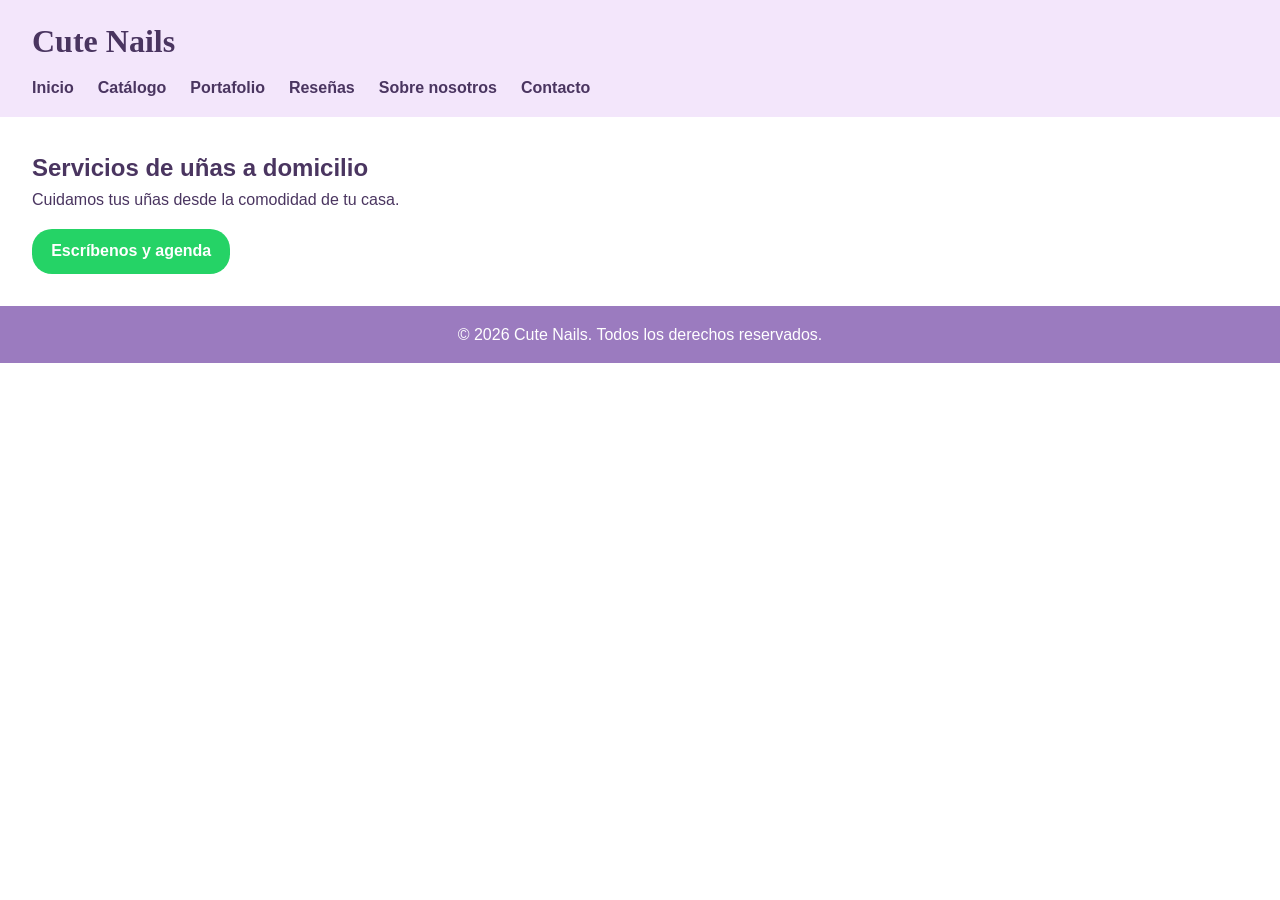
==== index.html @ 9df0f91f "Estructura inicial: index.html y estilos base" ====
<!DOCTYPE html>
<html lang="es">
<head>
  <meta charset="UTF-8">
  <meta name="viewport" content="width=device-width, initial-scale=1.0">
  <meta name="description" content="Cute Nails: servicios de uñas a domicilio en Sahagún, Córdoba.">
  <title>Cute Nails | Servicios de uñas a domicilio</title>
  <link rel="stylesheet" href="styles.css">
</head>
<body>

  <header>
    <h1>Cute Nails</h1>
    <nav>
      <ul>
        <li><a href="index.html">Inicio</a></li>
        <li><a href="catalogo.html">Catálogo</a></li>
        <li><a href="portafolio.html">Portafolio</a></li>
        <li><a href="resenas.html">Reseñas</a></li>
        <li><a href="sobre-nosotros.html">Sobre nosotros</a></li>
        <li><a href="contacto.html">Contacto</a></li>
      </ul>
    </nav>
  </header>

  <main>
    <section>
      <h2>Servicios de uñas a domicilio</h2>
      <p>Cuidamos tus uñas desde la comodidad de tu casa.</p>
      <a href="https://wa.me/573147051152">Escríbenos y agenda</a>
    </section>
  </main>

  <footer>
    <p>© 2026 Cute Nails. Todos los derechos reservados.</p>
  </footer>

</body>
</html>
---- styles.css ----
/* ===== Variables de color ===== */
:root {
  --morado-oscuro: #4a3560;
  --morado-medio: #7a5a9e;
  --morado-pie: #9b7bbf;
  --lila-claro: #f3e6fb;
  --blanco: #ffffff;
}

/* ===== Estilos generales ===== */
* {
  box-sizing: border-box;
  margin: 0;
  padding: 0;
}

body {
  font-family: Arial, sans-serif;
  background-color: var(--blanco);
  color: var(--morado-oscuro);
  line-height: 1.6;
}

/* ===== Encabezado y menú ===== */
header {
  background-color: var(--lila-claro);
  padding: 1rem 2rem;
}

header h1 {
  font-family: Georgia, serif;
  color: var(--morado-oscuro);
}

nav ul {
  list-style: none;
  display: flex;
  gap: 1.5rem;
  margin-top: 0.5rem;
}

nav a {
  text-decoration: none;
  color: var(--morado-oscuro);
  font-weight: bold;
}

nav a:hover {
  color: var(--morado-medio);
}

/* ===== Contenido principal ===== */
main {
  padding: 2rem;
}

main a {
  display: inline-block;
  margin-top: 1rem;
  padding: 0.6rem 1.2rem;
  background-color: #25d366;
  color: var(--blanco);
  text-decoration: none;
  border-radius: 20px;
  font-weight: bold;
}

/* ===== Pie de página ===== */
footer {
  background-color: var(--morado-pie);
  color: var(--blanco);
  text-align: center;
  padding: 1rem;
}
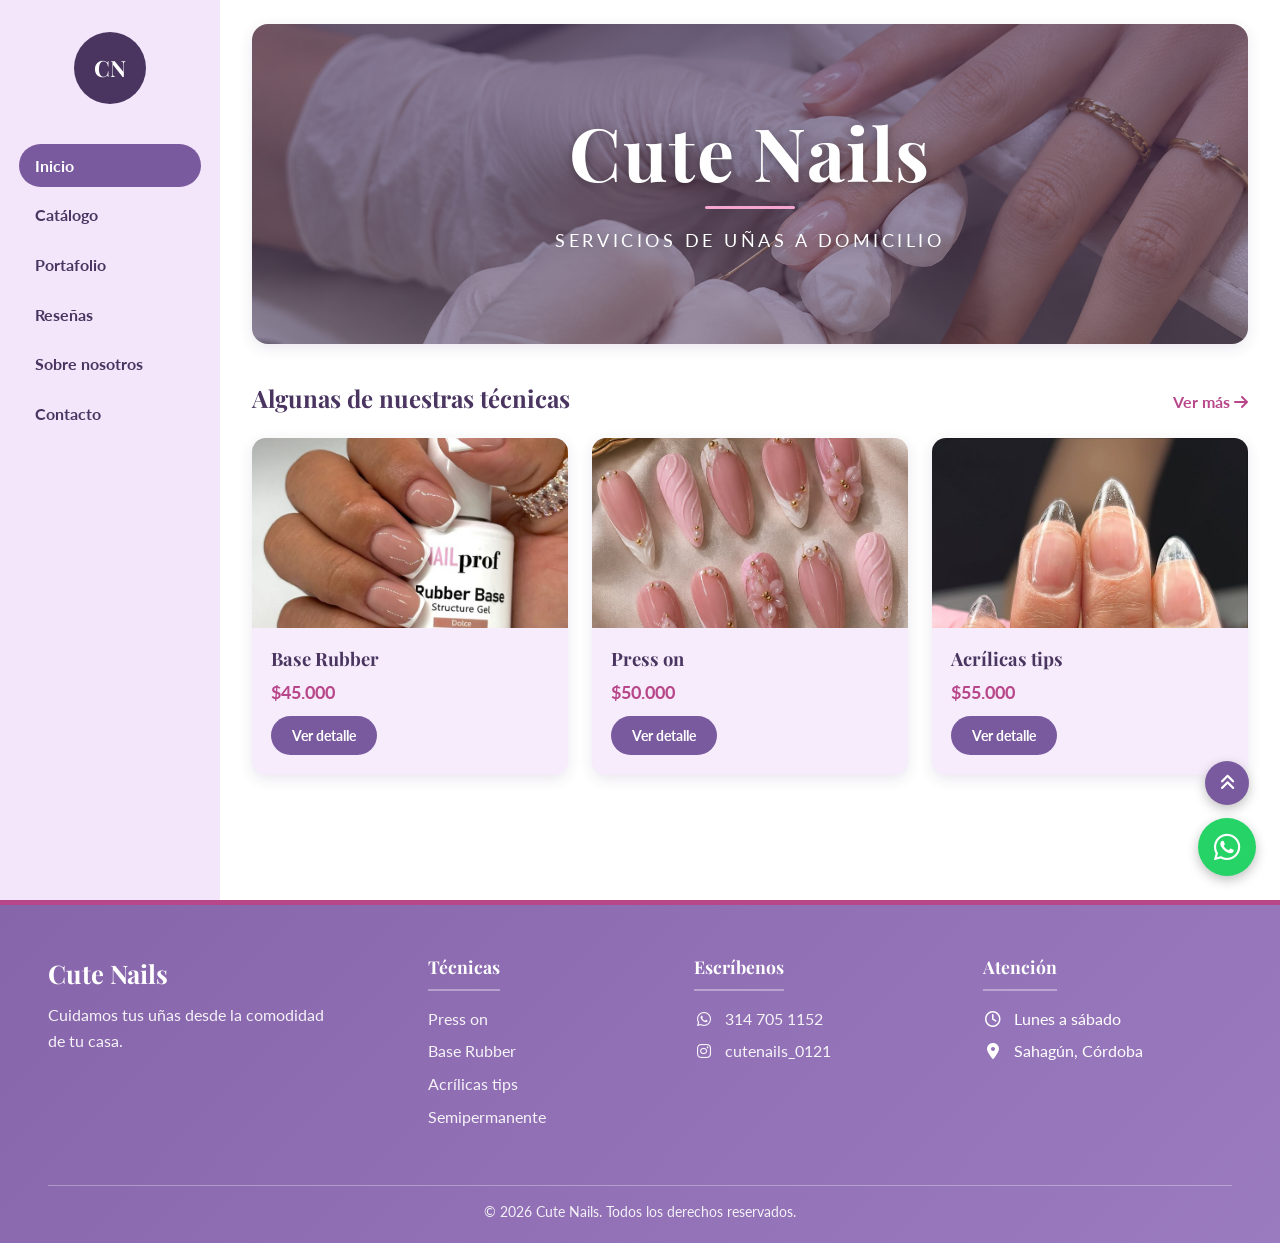
==== commit 1b9773ab: "Pagina de inicio con banner, tarjetas, pie de pagina y botones flotantes" ====
--- a/index.html
+++ b/index.html
@@ -5,15 +5,20 @@
   <meta name="viewport" content="width=device-width, initial-scale=1.0">
   <meta name="description" content="Cute Nails: servicios de uñas a domicilio en Sahagún, Córdoba.">
   <title>Cute Nails | Servicios de uñas a domicilio</title>
+
+  <link rel="preconnect" href="https://fonts.googleapis.com">
+  <link rel="preconnect" href="https://fonts.gstatic.com" crossorigin>
+  <link href="https://fonts.googleapis.com/css2?family=Lato:wght@400;700&family=Playfair+Display:wght@600;700&display=swap" rel="stylesheet">
+  <link rel="stylesheet" href="https://cdnjs.cloudflare.com/ajax/libs/font-awesome/6.5.2/css/all.min.css">
   <link rel="stylesheet" href="styles.css">
 </head>
-<body>
+<body id="top">
 
-  <header>
-    <h1>Cute Nails</h1>
-    <nav>
+  <aside class="barra-lateral">
+    <a href="index.html" class="logo" aria-label="Cute Nails, ir al inicio">CN</a>
+    <nav aria-label="Menú principal">
       <ul>
-        <li><a href="index.html">Inicio</a></li>
+        <li><a href="index.html" aria-current="page">Inicio</a></li>
         <li><a href="catalogo.html">Catálogo</a></li>
         <li><a href="portafolio.html">Portafolio</a></li>
         <li><a href="resenas.html">Reseñas</a></li>
@@ -21,19 +26,96 @@
         <li><a href="contacto.html">Contacto</a></li>
       </ul>
     </nav>
-  </header>
+  </aside>
 
   <main>
-    <section>
-      <h2>Servicios de uñas a domicilio</h2>
-      <p>Cuidamos tus uñas desde la comodidad de tu casa.</p>
-      <a href="https://wa.me/573147051152">Escríbenos y agenda</a>
+    <header class="banner banner-inicio">
+      <div class="banner-texto">
+        <h1>Cute Nails</h1>
+        <p>Servicios de uñas a domicilio</p>
+      </div>
+    </header>
+
+    <section class="tecnicas" aria-labelledby="titulo-tecnicas">
+      <div class="tecnicas-encabezado">
+        <h2 id="titulo-tecnicas">Algunas de nuestras técnicas</h2>
+        <a class="ver-mas" href="catalogo.html">Ver más <i class="fa-solid fa-arrow-right" aria-hidden="true"></i></a>
+      </div>
+
+      <div class="tarjetas">
+        <article class="tarjeta">
+          <img src="img/base_rubber.jpg" alt="Uñas con técnica base rubber" loading="lazy">
+          <div class="tarjeta-info">
+            <h3>Base Rubber</h3>
+            <p class="precio">$45.000</p>
+            <a class="boton" href="detalle.html?servicio=base-rubber">Ver detalle</a>
+          </div>
+        </article>
+
+        <article class="tarjeta">
+          <img src="img/press_on.jpg" alt="Uñas press on decoradas" loading="lazy">
+          <div class="tarjeta-info">
+            <h3>Press on</h3>
+            <p class="precio">$50.000</p>
+            <a class="boton" href="detalle.html?servicio=press-on">Ver detalle</a>
+          </div>
+        </article>
+
+        <article class="tarjeta">
+          <img src="img/acrilicas_tips.jpg" alt="Uñas acrílicas con tips" loading="lazy">
+          <div class="tarjeta-info">
+            <h3>Acrílicas tips</h3>
+            <p class="precio">$55.000</p>
+            <a class="boton" href="detalle.html?servicio=acrilicas-tips">Ver detalle</a>
+          </div>
+        </article>
+      </div>
     </section>
   </main>
 
-  <footer>
-    <p>© 2026 Cute Nails. Todos los derechos reservados.</p>
+  <footer class="pie">
+    <section class="pie-marca">
+      <h2>Cute Nails</h2>
+      <p>Cuidamos tus uñas desde la comodidad de tu casa.</p>
+    </section>
+
+    <nav aria-label="Técnicas destacadas">
+      <h2>Técnicas</h2>
+      <ul>
+        <li><a href="detalle.html?servicio=press-on">Press on</a></li>
+        <li><a href="detalle.html?servicio=base-rubber">Base Rubber</a></li>
+        <li><a href="detalle.html?servicio=acrilicas-tips">Acrílicas tips</a></li>
+        <li><a href="detalle.html?servicio=semipermanente">Semipermanente</a></li>
+      </ul>
+    </nav>
+
+    <section>
+      <h2>Escríbenos</h2>
+      <ul>
+        <li><a href="https://wa.me/573147051152"><i class="fa-brands fa-whatsapp" aria-hidden="true"></i> 314 705 1152</a></li>
+        <li><a href="https://instagram.com/cutenails_0121"><i class="fa-brands fa-instagram" aria-hidden="true"></i> cutenails_0121</a></li>
+      </ul>
+    </section>
+
+    <section>
+      <h2>Atención</h2>
+      <ul>
+        <li><i class="fa-regular fa-clock" aria-hidden="true"></i> Lunes a sábado</li>
+        <li><i class="fa-solid fa-location-dot" aria-hidden="true"></i> Sahagún, Córdoba</li>
+      </ul>
+    </section>
+
+    <p class="derechos">© 2026 Cute Nails. Todos los derechos reservados.</p>
   </footer>
+
+  <div class="flotantes">
+    <a class="flotante flotante-subir" href="#top" aria-label="Volver arriba">
+      <i class="fa-solid fa-angles-up" aria-hidden="true"></i>
+    </a>
+    <a class="flotante flotante-whatsapp" href="https://wa.me/573147051152" aria-label="Escríbenos por WhatsApp">
+      <i class="fa-brands fa-whatsapp" aria-hidden="true"></i>
+    </a>
+  </div>
 
 </body>
 </html>
--- a/styles.css
+++ b/styles.css
@@ -1,74 +1,332 @@
-/* ===== Variables de color ===== */
+/* ===== Variables ===== */
 :root {
   --morado-oscuro: #4a3560;
   --morado-medio: #7a5a9e;
   --morado-pie: #9b7bbf;
   --lila-claro: #f3e6fb;
+  --lila-tarjeta: #f6ecfc;
+  --rosa: #b8478a;
   --blanco: #ffffff;
-}
-
-/* ===== Estilos generales ===== */
-* {
-  box-sizing: border-box;
-  margin: 0;
-  padding: 0;
-}
+  --whatsapp: #25d366;
+  --sombra: 0 4px 14px rgba(74, 53, 96, 0.12);
+  --fuente-titulo: 'Playfair Display', Georgia, serif;
+  --fuente-texto: 'Lato', Arial, sans-serif;
+}
+
+/* ===== Base ===== */
+* { box-sizing: border-box; margin: 0; padding: 0; }
+
+html { scroll-behavior: smooth; }
 
 body {
-  font-family: Arial, sans-serif;
-  background-color: var(--blanco);
+  font-family: var(--fuente-texto);
   color: var(--morado-oscuro);
   line-height: 1.6;
-}
-
-/* ===== Encabezado y menú ===== */
-header {
+  display: grid;
+  grid-template-columns: 220px 1fr;
+  grid-template-areas:
+    "lateral principal"
+    "pie     pie";
+  min-height: 100vh;
+}
+
+img { max-width: 100%; display: block; }
+ul { list-style: none; }
+a { color: inherit; }
+h1, h2, h3 { font-family: var(--fuente-titulo); }
+
+/* ===== Barra lateral (fija al hacer scroll) ===== */
+.barra-lateral {
+  grid-area: lateral;
+  position: sticky;
+  top: 0;
+  align-self: start;
+  height: 100vh;
   background-color: var(--lila-claro);
-  padding: 1rem 2rem;
-}
-
-header h1 {
-  font-family: Georgia, serif;
-  color: var(--morado-oscuro);
-}
-
-nav ul {
-  list-style: none;
-  display: flex;
-  gap: 1.5rem;
-  margin-top: 0.5rem;
-}
-
-nav a {
-  text-decoration: none;
-  color: var(--morado-oscuro);
-  font-weight: bold;
-}
-
-nav a:hover {
-  color: var(--morado-medio);
+  padding: 2rem 1.2rem;
+}
+
+.barra-lateral .logo {
+  display: grid;
+  place-items: center;
+  width: 72px;
+  height: 72px;
+  margin: 0 auto 2.5rem;
+  padding: 0;
+  border-radius: 50%;
+  background-color: var(--morado-oscuro);
+  color: var(--blanco);
+  font-family: var(--fuente-titulo);
+  font-size: 1.4rem;
+  font-weight: 700;
+  line-height: 1;
+  text-decoration: none;
+}
+
+.barra-lateral ul {
+  display: flex;
+  flex-direction: column;
+  gap: 0.4rem;
+}
+
+.barra-lateral nav a {
+  display: block;
+  padding: 0.55rem 1rem;
+  border-radius: 24px;
+  text-decoration: none;
+  font-weight: 700;
+  transition: background-color 0.25s, color 0.25s;
+}
+
+.barra-lateral nav a:hover {
+  background-color: rgba(122, 90, 158, 0.15);
+}
+
+.barra-lateral nav a[aria-current="page"] {
+  background-color: var(--morado-medio);
+  color: var(--blanco);
 }
 
 /* ===== Contenido principal ===== */
 main {
-  padding: 2rem;
-}
-
-main a {
+  grid-area: principal;
+  width: 100%;
+  max-width: 1100px;
+  margin: 0 auto;
+  padding: 1.5rem 2rem 2.5rem;
+}
+
+/* ===== Banner ===== */
+.banner {
+  display: flex;
+  flex-direction: column;
+  justify-content: center;
+  align-items: center;
+  min-height: 320px;
+  padding: 2.5rem 2rem;
+  border-radius: 16px;
+  background-size: cover;
+  background-position: center;
+  box-shadow: var(--sombra);
+  text-align: center;
+}
+
+.banner-inicio {
+  background-image:
+    linear-gradient(rgba(74, 53, 96, 0.62), rgba(74, 53, 96, 0.45)),
+    url("img/banner_inicio.png");
+}
+
+.banner-texto {
+  color: var(--blanco);
+  text-shadow: 0 2px 12px rgba(0, 0, 0, 0.35);
+}
+
+.banner-texto h1 {
+  font-size: clamp(2.8rem, 7vw, 4.6rem);
+  line-height: 1.05;
+  letter-spacing: 0.02em;
+}
+
+.banner-texto h1::after {
+  content: "";
+  display: block;
+  width: 90px;
+  height: 3px;
+  margin: 1rem auto 1.1rem;
+  border-radius: 2px;
+  background-color: #f4a6d0;
+}
+
+.banner-texto p {
+  font-size: 1.1rem;
+  text-transform: uppercase;
+  letter-spacing: 0.2em;
+}
+
+/* ===== Botones ===== */
+.boton {
   display: inline-block;
-  margin-top: 1rem;
-  padding: 0.6rem 1.2rem;
-  background-color: #25d366;
-  color: var(--blanco);
-  text-decoration: none;
-  border-radius: 20px;
-  font-weight: bold;
+  padding: 0.5rem 1.3rem;
+  border-radius: 24px;
+  background-color: var(--morado-medio);
+  color: var(--blanco);
+  text-decoration: none;
+  font-weight: 700;
+  font-size: 0.9rem;
+  transition: background-color 0.25s, transform 0.25s;
+}
+
+.boton:hover { background-color: var(--morado-oscuro); transform: translateY(-2px); }
+
+/* ===== Técnicas ===== */
+.tecnicas { margin-top: 2.2rem; }
+
+.tecnicas-encabezado {
+  display: flex;
+  justify-content: space-between;
+  align-items: baseline;
+  margin-bottom: 1.3rem;
+}
+
+.tecnicas-encabezado h2 { font-size: 1.5rem; }
+
+.ver-mas {
+  font-weight: 700;
+  color: var(--rosa);
+  text-decoration: none;
+}
+
+.ver-mas:hover { text-decoration: underline; }
+
+.tarjetas {
+  display: grid;
+  grid-template-columns: repeat(auto-fit, minmax(220px, 1fr));
+  gap: 1.5rem;
+}
+
+.tarjeta {
+  display: flex;
+  flex-direction: column;
+  overflow: hidden;
+  border-radius: 14px;
+  background-color: var(--lila-tarjeta);
+  box-shadow: var(--sombra);
+  transition: transform 0.3s, box-shadow 0.3s;
+}
+
+.tarjeta:hover {
+  transform: translateY(-5px);
+  box-shadow: 0 10px 24px rgba(74, 53, 96, 0.2);
+}
+
+.tarjeta img {
+  width: 100%;
+  aspect-ratio: 16 / 10;
+  max-height: 190px;
+  object-fit: cover;
+}
+
+/* Muestra completas las puntas de la foto de acrílicas tips */
+.tarjeta img[src*="acrilicas_tips"] {
+  object-position: center top;
+}
+
+.tarjeta-info {
+  display: flex;
+  flex-direction: column;
+  align-items: flex-start;
+  gap: 0.3rem;
+  padding: 1rem 1.2rem 1.2rem;
+}
+
+.tarjeta h3 { font-size: 1.15rem; }
+
+.precio {
+  font-size: 1.1rem;
+  font-weight: 700;
+  color: var(--rosa);
+  margin-bottom: 0.3rem;
 }
 
 /* ===== Pie de página ===== */
-footer {
-  background-color: var(--morado-pie);
-  color: var(--blanco);
+.pie {
+  grid-area: pie;
+  position: relative;
+  z-index: 2;
+  display: grid;
+  grid-template-columns: 1.5fr 1fr 1.1fr 1.1fr;
+  gap: 2.5rem;
+  padding: 3rem 3rem 1.2rem;
+  background: linear-gradient(135deg, #8765ab 0%, #9b7bbf 100%);
+  border-top: 5px solid var(--rosa);
+  color: var(--blanco);
+}
+
+.pie h2 {
+  font-size: 1.1rem;
+  margin-bottom: 0.9rem;
+  padding-bottom: 0.5rem;
+  border-bottom: 2px solid rgba(255, 255, 255, 0.35);
+  display: inline-block;
+}
+
+.pie li { margin-bottom: 0.45rem; }
+
+.pie a {
+  text-decoration: none;
+  opacity: 0.92;
+  transition: opacity 0.2s;
+}
+
+.pie a:hover {
+  opacity: 1;
+  text-decoration: underline;
+}
+
+.pie i {
+  width: 1.2rem;
+  margin-right: 0.5rem;
   text-align: center;
-  padding: 1rem;
-}+}
+
+.pie-marca p { max-width: 280px; opacity: 0.92; }
+
+.pie-marca h2 {
+  border-bottom: none;
+  font-size: 1.6rem;
+  padding-bottom: 0;
+  margin-bottom: 0.5rem;
+}
+
+.derechos {
+  grid-column: 1 / -1;
+  text-align: center;
+  font-size: 0.85rem;
+  opacity: 0.9;
+  border-top: 1px solid rgba(255, 255, 255, 0.35);
+  padding-top: 1rem;
+  margin-top: 0.5rem;
+}
+
+/* ===== Botones flotantes (WhatsApp y volver arriba) ===== */
+.flotantes {
+  position: fixed;
+  right: 1.5rem;
+  bottom: 1.5rem;
+  z-index: 10;
+  display: flex;
+  flex-direction: column;
+  align-items: center;
+  gap: 0.8rem;
+}
+
+.flotante {
+  display: grid;
+  place-items: center;
+  border-radius: 50%;
+  color: var(--blanco);
+  text-decoration: none;
+  box-shadow: 0 4px 12px rgba(0, 0, 0, 0.25);
+  transition: transform 0.25s, background-color 0.25s;
+}
+
+.flotante:hover { transform: translateY(-3px) scale(1.05); }
+
+.flotante-whatsapp {
+  width: 58px;
+  height: 58px;
+  background-color: var(--whatsapp);
+  font-size: 1.9rem;
+}
+
+.flotante-whatsapp:hover { background-color: #1ea952; }
+
+.flotante-subir {
+  width: 44px;
+  height: 44px;
+  background-color: var(--morado-medio);
+  font-size: 1.1rem;
+}
+
+.flotante-subir:hover { background-color: var(--morado-oscuro); }
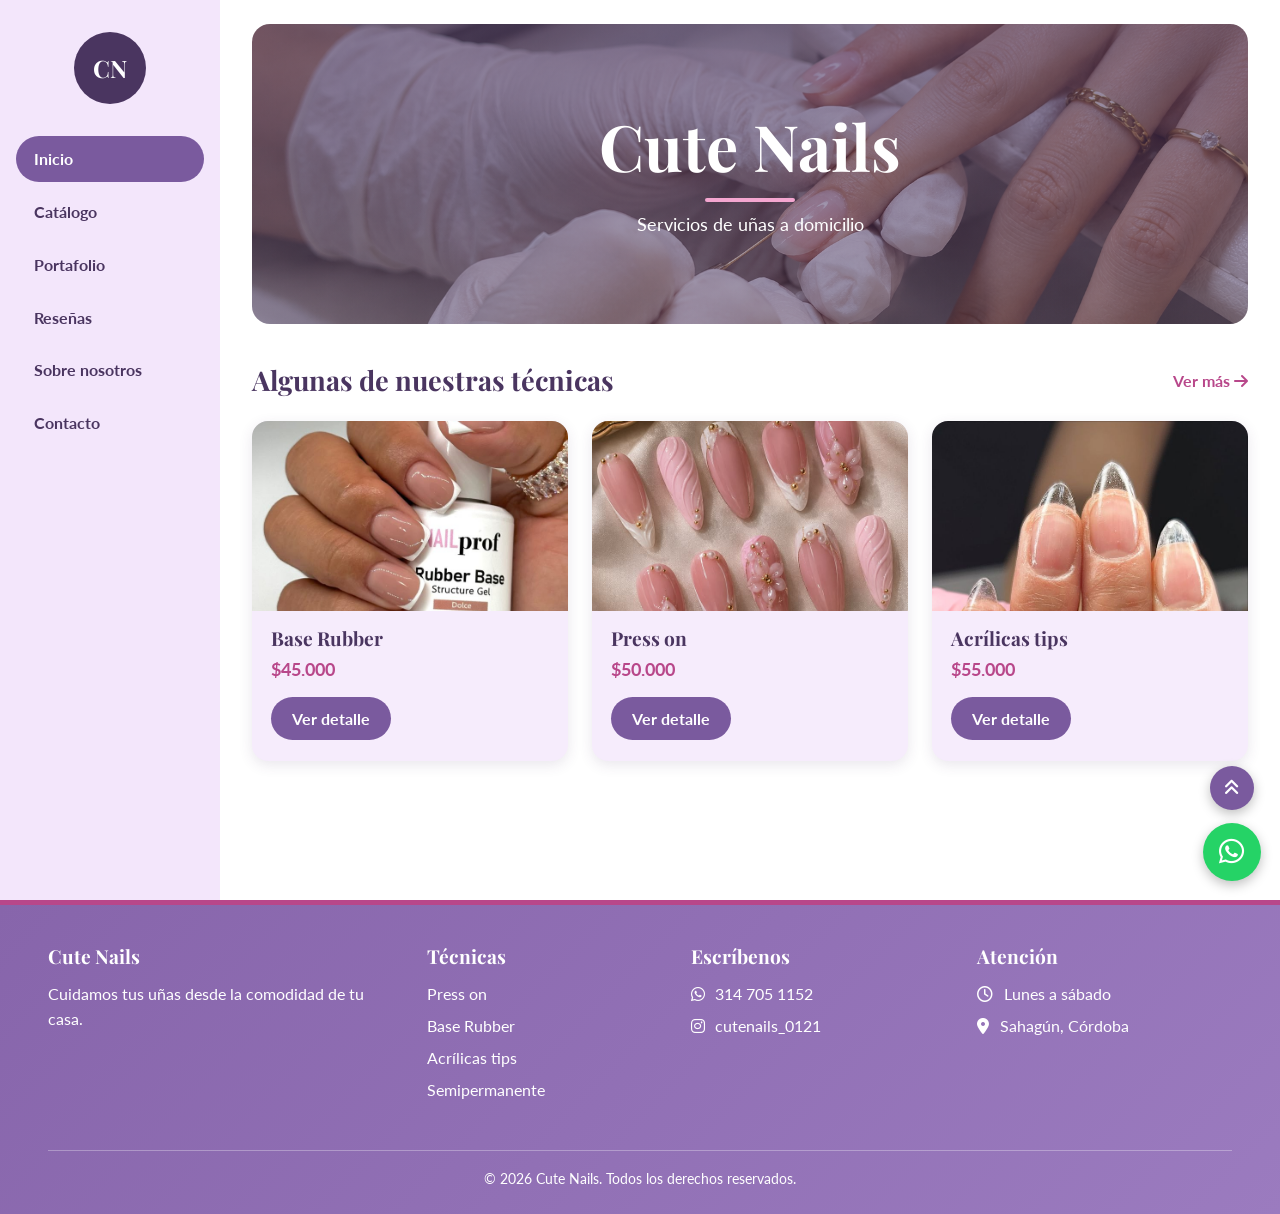
==== commit 55cec18c: "Agrega pagina de portafolio con trabajos de manicure y pedicure" ====
--- a/index.html
+++ b/index.html
@@ -48,25 +48,23 @@
           <div class="tarjeta-info">
             <h3>Base Rubber</h3>
             <p class="precio">$45.000</p>
-            <a class="boton" href="detalle.html?servicio=base-rubber">Ver detalle</a>
+            <a class="boton" href="detalle-base-rubber.html">Ver detalle</a>
           </div>
         </article>
-
         <article class="tarjeta">
           <img src="img/press_on.jpg" alt="Uñas press on decoradas" loading="lazy">
           <div class="tarjeta-info">
             <h3>Press on</h3>
             <p class="precio">$50.000</p>
-            <a class="boton" href="detalle.html?servicio=press-on">Ver detalle</a>
+            <a class="boton" href="detalle-press-on.html">Ver detalle</a>
           </div>
         </article>
-
         <article class="tarjeta">
-          <img src="img/acrilicas_tips.jpg" alt="Uñas acrílicas con tips" loading="lazy">
+          <img src="img/acrilicas_tips.jpg" alt="Uñas acrílicas con tips de acabado natural" loading="lazy">
           <div class="tarjeta-info">
             <h3>Acrílicas tips</h3>
             <p class="precio">$55.000</p>
-            <a class="boton" href="detalle.html?servicio=acrilicas-tips">Ver detalle</a>
+            <a class="boton" href="detalle-acrilicas-tips.html">Ver detalle</a>
           </div>
         </article>
       </div>
@@ -82,10 +80,10 @@
     <nav aria-label="Técnicas destacadas">
       <h2>Técnicas</h2>
       <ul>
-        <li><a href="detalle.html?servicio=press-on">Press on</a></li>
-        <li><a href="detalle.html?servicio=base-rubber">Base Rubber</a></li>
-        <li><a href="detalle.html?servicio=acrilicas-tips">Acrílicas tips</a></li>
-        <li><a href="detalle.html?servicio=semipermanente">Semipermanente</a></li>
+        <li><a href="detalle-press-on.html">Press on</a></li>
+        <li><a href="detalle-base-rubber.html">Base Rubber</a></li>
+        <li><a href="detalle-acrilicas-tips.html">Acrílicas tips</a></li>
+        <li><a href="detalle-semipermanente.html">Semipermanente</a></li>
       </ul>
     </nav>
 
@@ -112,7 +110,7 @@
     <a class="flotante flotante-subir" href="#top" aria-label="Volver arriba">
       <i class="fa-solid fa-angles-up" aria-hidden="true"></i>
     </a>
-    <a class="flotante flotante-whatsapp" href="https://wa.me/573147051152" aria-label="Escríbenos por WhatsApp">
+    <a class="flotante flotante-whatsapp" href="https://wa.me/573147051152" target="_blank" rel="noopener" aria-label="Escríbenos por WhatsApp">
       <i class="fa-brands fa-whatsapp" aria-hidden="true"></i>
     </a>
   </div>
--- a/styles.css
+++ b/styles.css
@@ -6,327 +6,197 @@
   --lila-claro: #f3e6fb;
   --lila-tarjeta: #f6ecfc;
   --rosa: #b8478a;
-  --blanco: #ffffff;
   --whatsapp: #25d366;
-  --sombra: 0 4px 14px rgba(74, 53, 96, 0.12);
-  --fuente-titulo: 'Playfair Display', Georgia, serif;
-  --fuente-texto: 'Lato', Arial, sans-serif;
+  --sombra: 0 4px 14px rgba(74, 53, 96, .12);
+  --fuente-titulos: "Playfair Display", Georgia, serif;
+  --fuente-texto: "Lato", Arial, sans-serif;
 }
 
 /* ===== Base ===== */
-* { box-sizing: border-box; margin: 0; padding: 0; }
-
+*, *::before, *::after { box-sizing: border-box; }
 html { scroll-behavior: smooth; }
-
 body {
+  margin: 0;
   font-family: var(--fuente-texto);
   color: var(--morado-oscuro);
+  background: #fff;
   line-height: 1.6;
   display: grid;
   grid-template-columns: 220px 1fr;
-  grid-template-areas:
-    "lateral principal"
-    "pie     pie";
-  min-height: 100vh;
-}
-
+  grid-template-areas: "lateral principal" "pie pie";
+}
 img { max-width: 100%; display: block; }
-ul { list-style: none; }
 a { color: inherit; }
-h1, h2, h3 { font-family: var(--fuente-titulo); }
-
-/* ===== Barra lateral (fija al hacer scroll) ===== */
+ul { list-style: none; margin: 0; padding: 0; }
+h1, h2, h3 { font-family: var(--fuente-titulos); margin: 0; line-height: 1.2; }
+
+.solo-lectores {
+  position: absolute; width: 1px; height: 1px; padding: 0; margin: -1px;
+  overflow: hidden; clip: rect(0, 0, 0, 0); white-space: nowrap; border: 0;
+}
+
+/* ===== Barra lateral ===== */
 .barra-lateral {
   grid-area: lateral;
-  position: sticky;
-  top: 0;
-  align-self: start;
-  height: 100vh;
-  background-color: var(--lila-claro);
-  padding: 2rem 1.2rem;
-}
-
+  position: sticky; top: 0; height: 100vh;
+  background: var(--lila-claro);
+  padding: 2rem 1rem;
+  display: flex; flex-direction: column; align-items: center; gap: 2rem;
+}
 .barra-lateral .logo {
-  display: grid;
-  place-items: center;
-  width: 72px;
-  height: 72px;
-  margin: 0 auto 2.5rem;
-  padding: 0;
-  border-radius: 50%;
-  background-color: var(--morado-oscuro);
-  color: var(--blanco);
-  font-family: var(--fuente-titulo);
-  font-size: 1.4rem;
-  font-weight: 700;
-  line-height: 1;
-  text-decoration: none;
-}
-
-.barra-lateral ul {
-  display: flex;
-  flex-direction: column;
-  gap: 0.4rem;
-}
-
+  width: 72px; height: 72px; border-radius: 50%;
+  background: var(--morado-oscuro); color: #fff;
+  display: flex; align-items: center; justify-content: center;
+  font-family: var(--fuente-titulos); font-weight: 700; font-size: 1.5rem;
+  text-decoration: none; padding: 0;
+}
+.barra-lateral nav { width: 100%; }
+.barra-lateral nav ul { display: flex; flex-direction: column; gap: .4rem; }
 .barra-lateral nav a {
-  display: block;
-  padding: 0.55rem 1rem;
-  border-radius: 24px;
-  text-decoration: none;
-  font-weight: 700;
-  transition: background-color 0.25s, color 0.25s;
-}
-
-.barra-lateral nav a:hover {
-  background-color: rgba(122, 90, 158, 0.15);
-}
-
-.barra-lateral nav a[aria-current="page"] {
-  background-color: var(--morado-medio);
-  color: var(--blanco);
-}
+  display: block; padding: .65rem 1.1rem; border-radius: 999px;
+  text-decoration: none; font-weight: 700; transition: background .2s, color .2s;
+}
+.barra-lateral nav a:hover { background: rgba(122, 90, 158, .18); }
+.barra-lateral nav a[aria-current="page"] { background: var(--morado-medio); color: #fff; }
 
 /* ===== Contenido principal ===== */
 main {
   grid-area: principal;
-  width: 100%;
-  max-width: 1100px;
-  margin: 0 auto;
+  width: 100%; max-width: 1100px; margin: 0 auto;
   padding: 1.5rem 2rem 2.5rem;
 }
 
-/* ===== Banner ===== */
+/* ===== Banners ===== */
 .banner {
-  display: flex;
-  flex-direction: column;
-  justify-content: center;
-  align-items: center;
-  min-height: 320px;
-  padding: 2.5rem 2rem;
-  border-radius: 16px;
-  background-size: cover;
-  background-position: center;
-  box-shadow: var(--sombra);
-  text-align: center;
-}
+  position: relative; border-radius: 18px; overflow: hidden;
+  min-height: 300px; display: flex; align-items: center; justify-content: center;
+  background-size: cover; background-position: center; color: #fff; text-align: center;
+  margin-bottom: 2.5rem;
+}
+.banner-pagina { min-height: 240px; }
+.banner-texto { padding: 1.5rem; }
+.banner-texto h1 { font-size: clamp(2.4rem, 6vw, 4rem); }
+.banner-texto p { margin: .5rem 0 0; font-size: 1.15rem; }
 
 .banner-inicio {
-  background-image:
-    linear-gradient(rgba(74, 53, 96, 0.62), rgba(74, 53, 96, 0.45)),
-    url("img/banner_inicio.png");
-}
-
-.banner-texto {
-  color: var(--blanco);
-  text-shadow: 0 2px 12px rgba(0, 0, 0, 0.35);
-}
-
-.banner-texto h1 {
-  font-size: clamp(2.8rem, 7vw, 4.6rem);
-  line-height: 1.05;
-  letter-spacing: 0.02em;
-}
-
-.banner-texto h1::after {
-  content: "";
-  display: block;
-  width: 90px;
-  height: 3px;
-  margin: 1rem auto 1.1rem;
-  border-radius: 2px;
-  background-color: #f4a6d0;
-}
-
-.banner-texto p {
-  font-size: 1.1rem;
-  text-transform: uppercase;
-  letter-spacing: 0.2em;
-}
-
-/* ===== Botones ===== */
+  background-image: linear-gradient(rgba(74, 53, 96, .62), rgba(74, 53, 96, .45)), url("img/banner_inicio.png");
+}
+.banner-inicio h1::after {
+  content: ""; display: block; width: 90px; height: 4px; border-radius: 4px;
+  background: #f4a6d0; margin: .8rem auto 0;
+}
+
+.banner-catalogo {
+  background-image: linear-gradient(rgba(255, 255, 255, .25), rgba(255, 255, 255, .25)), url("img/banner_catalogo.png");
+}
+.banner-catalogo .banner-texto {
+  background: rgba(255, 255, 255, .78); color: var(--morado-oscuro);
+  border-radius: 14px; padding: 1.2rem 2.5rem;
+}
+.banner-catalogo h1 { text-transform: uppercase; letter-spacing: .08em; }
+
+.banner-portafolio {
+  align-items: flex-end; justify-content: flex-end; text-align: right;
+  background-image: linear-gradient(rgba(255, 255, 255, .15), rgba(255, 255, 255, .35)), url("img/banner_portafolio.png");
+  color: var(--morado-oscuro);
+}
+.banner-portafolio h1 { font-size: clamp(3rem, 7vw, 5rem); }
+.banner-portafolio p { color: var(--rosa); font-weight: 700; font-size: 1.3rem; }
+
+/* ===== Botón ===== */
 .boton {
-  display: inline-block;
-  padding: 0.5rem 1.3rem;
-  border-radius: 24px;
-  background-color: var(--morado-medio);
-  color: var(--blanco);
-  text-decoration: none;
-  font-weight: 700;
-  font-size: 0.9rem;
-  transition: background-color 0.25s, transform 0.25s;
-}
-
-.boton:hover { background-color: var(--morado-oscuro); transform: translateY(-2px); }
-
-/* ===== Técnicas ===== */
-.tecnicas { margin-top: 2.2rem; }
-
+  display: inline-block; padding: .55rem 1.3rem; border-radius: 999px;
+  background: var(--morado-medio); color: #fff; text-decoration: none; font-weight: 700;
+  transition: background .2s, transform .2s;
+}
+.boton:hover { background: var(--morado-oscuro); transform: translateY(-2px); }
+
+/* ===== Técnicas y tarjetas ===== */
 .tecnicas-encabezado {
-  display: flex;
-  justify-content: space-between;
-  align-items: baseline;
-  margin-bottom: 1.3rem;
-}
-
-.tecnicas-encabezado h2 { font-size: 1.5rem; }
-
-.ver-mas {
-  font-weight: 700;
-  color: var(--rosa);
-  text-decoration: none;
-}
-
+  display: flex; justify-content: space-between; align-items: center;
+  gap: 1rem; flex-wrap: wrap; margin-bottom: 1.5rem;
+}
+.tecnicas h2 { font-size: 1.7rem; }
+.ver-mas { color: var(--rosa); font-weight: 700; text-decoration: none; }
 .ver-mas:hover { text-decoration: underline; }
 
-.tarjetas {
-  display: grid;
-  grid-template-columns: repeat(auto-fit, minmax(220px, 1fr));
-  gap: 1.5rem;
-}
-
+.tarjetas { display: grid; grid-template-columns: repeat(auto-fit, minmax(220px, 1fr)); gap: 1.5rem; }
 .tarjeta {
-  display: flex;
-  flex-direction: column;
-  overflow: hidden;
-  border-radius: 14px;
-  background-color: var(--lila-tarjeta);
-  box-shadow: var(--sombra);
-  transition: transform 0.3s, box-shadow 0.3s;
-}
-
-.tarjeta:hover {
-  transform: translateY(-5px);
-  box-shadow: 0 10px 24px rgba(74, 53, 96, 0.2);
-}
-
-.tarjeta img {
-  width: 100%;
-  aspect-ratio: 16 / 10;
-  max-height: 190px;
-  object-fit: cover;
-}
-
-/* Muestra completas las puntas de la foto de acrílicas tips */
-.tarjeta img[src*="acrilicas_tips"] {
-  object-position: center top;
-}
-
-.tarjeta-info {
-  display: flex;
-  flex-direction: column;
-  align-items: flex-start;
-  gap: 0.3rem;
-  padding: 1rem 1.2rem 1.2rem;
-}
-
-.tarjeta h3 { font-size: 1.15rem; }
-
-.precio {
-  font-size: 1.1rem;
-  font-weight: 700;
-  color: var(--rosa);
-  margin-bottom: 0.3rem;
-}
+  background: var(--lila-tarjeta); border-radius: 16px; overflow: hidden;
+  box-shadow: var(--sombra); display: flex; flex-direction: column;
+}
+.tarjeta img { width: 100%; aspect-ratio: 16 / 10; max-height: 190px; object-fit: cover; }
+.tarjeta img[src*="acrilicas_tips"] { object-position: center top; }
+.tarjeta-info { padding: 1rem 1.2rem 1.3rem; display: flex; flex-direction: column; align-items: flex-start; gap: .4rem; }
+.tarjeta-info h3 { font-size: 1.2rem; }
+.precio { margin: 0 0 .4rem; font-weight: 700; color: var(--rosa); font-size: 1.1rem; }
+
+/* ===== Detalle ===== */
+.migas { display: flex; flex-wrap: wrap; align-items: center; gap: .5rem; font-size: .9rem; margin-bottom: 1.2rem; }
+.migas a { color: var(--morado-medio); font-weight: 700; text-decoration: none; }
+.migas a:hover { text-decoration: underline; }
+.migas i { font-size: .7rem; }
+
+.detalle { display: grid; grid-template-columns: .9fr 1.1fr; gap: 2.5rem; align-items: center; }
+.detalle-foto { width: 100%; aspect-ratio: 1; max-height: 440px; object-fit: cover; border-radius: 18px; box-shadow: var(--sombra); }
+.detalle-info h1 { font-size: clamp(2rem, 4vw, 2.8rem); margin-bottom: .4rem; }
+.detalle-descripcion { margin: 0 0 .5rem; font-size: 1.05rem; }
+.detalle-precio { font-size: 1.6rem; font-weight: 700; color: var(--rosa); margin: 0 0 1rem; }
+.etiquetas { display: flex; flex-wrap: wrap; gap: .6rem; margin: 1rem 0; }
+.etiquetas li { background: var(--lila-claro); padding: .3rem .9rem; border-radius: 999px; font-size: .9rem; font-weight: 700; }
+.recomendaciones { margin: 1rem 0; padding-left: 1.2rem; list-style: disc; }
+.recomendaciones li { margin-bottom: .3rem; }
+.nota-agendar { background: var(--lila-claro); border-left: 4px solid var(--rosa); padding: .8rem 1rem; border-radius: 8px; margin-top: 1rem; }
+.detalle + .tecnicas { margin-top: 3.5rem; }
+
+/* ===== Portafolio ===== */
+.seccion-trabajos { margin-bottom: 3rem; }
+.seccion-trabajos h2 { font-size: 1.9rem; margin-bottom: 1.5rem; }
+.seccion-trabajos h2::after {
+  content: ""; display: block; width: 70px; height: 4px; border-radius: 4px;
+  background: var(--rosa); margin-top: .5rem;
+}
+.trabajos { display: grid; grid-template-columns: repeat(auto-fill, minmax(360px, 1fr)); gap: 1.5rem; }
+.trabajo {
+  display: grid; grid-template-columns: 1fr 1fr; gap: .8rem;
+  background: var(--lila-tarjeta); border-radius: 16px; padding: .9rem; box-shadow: var(--sombra);
+  margin: 0;
+}
+.trabajo figure { position: relative; margin: 0; }
+.trabajo img { width: 100%; aspect-ratio: 1; object-fit: cover; border-radius: 12px; }
+.trabajo figcaption {
+  position: absolute; top: .5rem; left: .5rem;
+  background: rgba(255, 255, 255, .9); color: var(--morado-oscuro);
+  font-size: .7rem; font-weight: 700; text-transform: uppercase; letter-spacing: .06em;
+  padding: .15rem .6rem; border-radius: 999px;
+}
+.trabajo figure:last-child figcaption { background: var(--rosa); color: #fff; }
 
 /* ===== Pie de página ===== */
 .pie {
-  grid-area: pie;
-  position: relative;
-  z-index: 2;
-  display: grid;
-  grid-template-columns: 1.5fr 1fr 1.1fr 1.1fr;
-  gap: 2.5rem;
-  padding: 3rem 3rem 1.2rem;
-  background: linear-gradient(135deg, #8765ab 0%, #9b7bbf 100%);
-  border-top: 5px solid var(--rosa);
-  color: var(--blanco);
-}
-
-.pie h2 {
-  font-size: 1.1rem;
-  margin-bottom: 0.9rem;
-  padding-bottom: 0.5rem;
-  border-bottom: 2px solid rgba(255, 255, 255, 0.35);
-  display: inline-block;
-}
-
-.pie li { margin-bottom: 0.45rem; }
-
-.pie a {
-  text-decoration: none;
-  opacity: 0.92;
-  transition: opacity 0.2s;
-}
-
-.pie a:hover {
-  opacity: 1;
-  text-decoration: underline;
-}
-
-.pie i {
-  width: 1.2rem;
-  margin-right: 0.5rem;
-  text-align: center;
-}
-
-.pie-marca p { max-width: 280px; opacity: 0.92; }
-
-.pie-marca h2 {
-  border-bottom: none;
-  font-size: 1.6rem;
-  padding-bottom: 0;
-  margin-bottom: 0.5rem;
-}
-
-.derechos {
-  grid-column: 1 / -1;
-  text-align: center;
-  font-size: 0.85rem;
-  opacity: 0.9;
-  border-top: 1px solid rgba(255, 255, 255, 0.35);
-  padding-top: 1rem;
-  margin-top: 0.5rem;
-}
-
-/* ===== Botones flotantes (WhatsApp y volver arriba) ===== */
-.flotantes {
-  position: fixed;
-  right: 1.5rem;
-  bottom: 1.5rem;
-  z-index: 10;
-  display: flex;
-  flex-direction: column;
-  align-items: center;
-  gap: 0.8rem;
-}
-
-.flotante {
-  display: grid;
-  place-items: center;
-  border-radius: 50%;
-  color: var(--blanco);
-  text-decoration: none;
-  box-shadow: 0 4px 12px rgba(0, 0, 0, 0.25);
-  transition: transform 0.25s, background-color 0.25s;
-}
-
-.flotante:hover { transform: translateY(-3px) scale(1.05); }
-
-.flotante-whatsapp {
-  width: 58px;
-  height: 58px;
-  background-color: var(--whatsapp);
-  font-size: 1.9rem;
-}
-
-.flotante-whatsapp:hover { background-color: #1ea952; }
-
-.flotante-subir {
-  width: 44px;
-  height: 44px;
-  background-color: var(--morado-medio);
-  font-size: 1.1rem;
-}
-
-.flotante-subir:hover { background-color: var(--morado-oscuro); }+  grid-area: pie; position: relative; z-index: 2;
+  background: linear-gradient(135deg, #8765ab, var(--morado-pie));
+  border-top: 5px solid var(--rosa); color: #fff;
+  padding: 2.5rem 3rem 1.5rem;
+  display: grid; grid-template-columns: 1.5fr 1fr 1.1fr 1.1fr; gap: 2rem;
+}
+.pie-marca p { margin: 0; }
+.pie h2 { font-size: 1.2rem; margin-bottom: .8rem; }
+.pie ul { display: flex; flex-direction: column; gap: .4rem; }
+.pie a { text-decoration: none; }
+.pie a:hover { text-decoration: underline; }
+.pie i { margin-right: .4rem; }
+.derechos { grid-column: 1 / -1; margin: 1rem 0 0; padding-top: 1rem; border-top: 1px solid rgba(255, 255, 255, .3); text-align: center; font-size: .9rem; }
+
+/* ===== Botones flotantes ===== */
+.flotantes { position: fixed; right: 1.2rem; bottom: 1.2rem; z-index: 5; display: flex; flex-direction: column; align-items: center; gap: .8rem; }
+.flotante { display: flex; align-items: center; justify-content: center; border-radius: 50%; color: #fff; text-decoration: none; box-shadow: 0 4px 12px rgba(0, 0, 0, .25); transition: transform .2s; }
+.flotante:hover { transform: scale(1.08); }
+.flotante-subir { width: 44px; height: 44px; background: var(--morado-medio); font-size: 1.1rem; }
+.flotante-whatsapp { width: 58px; height: 58px; background: var(--whatsapp); font-size: 1.8rem; }
+
+/* ===== Ajuste: lista de recomendaciones ===== */
+.recomendaciones { padding: 0; margin: 1.2rem 0; }
+.recomendaciones h2 { font-size: 1.3rem; margin-bottom: .5rem; }
+.recomendaciones ul { list-style: disc; padding-left: 1.3rem; }
+.recomendaciones li { margin-bottom: .3rem; }
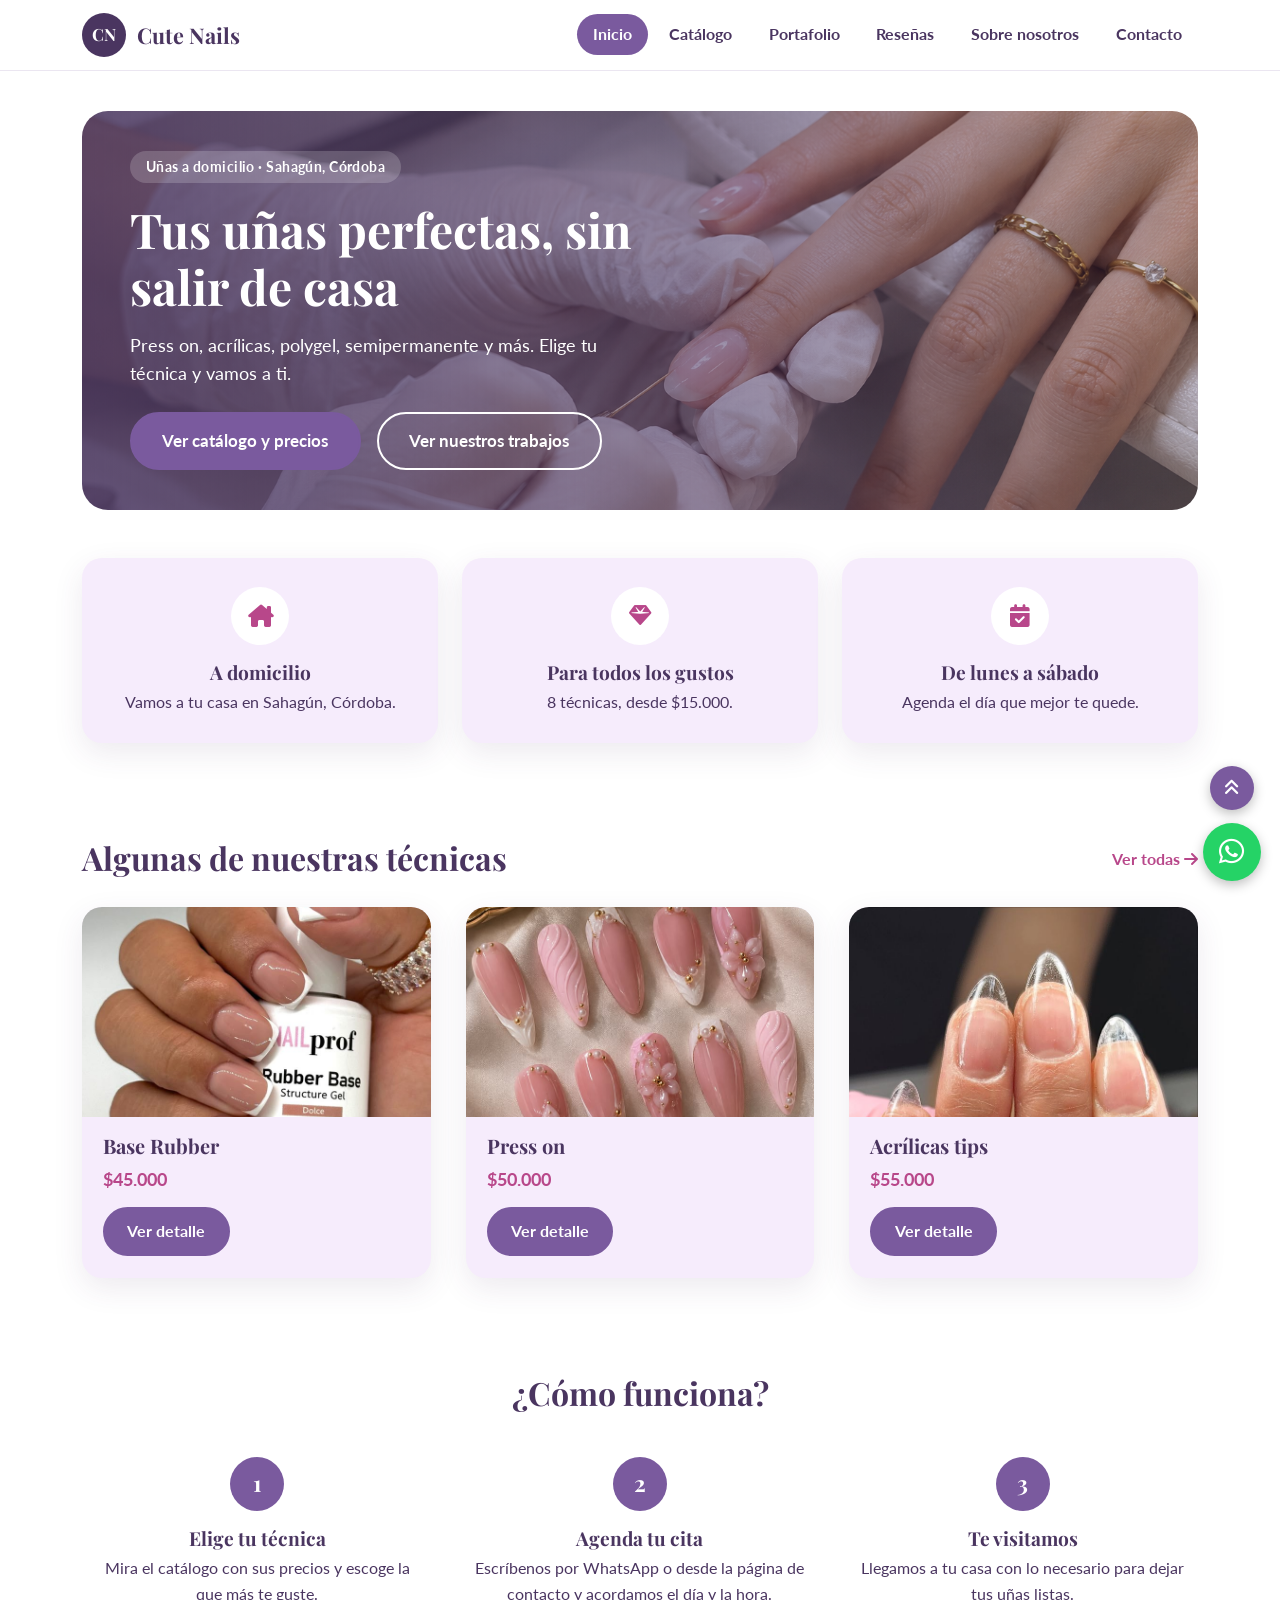
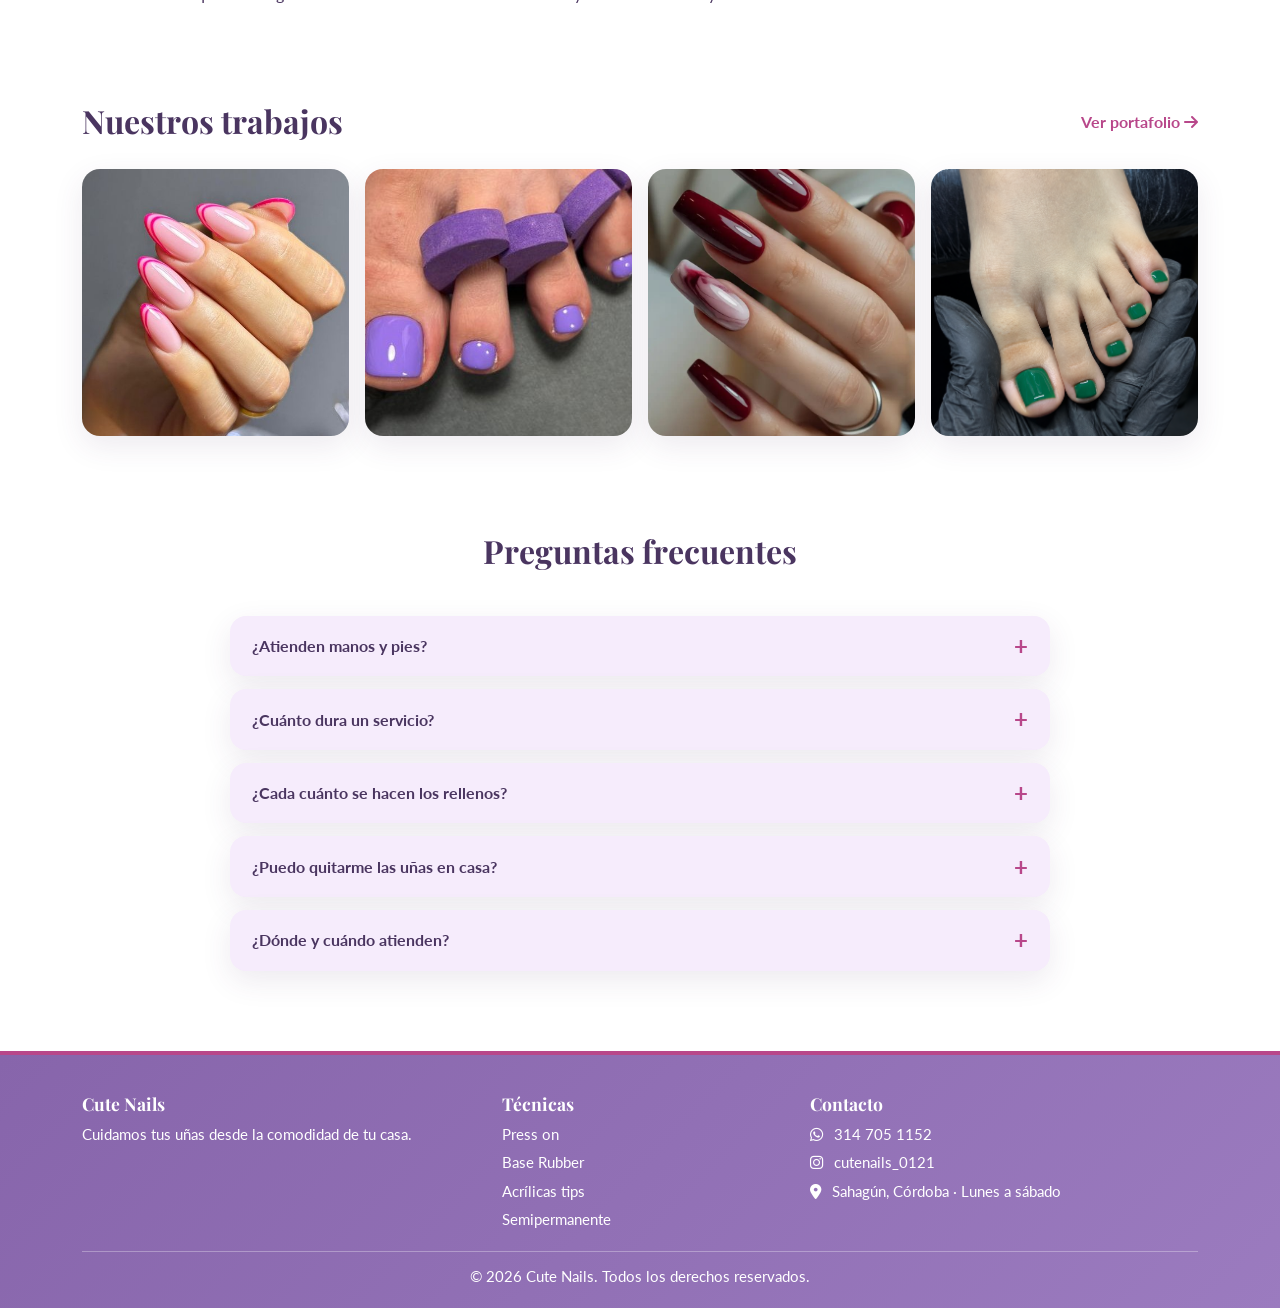
==== commit 45778884: "Agrega paginas de detalle para cada tecnica del catalogo" ====
--- a/index.html
+++ b/index.html
@@ -3,7 +3,7 @@
 <head>
   <meta charset="UTF-8">
   <meta name="viewport" content="width=device-width, initial-scale=1.0">
-  <meta name="description" content="Cute Nails: servicios de uñas a domicilio en Sahagún, Córdoba.">
+  <meta name="description" content="Cute Nails: servicios de uñas a domicilio en Sahagún, Córdoba. Press on, acrílicas, polygel, semipermanente y más.">
   <title>Cute Nails | Servicios de uñas a domicilio</title>
 
   <link rel="preconnect" href="https://fonts.googleapis.com">
@@ -14,32 +14,69 @@
 </head>
 <body id="top">
 
-  <aside class="barra-lateral">
-    <a href="index.html" class="logo" aria-label="Cute Nails, ir al inicio">CN</a>
-    <nav aria-label="Menú principal">
-      <ul>
-        <li><a href="index.html" aria-current="page">Inicio</a></li>
-        <li><a href="catalogo.html">Catálogo</a></li>
-        <li><a href="portafolio.html">Portafolio</a></li>
-        <li><a href="resenas.html">Reseñas</a></li>
-        <li><a href="sobre-nosotros.html">Sobre nosotros</a></li>
-        <li><a href="contacto.html">Contacto</a></li>
+  <header class="cabecera">
+    <div class="cabecera-interior">
+      <a href="index.html" class="marca" aria-label="Cute Nails, ir al inicio">
+        <span class="marca-logo">CN</span>
+        <span class="marca-nombre">Cute Nails</span>
+      </a>
+
+      <input type="checkbox" id="menu-toggle" class="menu-check" aria-label="Abrir o cerrar el menú">
+      <label for="menu-toggle" class="hamburguesa" aria-hidden="true">
+        <span></span><span></span><span></span>
+      </label>
+
+      <nav class="menu" aria-label="Menú principal">
+        <ul>
+          <li><a href="index.html" aria-current="page">Inicio</a></li>
+          <li><a href="catalogo.html">Catálogo</a></li>
+          <li><a href="portafolio.html">Portafolio</a></li>
+          <li><a href="resenas.html">Reseñas</a></li>
+          <li><a href="sobre-nosotros.html">Sobre nosotros</a></li>
+          <li><a href="contacto.html">Contacto</a></li>
+        </ul>
+      </nav>
+    </div>
+  </header>
+
+  <main>
+    <section class="hero" aria-labelledby="titulo-hero">
+      <div class="hero-contenido">
+        <p class="hero-etiqueta">Uñas a domicilio · Sahagún, Córdoba</p>
+        <h1 id="titulo-hero">Tus uñas perfectas, sin salir de casa</h1>
+        <p class="hero-texto">Press on, acrílicas, polygel, semipermanente y más. Elige tu técnica y vamos a ti.</p>
+        <div class="hero-botones">
+          <a class="boton boton-grande" href="catalogo.html">Ver catálogo y precios</a>
+          <a class="boton boton-grande boton-borde" href="portafolio.html">Ver nuestros trabajos</a>
+        </div>
+      </div>
+    </section>
+
+    <section class="beneficios" aria-labelledby="titulo-beneficios">
+      <h2 id="titulo-beneficios" class="solo-lectores">Por qué elegirnos</h2>
+      <ul class="beneficios-lista">
+        <li class="beneficio">
+          <i class="fa-solid fa-house-chimney" aria-hidden="true"></i>
+          <h3>A domicilio</h3>
+          <p>Vamos a tu casa en Sahagún, Córdoba.</p>
+        </li>
+        <li class="beneficio">
+          <i class="fa-solid fa-gem" aria-hidden="true"></i>
+          <h3>Para todos los gustos</h3>
+          <p>8 técnicas, desde $15.000.</p>
+        </li>
+        <li class="beneficio">
+          <i class="fa-solid fa-calendar-check" aria-hidden="true"></i>
+          <h3>De lunes a sábado</h3>
+          <p>Agenda el día que mejor te quede.</p>
+        </li>
       </ul>
-    </nav>
-  </aside>
-
-  <main>
-    <header class="banner banner-inicio">
-      <div class="banner-texto">
-        <h1>Cute Nails</h1>
-        <p>Servicios de uñas a domicilio</p>
-      </div>
-    </header>
-
-    <section class="tecnicas" aria-labelledby="titulo-tecnicas">
+    </section>
+
+    <section class="tecnicas seccion" aria-labelledby="titulo-tecnicas">
       <div class="tecnicas-encabezado">
         <h2 id="titulo-tecnicas">Algunas de nuestras técnicas</h2>
-        <a class="ver-mas" href="catalogo.html">Ver más <i class="fa-solid fa-arrow-right" aria-hidden="true"></i></a>
+        <a class="ver-mas" href="catalogo.html">Ver todas <i class="fa-solid fa-arrow-right" aria-hidden="true"></i></a>
       </div>
 
       <div class="tarjetas">
@@ -69,39 +106,94 @@
         </article>
       </div>
     </section>
+
+    <section class="pasos seccion" aria-labelledby="titulo-pasos">
+      <h2 id="titulo-pasos" class="titulo-centrado">¿Cómo funciona?</h2>
+      <ol class="pasos-lista">
+        <li class="paso">
+          <span class="paso-numero" aria-hidden="true">1</span>
+          <h3>Elige tu técnica</h3>
+          <p>Mira el catálogo con sus precios y escoge la que más te guste.</p>
+        </li>
+        <li class="paso">
+          <span class="paso-numero" aria-hidden="true">2</span>
+          <h3>Agenda tu cita</h3>
+          <p>Escríbenos por WhatsApp o desde la página de contacto y acordamos el día y la hora.</p>
+        </li>
+        <li class="paso">
+          <span class="paso-numero" aria-hidden="true">3</span>
+          <h3>Te visitamos</h3>
+          <p>Llegamos a tu casa con lo necesario para dejar tus uñas listas.</p>
+        </li>
+      </ol>
+    </section>
+
+    <section class="muestra seccion" aria-labelledby="titulo-muestra">
+      <div class="tecnicas-encabezado">
+        <h2 id="titulo-muestra">Nuestros trabajos</h2>
+        <a class="ver-mas" href="portafolio.html">Ver portafolio <i class="fa-solid fa-arrow-right" aria-hidden="true"></i></a>
+      </div>
+      <div class="muestra-galeria">
+        <img src="img/despues1.jpg" alt="Manos con uñas rosadas y borde fucsia" loading="lazy">
+        <img src="img/despues2.jpg" alt="Pies con esmalte morado" loading="lazy">
+        <img src="img/despues3.jpg" alt="Manos con uñas largas color vino" loading="lazy">
+        <img src="img/despues8.png" alt="Pies con esmalte verde" loading="lazy">
+      </div>
+    </section>
+
+    <section class="faq seccion" aria-labelledby="titulo-faq">
+      <h2 id="titulo-faq" class="titulo-centrado">Preguntas frecuentes</h2>
+      <div class="faq-lista">
+        <details class="faq-item">
+          <summary>¿Atienden manos y pies?</summary>
+          <p>Sí, hacemos manicure y pedicure, para mujeres y para hombres.</p>
+        </details>
+        <details class="faq-item">
+          <summary>¿Cuánto dura un servicio?</summary>
+          <p>Entre 40 minutos y 2 horas, según la técnica. En cada técnica del catálogo verás su duración.</p>
+        </details>
+        <details class="faq-item">
+          <summary>¿Cada cuánto se hacen los rellenos?</summary>
+          <p>En acrílicas, cada 2 o 3 semanas. En polygel, puede durar hasta 4 semanas según el largo y el cuidado.</p>
+        </details>
+        <details class="faq-item">
+          <summary>¿Puedo quitarme las uñas en casa?</summary>
+          <p>Recomendamos el retiro profesional en gel, dipping y polygel, porque hacerlo en casa puede dañar tu uña natural.</p>
+        </details>
+        <details class="faq-item">
+          <summary>¿Dónde y cuándo atienden?</summary>
+          <p>Vamos a tu casa en Sahagún, Córdoba, de lunes a sábado.</p>
+        </details>
+      </div>
+    </section>
   </main>
 
   <footer class="pie">
-    <section class="pie-marca">
-      <h2>Cute Nails</h2>
-      <p>Cuidamos tus uñas desde la comodidad de tu casa.</p>
-    </section>
-
-    <nav aria-label="Técnicas destacadas">
-      <h2>Técnicas</h2>
-      <ul>
-        <li><a href="detalle-press-on.html">Press on</a></li>
-        <li><a href="detalle-base-rubber.html">Base Rubber</a></li>
-        <li><a href="detalle-acrilicas-tips.html">Acrílicas tips</a></li>
-        <li><a href="detalle-semipermanente.html">Semipermanente</a></li>
-      </ul>
-    </nav>
-
-    <section>
-      <h2>Escríbenos</h2>
-      <ul>
-        <li><a href="https://wa.me/573147051152"><i class="fa-brands fa-whatsapp" aria-hidden="true"></i> 314 705 1152</a></li>
-        <li><a href="https://instagram.com/cutenails_0121"><i class="fa-brands fa-instagram" aria-hidden="true"></i> cutenails_0121</a></li>
-      </ul>
-    </section>
-
-    <section>
-      <h2>Atención</h2>
-      <ul>
-        <li><i class="fa-regular fa-clock" aria-hidden="true"></i> Lunes a sábado</li>
-        <li><i class="fa-solid fa-location-dot" aria-hidden="true"></i> Sahagún, Córdoba</li>
-      </ul>
-    </section>
+    <div class="pie-contenido">
+      <section class="pie-marca">
+        <h2>Cute Nails</h2>
+        <p>Cuidamos tus uñas desde la comodidad de tu casa.</p>
+      </section>
+
+      <nav aria-label="Técnicas destacadas">
+        <h2>Técnicas</h2>
+        <ul>
+          <li><a href="detalle-press-on.html">Press on</a></li>
+          <li><a href="detalle-base-rubber.html">Base Rubber</a></li>
+          <li><a href="detalle-acrilicas-tips.html">Acrílicas tips</a></li>
+          <li><a href="detalle-semipermanente.html">Semipermanente</a></li>
+        </ul>
+      </nav>
+
+      <section>
+        <h2>Contacto</h2>
+        <ul>
+          <li><a href="https://wa.me/573147051152"><i class="fa-brands fa-whatsapp" aria-hidden="true"></i> 314 705 1152</a></li>
+          <li><a href="https://instagram.com/cutenails_0121"><i class="fa-brands fa-instagram" aria-hidden="true"></i> cutenails_0121</a></li>
+          <li><i class="fa-solid fa-location-dot" aria-hidden="true"></i> Sahagún, Córdoba · Lunes a sábado</li>
+        </ul>
+      </section>
+    </div>
 
     <p class="derechos">© 2026 Cute Nails. Todos los derechos reservados.</p>
   </footer>
--- a/styles.css
+++ b/styles.css
@@ -1,3 +1,7 @@
+/* =========================================================
+   CUTE NAILS - Hoja de estilos
+   ========================================================= */
+
 /* ===== Variables ===== */
 :root {
   --morado-oscuro: #4a3560;
@@ -7,7 +11,8 @@
   --lila-tarjeta: #f6ecfc;
   --rosa: #b8478a;
   --whatsapp: #25d366;
-  --sombra: 0 4px 14px rgba(74, 53, 96, .12);
+  --sombra: 0 10px 30px rgba(74, 53, 96, .10);
+  --sombra-fuerte: 0 14px 34px rgba(74, 53, 96, .18);
   --fuente-titulos: "Playfair Display", Georgia, serif;
   --fuente-texto: "Lato", Arial, sans-serif;
 }
@@ -15,76 +20,98 @@
 /* ===== Base ===== */
 *, *::before, *::after { box-sizing: border-box; }
 html { scroll-behavior: smooth; }
+
+/* Macro-layout con CSS Grid: cabecera / contenido / pie */
 body {
   margin: 0;
+  min-height: 100vh;
   font-family: var(--fuente-texto);
   color: var(--morado-oscuro);
   background: #fff;
   line-height: 1.6;
   display: grid;
-  grid-template-columns: 220px 1fr;
-  grid-template-areas: "lateral principal" "pie pie";
+  grid-template-rows: auto 1fr auto;
+  grid-template-areas: "cabecera" "principal" "pie";
 }
 img { max-width: 100%; display: block; }
 a { color: inherit; }
-ul { list-style: none; margin: 0; padding: 0; }
+ul, ol { list-style: none; margin: 0; padding: 0; }
 h1, h2, h3 { font-family: var(--fuente-titulos); margin: 0; line-height: 1.2; }
+p { margin: 0; }
 
 .solo-lectores {
   position: absolute; width: 1px; height: 1px; padding: 0; margin: -1px;
   overflow: hidden; clip: rect(0, 0, 0, 0); white-space: nowrap; border: 0;
 }
 
-/* ===== Barra lateral ===== */
-.barra-lateral {
-  grid-area: lateral;
-  position: sticky; top: 0; height: 100vh;
-  background: var(--lila-claro);
-  padding: 2rem 1rem;
-  display: flex; flex-direction: column; align-items: center; gap: 2rem;
-}
-.barra-lateral .logo {
-  width: 72px; height: 72px; border-radius: 50%;
+/* ===== Cabecera con menú horizontal ===== */
+.cabecera {
+  grid-area: cabecera;
+  position: sticky; top: 0; z-index: 10;
+  background: rgba(255, 255, 255, .94);
+  backdrop-filter: blur(8px);
+  border-bottom: 1px solid rgba(122, 90, 158, .15);
+}
+.cabecera-interior {
+  max-width: 1180px; margin: 0 auto; padding: .8rem 2rem;
+  display: flex; align-items: center; gap: 1.5rem;
+}
+.marca { display: flex; align-items: center; gap: .7rem; text-decoration: none; }
+.marca-logo {
+  width: 44px; height: 44px; border-radius: 50%;
   background: var(--morado-oscuro); color: #fff;
   display: flex; align-items: center; justify-content: center;
-  font-family: var(--fuente-titulos); font-weight: 700; font-size: 1.5rem;
-  text-decoration: none; padding: 0;
-}
-.barra-lateral nav { width: 100%; }
-.barra-lateral nav ul { display: flex; flex-direction: column; gap: .4rem; }
-.barra-lateral nav a {
-  display: block; padding: .65rem 1.1rem; border-radius: 999px;
-  text-decoration: none; font-weight: 700; transition: background .2s, color .2s;
-}
-.barra-lateral nav a:hover { background: rgba(122, 90, 158, .18); }
-.barra-lateral nav a[aria-current="page"] { background: var(--morado-medio); color: #fff; }
+  font-family: var(--fuente-titulos); font-weight: 700; font-size: 1.05rem;
+}
+.marca-nombre { font-family: var(--fuente-titulos); font-weight: 700; font-size: 1.35rem; }
+
+.menu { margin: 0 auto; }
+.menu ul { display: flex; gap: .3rem; }
+.menu a {
+  display: block; padding: .5rem 1rem; border-radius: 999px;
+  text-decoration: none; font-weight: 700; font-size: .98rem;
+  transition: background .2s, color .2s;
+}
+.menu a:hover { background: var(--lila-claro); }
+.menu a[aria-current="page"] { background: var(--morado-medio); color: #fff; }
+
+.menu-check, .hamburguesa { display: none; }
 
 /* ===== Contenido principal ===== */
 main {
   grid-area: principal;
-  width: 100%; max-width: 1100px; margin: 0 auto;
-  padding: 1.5rem 2rem 2.5rem;
-}
-
-/* ===== Banners ===== */
+  width: 100%; max-width: 1180px; margin: 0 auto;
+  padding: 2rem 2rem 3.5rem;
+}
+.seccion { margin-top: 5rem; }
+
+/* ===== Botones ===== */
+.boton {
+  display: inline-block; padding: .6rem 1.4rem; border-radius: 999px;
+  background: var(--morado-medio); color: #fff; text-decoration: none; font-weight: 700;
+  border: 2px solid var(--morado-medio);
+  transition: background .2s, transform .2s, color .2s;
+}
+.boton:hover { background: var(--morado-oscuro); border-color: var(--morado-oscuro); transform: translateY(-2px); }
+.boton-grande { padding: .85rem 1.9rem; font-size: 1.05rem; }
+.boton-cabecera { background: var(--rosa); border-color: var(--rosa); padding: .55rem 1.3rem; }
+.boton-cabecera:hover { background: var(--morado-oscuro); border-color: var(--morado-oscuro); }
+.boton-borde { background: transparent; border-color: #fff; color: #fff; }
+.boton-borde:hover { background: #fff; border-color: #fff; color: var(--morado-oscuro); }
+.boton-claro { background: #fff; border-color: #fff; color: var(--morado-oscuro); }
+.boton-claro:hover { background: var(--lila-claro); border-color: var(--lila-claro); color: var(--morado-oscuro); }
+
+/* ===== Banners de página ===== */
 .banner {
-  position: relative; border-radius: 18px; overflow: hidden;
+  position: relative; border-radius: 22px; overflow: hidden;
   min-height: 300px; display: flex; align-items: center; justify-content: center;
   background-size: cover; background-position: center; color: #fff; text-align: center;
-  margin-bottom: 2.5rem;
+  margin-bottom: 3rem;
 }
 .banner-pagina { min-height: 240px; }
 .banner-texto { padding: 1.5rem; }
 .banner-texto h1 { font-size: clamp(2.4rem, 6vw, 4rem); }
-.banner-texto p { margin: .5rem 0 0; font-size: 1.15rem; }
-
-.banner-inicio {
-  background-image: linear-gradient(rgba(74, 53, 96, .62), rgba(74, 53, 96, .45)), url("img/banner_inicio.png");
-}
-.banner-inicio h1::after {
-  content: ""; display: block; width: 90px; height: 4px; border-radius: 4px;
-  background: #f4a6d0; margin: .8rem auto 0;
-}
+.banner-texto p { margin-top: .5rem; font-size: 1.15rem; }
 
 .banner-catalogo {
   background-image: linear-gradient(rgba(255, 255, 255, .25), rgba(255, 255, 255, .25)), url("img/banner_catalogo.png");
@@ -103,100 +130,271 @@
 .banner-portafolio h1 { font-size: clamp(3rem, 7vw, 5rem); }
 .banner-portafolio p { color: var(--rosa); font-weight: 700; font-size: 1.3rem; }
 
-/* ===== Botón ===== */
-.boton {
-  display: inline-block; padding: .55rem 1.3rem; border-radius: 999px;
-  background: var(--morado-medio); color: #fff; text-decoration: none; font-weight: 700;
-  transition: background .2s, transform .2s;
-}
-.boton:hover { background: var(--morado-oscuro); transform: translateY(-2px); }
+/* ===== Inicio: hero ===== */
+.hero {
+  position: relative; border-radius: 26px; overflow: hidden;
+  min-height: 520px; display: flex; align-items: center;
+  background-image: linear-gradient(90deg, rgba(74, 53, 96, .82) 0%, rgba(74, 53, 96, .55) 55%, rgba(74, 53, 96, .25) 100%), url("img/banner_inicio.png");
+  background-size: cover; background-position: center;
+  color: #fff;
+}
+.hero-contenido { padding: 3rem 3.5rem; max-width: 640px; }
+.hero-etiqueta {
+  display: inline-block; padding: .3rem 1rem; border-radius: 999px;
+  background: rgba(255, 255, 255, .18); font-weight: 700; font-size: .9rem; letter-spacing: .03em;
+}
+.hero h1 { font-size: clamp(2.4rem, 5.5vw, 4rem); margin: 1.1rem 0 1rem; }
+.hero-texto { font-size: 1.2rem; max-width: 520px; }
+.hero-botones { display: flex; flex-wrap: wrap; gap: 1rem; margin-top: 2rem; }
+
+/* ===== Inicio: beneficios ===== */
+.beneficios { margin-top: 3rem; }
+.beneficios-lista { display: grid; grid-template-columns: repeat(auto-fit, minmax(240px, 1fr)); gap: 1.5rem; }
+.beneficio {
+  background: var(--lila-tarjeta); border-radius: 20px; padding: 1.8rem 1.5rem; text-align: center;
+  box-shadow: var(--sombra);
+}
+.beneficio i {
+  width: 58px; height: 58px; border-radius: 50%; margin: 0 auto 1rem;
+  background: #fff; color: var(--rosa); font-size: 1.4rem;
+  display: flex; align-items: center; justify-content: center;
+}
+.beneficio h3 { font-size: 1.2rem; margin-bottom: .3rem; }
 
 /* ===== Técnicas y tarjetas ===== */
 .tecnicas-encabezado {
   display: flex; justify-content: space-between; align-items: center;
-  gap: 1rem; flex-wrap: wrap; margin-bottom: 1.5rem;
-}
-.tecnicas h2 { font-size: 1.7rem; }
+  gap: 1rem; flex-wrap: wrap; margin-bottom: 1.8rem;
+}
+.tecnicas h2, .muestra h2 { font-size: 2rem; }
 .ver-mas { color: var(--rosa); font-weight: 700; text-decoration: none; }
 .ver-mas:hover { text-decoration: underline; }
 
-.tarjetas { display: grid; grid-template-columns: repeat(auto-fit, minmax(220px, 1fr)); gap: 1.5rem; }
+.tarjetas { display: grid; grid-template-columns: repeat(auto-fit, minmax(240px, 1fr)); gap: 1.8rem; }
 .tarjeta {
-  background: var(--lila-tarjeta); border-radius: 16px; overflow: hidden;
+  background: var(--lila-tarjeta); border-radius: 20px; overflow: hidden;
   box-shadow: var(--sombra); display: flex; flex-direction: column;
-}
-.tarjeta img { width: 100%; aspect-ratio: 16 / 10; max-height: 190px; object-fit: cover; }
+  transition: transform .25s, box-shadow .25s;
+}
+.tarjeta:hover { transform: translateY(-5px); box-shadow: var(--sombra-fuerte); }
+.tarjeta img { width: 100%; aspect-ratio: 16 / 10; max-height: 210px; object-fit: cover; }
 .tarjeta img[src*="acrilicas_tips"] { object-position: center top; }
-.tarjeta-info { padding: 1rem 1.2rem 1.3rem; display: flex; flex-direction: column; align-items: flex-start; gap: .4rem; }
-.tarjeta-info h3 { font-size: 1.2rem; }
-.precio { margin: 0 0 .4rem; font-weight: 700; color: var(--rosa); font-size: 1.1rem; }
-
-/* ===== Detalle ===== */
-.migas { display: flex; flex-wrap: wrap; align-items: center; gap: .5rem; font-size: .9rem; margin-bottom: 1.2rem; }
+.tarjeta-info { padding: 1.1rem 1.3rem 1.4rem; display: flex; flex-direction: column; align-items: flex-start; gap: .4rem; }
+.tarjeta-info h3 { font-size: 1.25rem; }
+.precio { margin-bottom: .4rem; font-weight: 700; color: var(--rosa); font-size: 1.15rem; }
+
+/* ===== Inicio: pasos ===== */
+.titulo-centrado { text-align: center; font-size: 2rem; margin-bottom: 2.2rem; }
+.pasos-lista { display: grid; grid-template-columns: repeat(auto-fit, minmax(240px, 1fr)); gap: 2rem; }
+.paso { text-align: center; padding: 0 .5rem; }
+.paso-numero {
+  width: 54px; height: 54px; border-radius: 50%; margin: 0 auto 1rem;
+  background: var(--morado-medio); color: #fff;
+  font-family: var(--fuente-titulos); font-weight: 700; font-size: 1.4rem;
+  display: flex; align-items: center; justify-content: center;
+}
+.paso h3 { font-size: 1.2rem; margin-bottom: .3rem; }
+
+/* ===== Inicio: muestra de trabajos ===== */
+.muestra-galeria { display: grid; grid-template-columns: repeat(4, 1fr); gap: 1rem; }
+.muestra-galeria img { width: 100%; aspect-ratio: 1; object-fit: cover; border-radius: 18px; box-shadow: var(--sombra); }
+
+/* ===== Inicio: llamado final ===== */
+.llamado {
+  text-align: center; color: #fff; border-radius: 26px; padding: 3.5rem 1.5rem;
+  background: linear-gradient(135deg, var(--morado-oscuro), var(--rosa));
+}
+.llamado h2 { font-size: clamp(1.8rem, 4vw, 2.5rem); margin-bottom: .6rem; }
+.llamado p { font-size: 1.15rem; margin-bottom: 1.6rem; }
+
+/* ===== Detalle de técnica ===== */
+.migas { display: flex; flex-wrap: wrap; align-items: center; gap: .5rem; font-size: .9rem; margin-bottom: 1.5rem; }
 .migas a { color: var(--morado-medio); font-weight: 700; text-decoration: none; }
 .migas a:hover { text-decoration: underline; }
 .migas i { font-size: .7rem; }
 
-.detalle { display: grid; grid-template-columns: .9fr 1.1fr; gap: 2.5rem; align-items: center; }
-.detalle-foto { width: 100%; aspect-ratio: 1; max-height: 440px; object-fit: cover; border-radius: 18px; box-shadow: var(--sombra); }
+.detalle { display: grid; grid-template-columns: .9fr 1.1fr; gap: 3rem; align-items: center; }
+.detalle-foto { width: 100%; aspect-ratio: 1; max-height: 460px; object-fit: cover; border-radius: 24px; box-shadow: var(--sombra-fuerte); }
 .detalle-info h1 { font-size: clamp(2rem, 4vw, 2.8rem); margin-bottom: .4rem; }
-.detalle-descripcion { margin: 0 0 .5rem; font-size: 1.05rem; }
-.detalle-precio { font-size: 1.6rem; font-weight: 700; color: var(--rosa); margin: 0 0 1rem; }
+.detalle-descripcion { margin-bottom: .5rem; font-size: 1.08rem; }
+.detalle-precio { font-size: 1.7rem; font-weight: 700; color: var(--rosa); margin-bottom: 1rem; }
 .etiquetas { display: flex; flex-wrap: wrap; gap: .6rem; margin: 1rem 0; }
-.etiquetas li { background: var(--lila-claro); padding: .3rem .9rem; border-radius: 999px; font-size: .9rem; font-weight: 700; }
-.recomendaciones { margin: 1rem 0; padding-left: 1.2rem; list-style: disc; }
-.recomendaciones li { margin-bottom: .3rem; }
-.nota-agendar { background: var(--lila-claro); border-left: 4px solid var(--rosa); padding: .8rem 1rem; border-radius: 8px; margin-top: 1rem; }
-.detalle + .tecnicas { margin-top: 3.5rem; }
+.etiquetas li { background: var(--lila-claro); padding: .35rem 1rem; border-radius: 999px; font-size: .9rem; font-weight: 700; }
+.recomendaciones { margin: 1.2rem 0; }
+.recomendaciones h2 { font-size: 1.3rem; margin-bottom: .5rem; }
+.recomendaciones ul { list-style: disc; padding-left: 1.3rem; }
+.recomendaciones li { margin-bottom: .35rem; }
+.nota-agendar { background: var(--lila-claro); border-left: 4px solid var(--rosa); padding: .9rem 1.1rem; border-radius: 10px; margin-top: 1.2rem; }
+.detalle + .tecnicas { margin-top: 4.5rem; }
 
 /* ===== Portafolio ===== */
-.seccion-trabajos { margin-bottom: 3rem; }
+.seccion-trabajos { margin-bottom: 3.5rem; }
 .seccion-trabajos h2 { font-size: 1.9rem; margin-bottom: 1.5rem; }
 .seccion-trabajos h2::after {
   content: ""; display: block; width: 70px; height: 4px; border-radius: 4px;
   background: var(--rosa); margin-top: .5rem;
 }
-.trabajos { display: grid; grid-template-columns: repeat(auto-fill, minmax(360px, 1fr)); gap: 1.5rem; }
+.trabajos { display: grid; grid-template-columns: repeat(auto-fill, minmax(360px, 1fr)); gap: 1.8rem; }
 .trabajo {
   display: grid; grid-template-columns: 1fr 1fr; gap: .8rem;
-  background: var(--lila-tarjeta); border-radius: 16px; padding: .9rem; box-shadow: var(--sombra);
-  margin: 0;
+  background: var(--lila-tarjeta); border-radius: 20px; padding: .9rem; box-shadow: var(--sombra);
 }
 .trabajo figure { position: relative; margin: 0; }
-.trabajo img { width: 100%; aspect-ratio: 1; object-fit: cover; border-radius: 12px; }
+.trabajo img { width: 100%; aspect-ratio: 1; object-fit: cover; border-radius: 14px; }
 .trabajo figcaption {
   position: absolute; top: .5rem; left: .5rem;
-  background: rgba(255, 255, 255, .9); color: var(--morado-oscuro);
+  background: rgba(255, 255, 255, .92); color: var(--morado-oscuro);
   font-size: .7rem; font-weight: 700; text-transform: uppercase; letter-spacing: .06em;
   padding: .15rem .6rem; border-radius: 999px;
 }
 .trabajo figure:last-child figcaption { background: var(--rosa); color: #fff; }
 
-/* ===== Pie de página ===== */
+/* ===== Pie de página (compacto) ===== */
 .pie {
-  grid-area: pie; position: relative; z-index: 2;
+  grid-area: pie;
   background: linear-gradient(135deg, #8765ab, var(--morado-pie));
-  border-top: 5px solid var(--rosa); color: #fff;
-  padding: 2.5rem 3rem 1.5rem;
-  display: grid; grid-template-columns: 1.5fr 1fr 1.1fr 1.1fr; gap: 2rem;
-}
-.pie-marca p { margin: 0; }
-.pie h2 { font-size: 1.2rem; margin-bottom: .8rem; }
-.pie ul { display: flex; flex-direction: column; gap: .4rem; }
+  border-top: 4px solid var(--rosa); color: #fff;
+  padding: 1.8rem 2rem 1rem;
+}
+.pie-contenido {
+  max-width: 1116px; margin: 0 auto;
+  display: grid; grid-template-columns: 1.4fr 1fr 1.4fr; gap: 2rem;
+}
+.pie h2 { font-size: 1.1rem; margin-bottom: .5rem; }
+.pie p { font-size: .95rem; }
+.pie ul { display: flex; flex-direction: column; gap: .25rem; font-size: .95rem; }
 .pie a { text-decoration: none; }
 .pie a:hover { text-decoration: underline; }
 .pie i { margin-right: .4rem; }
-.derechos { grid-column: 1 / -1; margin: 1rem 0 0; padding-top: 1rem; border-top: 1px solid rgba(255, 255, 255, .3); text-align: center; font-size: .9rem; }
+.derechos {
+  max-width: 1116px; margin: 1.2rem auto 0; padding-top: .8rem;
+  border-top: 1px solid rgba(255, 255, 255, .3); text-align: center; font-size: .85rem;
+}
 
 /* ===== Botones flotantes ===== */
-.flotantes { position: fixed; right: 1.2rem; bottom: 1.2rem; z-index: 5; display: flex; flex-direction: column; align-items: center; gap: .8rem; }
-.flotante { display: flex; align-items: center; justify-content: center; border-radius: 50%; color: #fff; text-decoration: none; box-shadow: 0 4px 12px rgba(0, 0, 0, .25); transition: transform .2s; }
+.flotantes { position: fixed; right: 1.2rem; bottom: 1.2rem; z-index: 20; display: flex; flex-direction: column; align-items: center; gap: .8rem; }
+.flotante {
+  display: flex; align-items: center; justify-content: center; border-radius: 50%; color: #fff;
+  text-decoration: none; box-shadow: 0 4px 12px rgba(0, 0, 0, .25); transition: transform .2s;
+}
 .flotante:hover { transform: scale(1.08); }
 .flotante-subir { width: 44px; height: 44px; background: var(--morado-medio); font-size: 1.1rem; }
 .flotante-whatsapp { width: 58px; height: 58px; background: var(--whatsapp); font-size: 1.8rem; }
 
-/* ===== Ajuste: lista de recomendaciones ===== */
-.recomendaciones { padding: 0; margin: 1.2rem 0; }
-.recomendaciones h2 { font-size: 1.3rem; margin-bottom: .5rem; }
-.recomendaciones ul { list-style: disc; padding-left: 1.3rem; }
-.recomendaciones li { margin-bottom: .3rem; }+/* =========================================================
+   RESPONSIVE (3 breakpoints: escritorio / tablet / móvil)
+   ========================================================= */
+
+/* ----- Tablet: hasta 1024px ----- */
+@media (max-width: 1024px) {
+  .cabecera-interior { padding: .8rem 1.5rem; gap: 1rem; }
+  .menu a { padding: .5rem .75rem; font-size: .92rem; }
+  main { padding: 1.5rem 1.5rem 3rem; }
+  .pie { padding-left: 1.5rem; padding-right: 1.5rem; }
+  .hero { min-height: 460px; }
+  .hero-contenido { padding: 2.5rem; }
+  .detalle { gap: 2rem; }
+  .muestra-galeria { grid-template-columns: repeat(2, 1fr); }
+  .pie-contenido { grid-template-columns: 1fr 1fr; }
+}
+
+/* ----- Móvil grande: hasta 768px (menú hamburguesa) ----- */
+@media (max-width: 768px) {
+  .cabecera-interior { flex-wrap: wrap; padding: .7rem 1rem; }
+  .marca { margin-right: auto; }
+  .boton-cabecera { padding: .45rem 1rem; font-size: .9rem; }
+
+  .hamburguesa {
+    display: flex; flex-direction: column; gap: 5px; cursor: pointer; padding: .5rem;
+  }
+  .hamburguesa span { width: 24px; height: 3px; border-radius: 3px; background: var(--morado-oscuro); }
+
+  .menu { display: none; width: 100%; margin: 0; order: 5; }
+  .menu-check:checked ~ .menu { display: block; }
+  .menu ul { flex-direction: column; gap: .2rem; padding: .5rem 0 .8rem; }
+  .menu a { padding: .75rem 1rem; }
+
+  main { padding: 1rem 1rem 2.5rem; }
+  .seccion { margin-top: 3.5rem; }
+  .banner { min-height: 200px; border-radius: 18px; margin-bottom: 2rem; }
+  .banner-pagina { min-height: 180px; }
+  .banner-catalogo .banner-texto { padding: 1rem 1.5rem; }
+
+  .hero { min-height: 440px; border-radius: 20px; background-position: 70% center; }
+  .hero-contenido { padding: 2rem 1.5rem; }
+  .hero-texto { font-size: 1.05rem; }
+
+  .detalle { grid-template-columns: 1fr; }
+  .detalle-foto { max-height: 380px; }
+
+  .trabajos { grid-template-columns: 1fr; }
+  .tecnicas h2, .muestra h2, .titulo-centrado { font-size: 1.6rem; }
+
+  .pie { padding: 1.5rem 1rem 1rem; }
+  .pie-contenido { grid-template-columns: 1fr; gap: 1.2rem; }
+}
+
+/* ----- Móvil pequeño: hasta 480px ----- */
+@media (max-width: 480px) {
+  .marca-nombre { font-size: 1.15rem; }
+  .marca-logo { width: 38px; height: 38px; font-size: .95rem; }
+  .hero { min-height: 400px; }
+  .hero-botones { flex-direction: column; align-items: stretch; text-align: center; }
+  .boton-grande { padding: .8rem 1.2rem; }
+  .muestra-galeria { gap: .6rem; }
+  .trabajo { padding: .6rem; gap: .5rem; }
+  .llamado { padding: 2.5rem 1rem; border-radius: 20px; }
+  .flotante-whatsapp { width: 52px; height: 52px; font-size: 1.6rem; }
+  .flotante-subir { width: 40px; height: 40px; }
+}
+
+/* ===== Ajustes: hero más compacto, menú a la derecha y preguntas frecuentes ===== */
+.hero { min-height: 380px; }
+.hero h1 { font-size: clamp(2rem, 4.2vw, 3rem); }
+.hero-texto { font-size: 1.1rem; }
+.hero-botones { margin-top: 1.5rem; }
+
+@media (min-width: 769px) {
+  .menu { margin: 0 0 0 auto; }
+  .hero-contenido { padding: 2.5rem 3rem; }
+}
+
+.faq-lista { display: grid; gap: .8rem; max-width: 820px; margin: 0 auto; }
+.faq-item { background: var(--lila-tarjeta); border-radius: 16px; padding: 0 1.4rem; box-shadow: var(--sombra); }
+.faq-item summary {
+  cursor: pointer; list-style: none; padding: 1.1rem 0; font-weight: 700;
+  display: flex; justify-content: space-between; align-items: center; gap: 1rem;
+}
+.faq-item summary::-webkit-details-marker { display: none; }
+.faq-item summary::after { content: "+"; color: var(--rosa); font-size: 1.5rem; line-height: 1; }
+.faq-item[open] summary::after { content: "−"; }
+.faq-item p { padding-bottom: 1.2rem; }
+
+/* ===== Catálogo: introducción, duración en tarjetas y tabla comparativa ===== */
+.catalogo-intro { text-align: center; max-width: 640px; margin: 0 auto 2.5rem; font-size: 1.15rem; }
+.duracion { display: flex; align-items: center; gap: .4rem; color: var(--morado-medio); font-weight: 700; font-size: .95rem; margin-bottom: .5rem; }
+
+.tabla-contenedor { overflow-x: auto; border-radius: 18px; box-shadow: var(--sombra); background: #fff; }
+.tabla-comparativa { width: 100%; min-width: 640px; border-collapse: collapse; text-align: left; }
+.tabla-comparativa th, .tabla-comparativa td { padding: .95rem 1.2rem; }
+.tabla-comparativa thead th { background: var(--morado-medio); color: #fff; font-size: .95rem; }
+.tabla-comparativa tbody tr:nth-child(even) { background: var(--lila-tarjeta); }
+.tabla-comparativa tbody th { font-weight: 700; }
+.tabla-comparativa tbody th a { text-decoration: none; }
+.tabla-comparativa tbody th a:hover { color: var(--rosa); text-decoration: underline; }
+.comparativa-nota { text-align: center; font-size: .9rem; margin-top: 1rem; color: var(--morado-medio); }
+
+/* ===== Ajuste de espaciado: más aire y orden en pantallas grandes ===== */
+@media (min-width: 769px) {
+  main { padding-top: 2.5rem; padding-bottom: 5rem; }
+  .banner { margin-bottom: 4rem; }
+  .seccion { margin-top: 6rem; }
+  .tarjetas { gap: 2.2rem; }
+  .seccion-trabajos { margin-bottom: 5rem; }
+  .seccion-trabajos h2 { margin-bottom: 2.2rem; }
+  .trabajos { gap: 2.4rem; }
+  .trabajo { padding: 1.1rem; gap: 1rem; }
+  .catalogo-intro { margin-bottom: 3rem; }
+  .titulo-centrado { margin-bottom: 2.8rem; }
+  .pie { padding-top: 2.4rem; padding-bottom: 1.2rem; }
+}
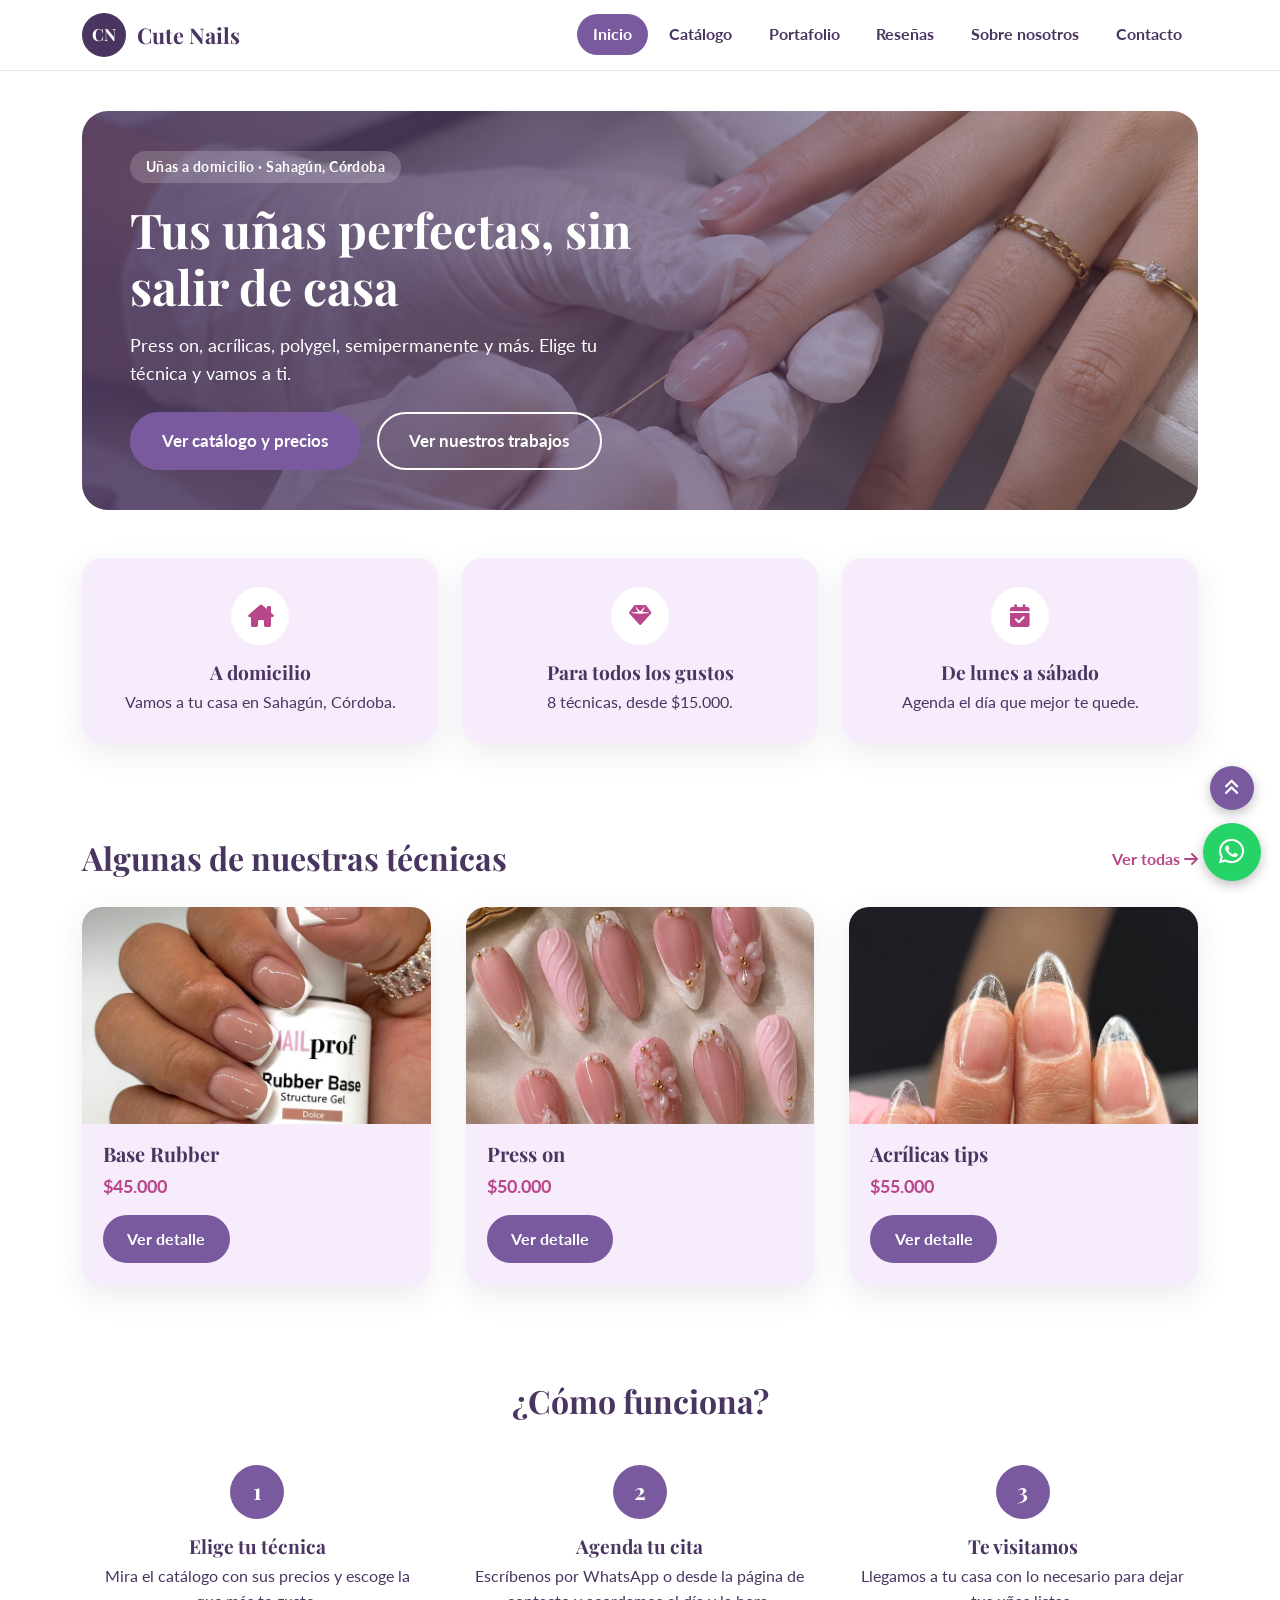
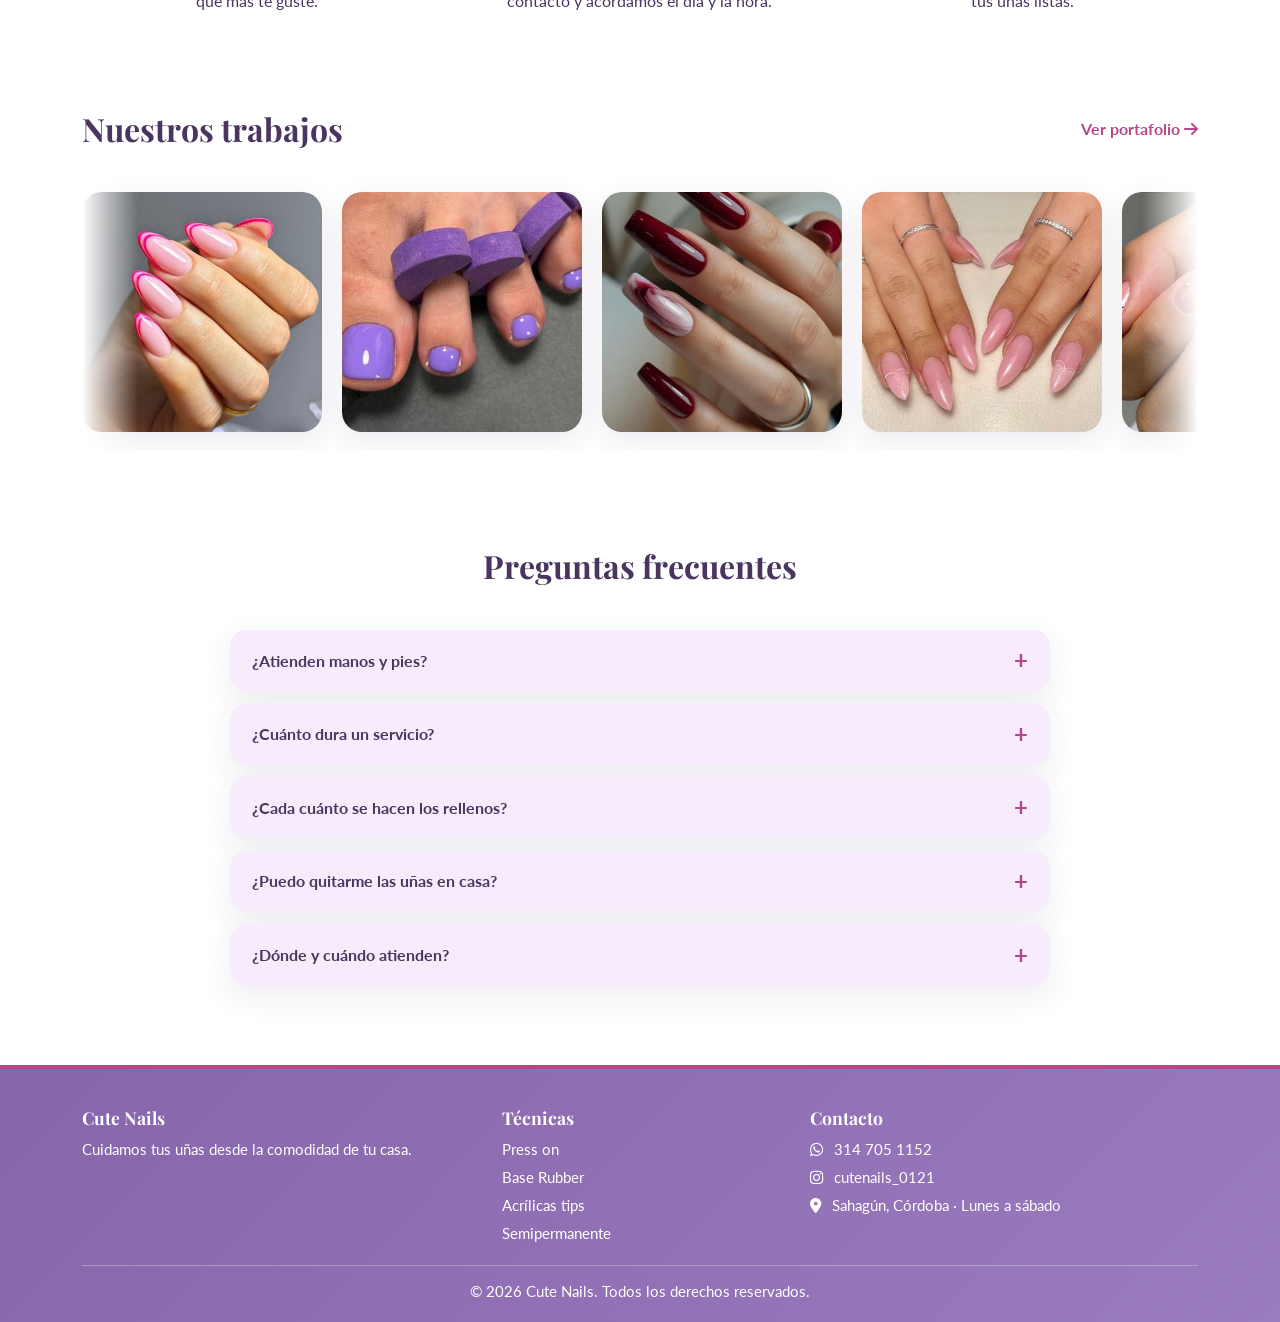
==== commit 00fe3787: "Renueva galeria con marquesina infinita, limpia tarjetas de inicio y agrega seccion de disenos al po" ====
--- a/index.html
+++ b/index.html
@@ -80,6 +80,8 @@
       </div>
 
       <div class="tarjetas">
+
+        <!-- Tarjeta Base Rubber -->
         <article class="tarjeta">
           <img src="img/base_rubber.jpg" alt="Uñas con técnica base rubber" loading="lazy">
           <div class="tarjeta-info">
@@ -88,6 +90,8 @@
             <a class="boton" href="detalle-base-rubber.html">Ver detalle</a>
           </div>
         </article>
+
+        <!-- Tarjeta Press on -->
         <article class="tarjeta">
           <img src="img/press_on.jpg" alt="Uñas press on decoradas" loading="lazy">
           <div class="tarjeta-info">
@@ -96,6 +100,8 @@
             <a class="boton" href="detalle-press-on.html">Ver detalle</a>
           </div>
         </article>
+
+        <!-- Tarjeta Acrílicas tips -->
         <article class="tarjeta">
           <img src="img/acrilicas_tips.jpg" alt="Uñas acrílicas con tips de acabado natural" loading="lazy">
           <div class="tarjeta-info">
@@ -104,6 +110,7 @@
             <a class="boton" href="detalle-acrilicas-tips.html">Ver detalle</a>
           </div>
         </article>
+
       </div>
     </section>
 
@@ -133,11 +140,82 @@
         <h2 id="titulo-muestra">Nuestros trabajos</h2>
         <a class="ver-mas" href="portafolio.html">Ver portafolio <i class="fa-solid fa-arrow-right" aria-hidden="true"></i></a>
       </div>
-      <div class="muestra-galeria">
-        <img src="img/despues1.jpg" alt="Manos con uñas rosadas y borde fucsia" loading="lazy">
-        <img src="img/despues2.jpg" alt="Pies con esmalte morado" loading="lazy">
-        <img src="img/despues3.jpg" alt="Manos con uñas largas color vino" loading="lazy">
-        <img src="img/despues8.png" alt="Pies con esmalte verde" loading="lazy">
+
+      <!-- Cinta continua infinita estilo Instagram (Marquee fluido) -->
+      <div class="marquesina" aria-label="Galería continua de trabajos recientes">
+        <div class="marquesina-pista">
+          <!-- Bloque original de fotos -->
+          <div class="marquesina-grupo">
+            <div class="marquesina-item">
+              <img src="img/despues1.jpg" alt="Manicure con diseño rosado y fucsia" loading="lazy">
+              <span class="marquesina-etiqueta">@cutenails_0121</span>
+            </div>
+            <div class="marquesina-item">
+              <img src="img/despues2.jpg" alt="Pedicure con esmalte morado" loading="lazy">
+              <span class="marquesina-etiqueta">@cutenails_0121</span>
+            </div>
+            <div class="marquesina-item">
+              <img src="img/despues3.jpg" alt="Uñas esculpidas largas tono vino tinto" loading="lazy">
+              <span class="marquesina-etiqueta">@cutenails_0121</span>
+            </div>
+            <div class="marquesina-item">
+              <img src="img/despues4.jpg" alt="Diseño de uñas con detalles delicados" loading="lazy">
+              <span class="marquesina-etiqueta">@cutenails_0121</span>
+            </div>
+            <div class="marquesina-item">
+              <img src="img/despues5.png" alt="Transformación de uñas antes y después" loading="lazy">
+              <span class="marquesina-etiqueta">@cutenails_0121</span>
+            </div>
+            <div class="marquesina-item">
+              <img src="img/despues6.png" alt="Acabado semipermanente impecable" loading="lazy">
+              <span class="marquesina-etiqueta">@cutenails_0121</span>
+            </div>
+            <div class="marquesina-item">
+              <img src="img/despues7.png" alt="Manicure delicada en tonos suaves" loading="lazy">
+              <span class="marquesina-etiqueta">@cutenails_0121</span>
+            </div>
+            <div class="marquesina-item">
+              <img src="img/despues8.png" alt="Pedicure spa con esmalte verde esmeralda" loading="lazy">
+              <span class="marquesina-etiqueta">@cutenails_0121</span>
+            </div>
+          </div>
+
+          <!-- Bloque duplicado para desplazamiento infinito continuo y sin saltos -->
+          <div class="marquesina-grupo" aria-hidden="true">
+            <div class="marquesina-item">
+              <img src="img/despues1.jpg" alt="" loading="lazy">
+              <span class="marquesina-etiqueta">@cutenails_0121</span>
+            </div>
+            <div class="marquesina-item">
+              <img src="img/despues2.jpg" alt="" loading="lazy">
+              <span class="marquesina-etiqueta">@cutenails_0121</span>
+            </div>
+            <div class="marquesina-item">
+              <img src="img/despues3.jpg" alt="" loading="lazy">
+              <span class="marquesina-etiqueta">@cutenails_0121</span>
+            </div>
+            <div class="marquesina-item">
+              <img src="img/despues4.jpg" alt="" loading="lazy">
+              <span class="marquesina-etiqueta">@cutenails_0121</span>
+            </div>
+            <div class="marquesina-item">
+              <img src="img/despues5.png" alt="" loading="lazy">
+              <span class="marquesina-etiqueta">@cutenails_0121</span>
+            </div>
+            <div class="marquesina-item">
+              <img src="img/despues6.png" alt="" loading="lazy">
+              <span class="marquesina-etiqueta">@cutenails_0121</span>
+            </div>
+            <div class="marquesina-item">
+              <img src="img/despues7.png" alt="" loading="lazy">
+              <span class="marquesina-etiqueta">@cutenails_0121</span>
+            </div>
+            <div class="marquesina-item">
+              <img src="img/despues8.png" alt="" loading="lazy">
+              <span class="marquesina-etiqueta">@cutenails_0121</span>
+            </div>
+          </div>
+        </div>
       </div>
     </section>
 
@@ -207,5 +285,7 @@
     </a>
   </div>
 
+
+
 </body>
 </html>
--- a/styles.css
+++ b/styles.css
@@ -1,8 +1,26 @@
-/* =========================================================
-   CUTE NAILS - Hoja de estilos
-   ========================================================= */
-
-/* ===== Variables ===== */
+/* ==========================================================
+   CUTE NAILS - Hoja de estilos principal
+   Organizacion:
+   1.  Variables y base global
+   2.  Cabecera y navegacion
+   3.  Pie de pagina y botones flotantes
+   4.  Botones y utilidades compartidas
+   5.  Banners (compartidos entre paginas)
+   6.  INICIO (index.html)
+   7.  CATALOGO (catalogo.html)
+   8.  PORTAFOLIO (portafolio.html)
+   9.  RESENAS (resenas.html)
+   10. SOBRE NOSOTROS (sobre-nosotros.html)
+   11. CONTACTO (contacto.html)
+   12. DETALLE DE TECNICA (detalle-*.html)
+   13. RESPONSIVE - media queries
+   ========================================================== */
+
+
+/* ==========================================================
+   1. VARIABLES Y BASE GLOBAL
+   ========================================================== */
+
 :root {
   --morado-oscuro: #4a3560;
   --morado-medio: #7a5a9e;
@@ -17,11 +35,18 @@
   --fuente-texto: "Lato", Arial, sans-serif;
 }
 
-/* ===== Base ===== */
-*, *::before, *::after { box-sizing: border-box; }
-html { scroll-behavior: smooth; }
-
-/* Macro-layout con CSS Grid: cabecera / contenido / pie */
+*,
+*::before,
+*::after {
+  box-sizing: border-box;
+}
+
+html {
+  scroll-behavior: smooth;
+  overflow-x: hidden;
+}
+
+/* Macro-layout: cabecera / contenido / pie */
 body {
   margin: 0;
   min-height: 100vh;
@@ -32,369 +57,2028 @@
   display: grid;
   grid-template-rows: auto 1fr auto;
   grid-template-areas: "cabecera" "principal" "pie";
-}
-img { max-width: 100%; display: block; }
-a { color: inherit; }
-ul, ol { list-style: none; margin: 0; padding: 0; }
-h1, h2, h3 { font-family: var(--fuente-titulos); margin: 0; line-height: 1.2; }
-p { margin: 0; }
+  grid-template-columns: minmax(0, 1fr);
+}
+
+img {
+  max-width: 100%;
+  display: block;
+}
+
+a {
+  color: inherit;
+}
+
+ul,
+ol {
+  list-style: none;
+  margin: 0;
+  padding: 0;
+}
+
+h1,
+h2,
+h3 {
+  font-family: var(--fuente-titulos);
+  margin: 0;
+  line-height: 1.2;
+}
+
+p {
+  margin: 0;
+}
 
 .solo-lectores {
-  position: absolute; width: 1px; height: 1px; padding: 0; margin: -1px;
-  overflow: hidden; clip: rect(0, 0, 0, 0); white-space: nowrap; border: 0;
-}
-
-/* ===== Cabecera con menú horizontal ===== */
+  position: absolute;
+  width: 1px;
+  height: 1px;
+  padding: 0;
+  margin: -1px;
+  overflow: hidden;
+  clip: rect(0, 0, 0, 0);
+  white-space: nowrap;
+  border: 0;
+}
+
+main {
+  grid-area: principal;
+  width: 100%;
+  max-width: 1180px;
+  margin: 0 auto;
+  padding: 2rem 2rem 3.5rem;
+  min-width: 0;
+}
+
+.seccion {
+  margin-top: 5rem;
+}
+
+.titulo-centrado {
+  text-align: center;
+  font-size: 2rem;
+  margin-bottom: 2.2rem;
+}
+
+
+/* ==========================================================
+   2. CABECERA Y NAVEGACION
+   ========================================================== */
+
 .cabecera {
   grid-area: cabecera;
-  position: sticky; top: 0; z-index: 10;
+  position: sticky;
+  top: 0;
+  z-index: 10;
   background: rgba(255, 255, 255, .94);
   backdrop-filter: blur(8px);
   border-bottom: 1px solid rgba(122, 90, 158, .15);
 }
+
 .cabecera-interior {
-  max-width: 1180px; margin: 0 auto; padding: .8rem 2rem;
-  display: flex; align-items: center; gap: 1.5rem;
-}
-.marca { display: flex; align-items: center; gap: .7rem; text-decoration: none; }
+  max-width: 1180px;
+  margin: 0 auto;
+  padding: .8rem 2rem;
+  display: flex;
+  align-items: center;
+  gap: 1.5rem;
+}
+
+.marca {
+  display: flex;
+  align-items: center;
+  gap: .7rem;
+  text-decoration: none;
+}
+
 .marca-logo {
-  width: 44px; height: 44px; border-radius: 50%;
-  background: var(--morado-oscuro); color: #fff;
-  display: flex; align-items: center; justify-content: center;
-  font-family: var(--fuente-titulos); font-weight: 700; font-size: 1.05rem;
-}
-.marca-nombre { font-family: var(--fuente-titulos); font-weight: 700; font-size: 1.35rem; }
-
-.menu { margin: 0 auto; }
-.menu ul { display: flex; gap: .3rem; }
+  width: 44px;
+  height: 44px;
+  border-radius: 50%;
+  background: var(--morado-oscuro);
+  color: #fff;
+  display: flex;
+  align-items: center;
+  justify-content: center;
+  font-family: var(--fuente-titulos);
+  font-weight: 700;
+  font-size: 1.05rem;
+}
+
+.marca-nombre {
+  font-family: var(--fuente-titulos);
+  font-weight: 700;
+  font-size: 1.35rem;
+}
+
+.menu {
+  margin: 0 auto;
+}
+
+.menu ul {
+  display: flex;
+  gap: .3rem;
+}
+
 .menu a {
-  display: block; padding: .5rem 1rem; border-radius: 999px;
-  text-decoration: none; font-weight: 700; font-size: .98rem;
+  display: block;
+  padding: .5rem 1rem;
+  border-radius: 999px;
+  text-decoration: none;
+  font-weight: 700;
+  font-size: .98rem;
   transition: background .2s, color .2s;
 }
-.menu a:hover { background: var(--lila-claro); }
-.menu a[aria-current="page"] { background: var(--morado-medio); color: #fff; }
-
-.menu-check, .hamburguesa { display: none; }
-
-/* ===== Contenido principal ===== */
-main {
-  grid-area: principal;
-  width: 100%; max-width: 1180px; margin: 0 auto;
-  padding: 2rem 2rem 3.5rem;
-}
-.seccion { margin-top: 5rem; }
-
-/* ===== Botones ===== */
-.boton {
-  display: inline-block; padding: .6rem 1.4rem; border-radius: 999px;
-  background: var(--morado-medio); color: #fff; text-decoration: none; font-weight: 700;
-  border: 2px solid var(--morado-medio);
-  transition: background .2s, transform .2s, color .2s;
-}
-.boton:hover { background: var(--morado-oscuro); border-color: var(--morado-oscuro); transform: translateY(-2px); }
-.boton-grande { padding: .85rem 1.9rem; font-size: 1.05rem; }
-.boton-cabecera { background: var(--rosa); border-color: var(--rosa); padding: .55rem 1.3rem; }
-.boton-cabecera:hover { background: var(--morado-oscuro); border-color: var(--morado-oscuro); }
-.boton-borde { background: transparent; border-color: #fff; color: #fff; }
-.boton-borde:hover { background: #fff; border-color: #fff; color: var(--morado-oscuro); }
-.boton-claro { background: #fff; border-color: #fff; color: var(--morado-oscuro); }
-.boton-claro:hover { background: var(--lila-claro); border-color: var(--lila-claro); color: var(--morado-oscuro); }
-
-/* ===== Banners de página ===== */
-.banner {
-  position: relative; border-radius: 22px; overflow: hidden;
-  min-height: 300px; display: flex; align-items: center; justify-content: center;
-  background-size: cover; background-position: center; color: #fff; text-align: center;
-  margin-bottom: 3rem;
-}
-.banner-pagina { min-height: 240px; }
-.banner-texto { padding: 1.5rem; }
-.banner-texto h1 { font-size: clamp(2.4rem, 6vw, 4rem); }
-.banner-texto p { margin-top: .5rem; font-size: 1.15rem; }
-
-.banner-catalogo {
-  background-image: linear-gradient(rgba(255, 255, 255, .25), rgba(255, 255, 255, .25)), url("img/banner_catalogo.png");
-}
-.banner-catalogo .banner-texto {
-  background: rgba(255, 255, 255, .78); color: var(--morado-oscuro);
-  border-radius: 14px; padding: 1.2rem 2.5rem;
-}
-.banner-catalogo h1 { text-transform: uppercase; letter-spacing: .08em; }
-
-.banner-portafolio {
-  align-items: flex-end; justify-content: flex-end; text-align: right;
-  background-image: linear-gradient(rgba(255, 255, 255, .15), rgba(255, 255, 255, .35)), url("img/banner_portafolio.png");
-  color: var(--morado-oscuro);
-}
-.banner-portafolio h1 { font-size: clamp(3rem, 7vw, 5rem); }
-.banner-portafolio p { color: var(--rosa); font-weight: 700; font-size: 1.3rem; }
-
-/* ===== Inicio: hero ===== */
-.hero {
-  position: relative; border-radius: 26px; overflow: hidden;
-  min-height: 520px; display: flex; align-items: center;
-  background-image: linear-gradient(90deg, rgba(74, 53, 96, .82) 0%, rgba(74, 53, 96, .55) 55%, rgba(74, 53, 96, .25) 100%), url("img/banner_inicio.png");
-  background-size: cover; background-position: center;
+
+.menu a:hover {
+  background: var(--lila-claro);
+}
+
+.menu a[aria-current="page"] {
+  background: var(--morado-medio);
   color: #fff;
 }
-.hero-contenido { padding: 3rem 3.5rem; max-width: 640px; }
-.hero-etiqueta {
-  display: inline-block; padding: .3rem 1rem; border-radius: 999px;
-  background: rgba(255, 255, 255, .18); font-weight: 700; font-size: .9rem; letter-spacing: .03em;
-}
-.hero h1 { font-size: clamp(2.4rem, 5.5vw, 4rem); margin: 1.1rem 0 1rem; }
-.hero-texto { font-size: 1.2rem; max-width: 520px; }
-.hero-botones { display: flex; flex-wrap: wrap; gap: 1rem; margin-top: 2rem; }
-
-/* ===== Inicio: beneficios ===== */
-.beneficios { margin-top: 3rem; }
-.beneficios-lista { display: grid; grid-template-columns: repeat(auto-fit, minmax(240px, 1fr)); gap: 1.5rem; }
-.beneficio {
-  background: var(--lila-tarjeta); border-radius: 20px; padding: 1.8rem 1.5rem; text-align: center;
-  box-shadow: var(--sombra);
-}
-.beneficio i {
-  width: 58px; height: 58px; border-radius: 50%; margin: 0 auto 1rem;
-  background: #fff; color: var(--rosa); font-size: 1.4rem;
-  display: flex; align-items: center; justify-content: center;
-}
-.beneficio h3 { font-size: 1.2rem; margin-bottom: .3rem; }
-
-/* ===== Técnicas y tarjetas ===== */
-.tecnicas-encabezado {
-  display: flex; justify-content: space-between; align-items: center;
-  gap: 1rem; flex-wrap: wrap; margin-bottom: 1.8rem;
-}
-.tecnicas h2, .muestra h2 { font-size: 2rem; }
-.ver-mas { color: var(--rosa); font-weight: 700; text-decoration: none; }
-.ver-mas:hover { text-decoration: underline; }
-
-.tarjetas { display: grid; grid-template-columns: repeat(auto-fit, minmax(240px, 1fr)); gap: 1.8rem; }
-.tarjeta {
-  background: var(--lila-tarjeta); border-radius: 20px; overflow: hidden;
-  box-shadow: var(--sombra); display: flex; flex-direction: column;
-  transition: transform .25s, box-shadow .25s;
-}
-.tarjeta:hover { transform: translateY(-5px); box-shadow: var(--sombra-fuerte); }
-.tarjeta img { width: 100%; aspect-ratio: 16 / 10; max-height: 210px; object-fit: cover; }
-.tarjeta img[src*="acrilicas_tips"] { object-position: center top; }
-.tarjeta-info { padding: 1.1rem 1.3rem 1.4rem; display: flex; flex-direction: column; align-items: flex-start; gap: .4rem; }
-.tarjeta-info h3 { font-size: 1.25rem; }
-.precio { margin-bottom: .4rem; font-weight: 700; color: var(--rosa); font-size: 1.15rem; }
-
-/* ===== Inicio: pasos ===== */
-.titulo-centrado { text-align: center; font-size: 2rem; margin-bottom: 2.2rem; }
-.pasos-lista { display: grid; grid-template-columns: repeat(auto-fit, minmax(240px, 1fr)); gap: 2rem; }
-.paso { text-align: center; padding: 0 .5rem; }
-.paso-numero {
-  width: 54px; height: 54px; border-radius: 50%; margin: 0 auto 1rem;
-  background: var(--morado-medio); color: #fff;
-  font-family: var(--fuente-titulos); font-weight: 700; font-size: 1.4rem;
-  display: flex; align-items: center; justify-content: center;
-}
-.paso h3 { font-size: 1.2rem; margin-bottom: .3rem; }
-
-/* ===== Inicio: muestra de trabajos ===== */
-.muestra-galeria { display: grid; grid-template-columns: repeat(4, 1fr); gap: 1rem; }
-.muestra-galeria img { width: 100%; aspect-ratio: 1; object-fit: cover; border-radius: 18px; box-shadow: var(--sombra); }
-
-/* ===== Inicio: llamado final ===== */
-.llamado {
-  text-align: center; color: #fff; border-radius: 26px; padding: 3.5rem 1.5rem;
-  background: linear-gradient(135deg, var(--morado-oscuro), var(--rosa));
-}
-.llamado h2 { font-size: clamp(1.8rem, 4vw, 2.5rem); margin-bottom: .6rem; }
-.llamado p { font-size: 1.15rem; margin-bottom: 1.6rem; }
-
-/* ===== Detalle de técnica ===== */
-.migas { display: flex; flex-wrap: wrap; align-items: center; gap: .5rem; font-size: .9rem; margin-bottom: 1.5rem; }
-.migas a { color: var(--morado-medio); font-weight: 700; text-decoration: none; }
-.migas a:hover { text-decoration: underline; }
-.migas i { font-size: .7rem; }
-
-.detalle { display: grid; grid-template-columns: .9fr 1.1fr; gap: 3rem; align-items: center; }
-.detalle-foto { width: 100%; aspect-ratio: 1; max-height: 460px; object-fit: cover; border-radius: 24px; box-shadow: var(--sombra-fuerte); }
-.detalle-info h1 { font-size: clamp(2rem, 4vw, 2.8rem); margin-bottom: .4rem; }
-.detalle-descripcion { margin-bottom: .5rem; font-size: 1.08rem; }
-.detalle-precio { font-size: 1.7rem; font-weight: 700; color: var(--rosa); margin-bottom: 1rem; }
-.etiquetas { display: flex; flex-wrap: wrap; gap: .6rem; margin: 1rem 0; }
-.etiquetas li { background: var(--lila-claro); padding: .35rem 1rem; border-radius: 999px; font-size: .9rem; font-weight: 700; }
-.recomendaciones { margin: 1.2rem 0; }
-.recomendaciones h2 { font-size: 1.3rem; margin-bottom: .5rem; }
-.recomendaciones ul { list-style: disc; padding-left: 1.3rem; }
-.recomendaciones li { margin-bottom: .35rem; }
-.nota-agendar { background: var(--lila-claro); border-left: 4px solid var(--rosa); padding: .9rem 1.1rem; border-radius: 10px; margin-top: 1.2rem; }
-.detalle + .tecnicas { margin-top: 4.5rem; }
-
-/* ===== Portafolio ===== */
-.seccion-trabajos { margin-bottom: 3.5rem; }
-.seccion-trabajos h2 { font-size: 1.9rem; margin-bottom: 1.5rem; }
-.seccion-trabajos h2::after {
-  content: ""; display: block; width: 70px; height: 4px; border-radius: 4px;
-  background: var(--rosa); margin-top: .5rem;
-}
-.trabajos { display: grid; grid-template-columns: repeat(auto-fill, minmax(360px, 1fr)); gap: 1.8rem; }
-.trabajo {
-  display: grid; grid-template-columns: 1fr 1fr; gap: .8rem;
-  background: var(--lila-tarjeta); border-radius: 20px; padding: .9rem; box-shadow: var(--sombra);
-}
-.trabajo figure { position: relative; margin: 0; }
-.trabajo img { width: 100%; aspect-ratio: 1; object-fit: cover; border-radius: 14px; }
-.trabajo figcaption {
-  position: absolute; top: .5rem; left: .5rem;
-  background: rgba(255, 255, 255, .92); color: var(--morado-oscuro);
-  font-size: .7rem; font-weight: 700; text-transform: uppercase; letter-spacing: .06em;
-  padding: .15rem .6rem; border-radius: 999px;
-}
-.trabajo figure:last-child figcaption { background: var(--rosa); color: #fff; }
-
-/* ===== Pie de página (compacto) ===== */
+
+.menu-check,
+.hamburguesa {
+  display: none;
+}
+
+
+/* ==========================================================
+   3. PIE DE PAGINA Y BOTONES FLOTANTES
+   ========================================================== */
+
 .pie {
   grid-area: pie;
   background: linear-gradient(135deg, #8765ab, var(--morado-pie));
-  border-top: 4px solid var(--rosa); color: #fff;
+  border-top: 4px solid var(--rosa);
+  color: #fff;
   padding: 1.8rem 2rem 1rem;
 }
+
 .pie-contenido {
-  max-width: 1116px; margin: 0 auto;
-  display: grid; grid-template-columns: 1.4fr 1fr 1.4fr; gap: 2rem;
-}
-.pie h2 { font-size: 1.1rem; margin-bottom: .5rem; }
-.pie p { font-size: .95rem; }
-.pie ul { display: flex; flex-direction: column; gap: .25rem; font-size: .95rem; }
-.pie a { text-decoration: none; }
-.pie a:hover { text-decoration: underline; }
-.pie i { margin-right: .4rem; }
+  max-width: 1116px;
+  margin: 0 auto;
+  display: grid;
+  grid-template-columns: 1.4fr 1fr 1.4fr;
+  gap: 2rem;
+}
+
+.pie h2 {
+  font-size: 1.1rem;
+  margin-bottom: .5rem;
+}
+
+.pie p {
+  font-size: .95rem;
+}
+
+.pie ul {
+  display: flex;
+  flex-direction: column;
+  gap: .25rem;
+  font-size: .95rem;
+}
+
+.pie a {
+  text-decoration: none;
+}
+
+.pie a:hover {
+  text-decoration: underline;
+}
+
+.pie i {
+  margin-right: .4rem;
+}
+
 .derechos {
-  max-width: 1116px; margin: 1.2rem auto 0; padding-top: .8rem;
-  border-top: 1px solid rgba(255, 255, 255, .3); text-align: center; font-size: .85rem;
-}
-
-/* ===== Botones flotantes ===== */
-.flotantes { position: fixed; right: 1.2rem; bottom: 1.2rem; z-index: 20; display: flex; flex-direction: column; align-items: center; gap: .8rem; }
+  max-width: 1116px;
+  margin: 1.2rem auto 0;
+  padding-top: .8rem;
+  border-top: 1px solid rgba(255, 255, 255, .3);
+  text-align: center;
+  font-size: .85rem;
+}
+
+.flotantes {
+  position: fixed;
+  right: 1.2rem;
+  bottom: 1.2rem;
+  z-index: 20;
+  display: flex;
+  flex-direction: column;
+  align-items: center;
+  gap: .8rem;
+}
+
 .flotante {
-  display: flex; align-items: center; justify-content: center; border-radius: 50%; color: #fff;
-  text-decoration: none; box-shadow: 0 4px 12px rgba(0, 0, 0, .25); transition: transform .2s;
-}
-.flotante:hover { transform: scale(1.08); }
-.flotante-subir { width: 44px; height: 44px; background: var(--morado-medio); font-size: 1.1rem; }
-.flotante-whatsapp { width: 58px; height: 58px; background: var(--whatsapp); font-size: 1.8rem; }
-
-/* =========================================================
-   RESPONSIVE (3 breakpoints: escritorio / tablet / móvil)
-   ========================================================= */
-
-/* ----- Tablet: hasta 1024px ----- */
+  display: flex;
+  align-items: center;
+  justify-content: center;
+  border-radius: 50%;
+  color: #fff;
+  text-decoration: none;
+  box-shadow: 0 4px 12px rgba(0, 0, 0, .25);
+  transition: transform .2s;
+}
+
+.flotante:hover {
+  transform: scale(1.08);
+}
+
+.flotante-subir {
+  width: 44px;
+  height: 44px;
+  background: var(--morado-medio);
+  font-size: 1.1rem;
+}
+
+.flotante-whatsapp {
+  width: 58px;
+  height: 58px;
+  background: var(--whatsapp);
+  font-size: 1.8rem;
+}
+
+.flotante-whatsapp i,
+.flotante-subir i {
+  display: block;
+  color: #fff;
+  line-height: 1;
+}
+
+.flotante-whatsapp i {
+  font-size: 1.8rem;
+}
+
+
+/* ==========================================================
+   4. BOTONES Y UTILIDADES COMPARTIDAS
+   ========================================================== */
+
+.boton {
+  display: inline-block;
+  padding: .6rem 1.4rem;
+  border-radius: 999px;
+  background: var(--morado-medio);
+  color: #fff;
+  text-decoration: none;
+  font-weight: 700;
+  border: 2px solid var(--morado-medio);
+  transition: background .2s, transform .2s, color .2s;
+}
+
+.boton:hover {
+  background: var(--morado-oscuro);
+  border-color: var(--morado-oscuro);
+  transform: translateY(-2px);
+}
+
+.boton-grande {
+  padding: .85rem 1.9rem;
+  font-size: 1.05rem;
+}
+
+.boton-cabecera {
+  background: var(--rosa);
+  border-color: var(--rosa);
+  padding: .55rem 1.3rem;
+}
+
+.boton-cabecera:hover {
+  background: var(--morado-oscuro);
+  border-color: var(--morado-oscuro);
+}
+
+.boton-borde {
+  background: transparent;
+  border-color: #fff;
+  color: #fff;
+}
+
+.boton-borde:hover {
+  background: #fff;
+  border-color: #fff;
+  color: var(--morado-oscuro);
+}
+
+.boton-claro {
+  background: #fff;
+  border-color: #fff;
+  color: var(--morado-oscuro);
+}
+
+.boton-claro:hover {
+  background: var(--lila-claro);
+  border-color: var(--lila-claro);
+  color: var(--morado-oscuro);
+}
+
+
+/* ==========================================================
+   5. BANNERS DE PAGINA (compartidos)
+   ========================================================== */
+
+.banner {
+  position: relative;
+  border-radius: 22px;
+  overflow: hidden;
+  min-height: 300px;
+  display: flex;
+  align-items: center;
+  justify-content: center;
+  background-size: cover;
+  background-position: center;
+  color: #fff;
+  text-align: center;
+  margin-bottom: 3rem;
+}
+
+.banner-pagina {
+  min-height: 240px;
+}
+
+.banner-texto {
+  padding: 1.5rem;
+}
+
+.banner-texto h1 {
+  font-size: clamp(2.4rem, 6vw, 4rem);
+}
+
+.banner-texto p {
+  margin-top: .5rem;
+  font-size: 1.15rem;
+}
+
+
+/* ==========================================================
+   6. INICIO (index.html)
+   ========================================================== */
+
+/* --- Hero principal --- */
+.hero {
+  position: relative;
+  border-radius: 26px;
+  overflow: hidden;
+  min-height: 380px;
+  display: flex;
+  align-items: center;
+  background-image: linear-gradient(90deg,
+      rgba(74, 53, 96, .82) 0%,
+      rgba(74, 53, 96, .55) 55%,
+      rgba(74, 53, 96, .25) 100%),
+    url("img/banner_inicio.png");
+  background-size: cover;
+  background-position: center;
+  color: #fff;
+}
+
+.hero-contenido {
+  padding: 3rem 3.5rem;
+  max-width: 640px;
+}
+
+.hero-etiqueta {
+  display: inline-block;
+  padding: .3rem 1rem;
+  border-radius: 999px;
+  background: rgba(255, 255, 255, .18);
+  font-weight: 700;
+  font-size: .9rem;
+  letter-spacing: .03em;
+}
+
+.hero h1 {
+  font-size: clamp(2rem, 4.2vw, 3rem);
+  margin: 1.1rem 0 1rem;
+}
+
+.hero-texto {
+  font-size: 1.1rem;
+  max-width: 520px;
+}
+
+.hero-botones {
+  display: flex;
+  flex-wrap: wrap;
+  gap: 1rem;
+  margin-top: 1.5rem;
+}
+
+/* --- Beneficios ("Por que elegirnos") --- */
+.beneficios {
+  margin-top: 3rem;
+}
+
+.beneficios-lista {
+  display: grid;
+  grid-template-columns: repeat(auto-fit, minmax(240px, 1fr));
+  gap: 1.5rem;
+}
+
+.beneficio {
+  background: var(--lila-tarjeta);
+  border-radius: 20px;
+  padding: 1.8rem 1.5rem;
+  text-align: center;
+  box-shadow: var(--sombra);
+}
+
+.beneficio i {
+  width: 58px;
+  height: 58px;
+  border-radius: 50%;
+  margin: 0 auto 1rem;
+  background: #fff;
+  color: var(--rosa);
+  font-size: 1.4rem;
+  display: flex;
+  align-items: center;
+  justify-content: center;
+}
+
+.beneficio h3 {
+  font-size: 1.2rem;
+  margin-bottom: .3rem;
+}
+
+/* --- Tarjetas de tecnicas (inicio y catalogo) --- */
+.tecnicas-encabezado {
+  display: flex;
+  justify-content: space-between;
+  align-items: center;
+  gap: 1rem;
+  flex-wrap: wrap;
+  margin-bottom: 1.8rem;
+}
+
+.tecnicas h2,
+.muestra h2 {
+  font-size: 2rem;
+}
+
+.ver-mas {
+  color: var(--rosa);
+  font-weight: 700;
+  text-decoration: none;
+}
+
+.ver-mas:hover {
+  text-decoration: underline;
+}
+
+.tarjetas {
+  display: grid;
+  grid-template-columns: repeat(auto-fit, minmax(240px, 1fr));
+  gap: 1.8rem;
+}
+
+.tarjeta {
+  background: var(--lila-tarjeta);
+  border-radius: 20px;
+  overflow: hidden;
+  box-shadow: var(--sombra);
+  display: flex;
+  flex-direction: column;
+  transition: transform .25s, box-shadow .25s;
+}
+
+.tarjeta:hover {
+  transform: translateY(-5px);
+  box-shadow: var(--sombra-fuerte);
+}
+
+.tarjeta img {
+  width: 100%;
+  aspect-ratio: 16 / 10;
+  max-height: 220px;
+  object-fit: cover;
+}
+
+.tarjeta img[src*="acrilicas_tips"] {
+  object-position: center top;
+}
+
+.tarjeta-info {
+  padding: 1.1rem 1.3rem 1.4rem;
+  display: flex;
+  flex-direction: column;
+  align-items: flex-start;
+  gap: .4rem;
+}
+
+.tarjeta-info h3 {
+  font-size: 1.25rem;
+}
+
+.precio {
+  margin-bottom: .4rem;
+  font-weight: 700;
+  color: var(--rosa);
+  font-size: 1.15rem;
+}
+
+/* --- Pasos ("Como funciona?") --- */
+.pasos-lista {
+  display: grid;
+  grid-template-columns: repeat(auto-fit, minmax(240px, 1fr));
+  gap: 2rem;
+}
+
+.paso {
+  text-align: center;
+  padding: 0 .5rem;
+}
+
+.paso-numero {
+  width: 54px;
+  height: 54px;
+  border-radius: 50%;
+  margin: 0 auto 1rem;
+  background: var(--morado-medio);
+  color: #fff;
+  font-family: var(--fuente-titulos);
+  font-weight: 700;
+  font-size: 1.4rem;
+  display: flex;
+  align-items: center;
+  justify-content: center;
+}
+
+.paso h3 {
+  font-size: 1.2rem;
+  margin-bottom: .3rem;
+}
+
+/* --- Galeria de muestra de trabajos --- */
+.muestra-galeria {
+  display: grid;
+  grid-template-columns: repeat(4, 1fr);
+  gap: 1rem;
+}
+
+.muestra-galeria img {
+  width: 100%;
+  aspect-ratio: 1;
+  object-fit: cover;
+  border-radius: 18px;
+  box-shadow: var(--sombra);
+}
+
+/* --- Llamado a la accion final --- */
+.llamado {
+  text-align: center;
+  color: #fff;
+  border-radius: 26px;
+  padding: 3.5rem 1.5rem;
+  background: linear-gradient(135deg, var(--morado-oscuro), var(--rosa));
+}
+
+.llamado h2 {
+  font-size: clamp(1.8rem, 4vw, 2.5rem);
+  margin-bottom: .6rem;
+}
+
+.llamado p {
+  font-size: 1.15rem;
+  margin-bottom: 1.6rem;
+}
+
+/* --- Preguntas frecuentes (FAQ) --- */
+.faq-lista {
+  display: grid;
+  gap: .8rem;
+  max-width: 820px;
+  margin: 0 auto;
+}
+
+.faq-item {
+  background: var(--lila-tarjeta);
+  border-radius: 16px;
+  padding: 0 1.4rem;
+  box-shadow: var(--sombra);
+}
+
+.faq-item summary {
+  cursor: pointer;
+  list-style: none;
+  padding: 1.1rem 0;
+  font-weight: 700;
+  display: flex;
+  justify-content: space-between;
+  align-items: center;
+  gap: 1rem;
+}
+
+.faq-item summary::-webkit-details-marker {
+  display: none;
+}
+
+.faq-item summary::after {
+  content: "+";
+  color: var(--rosa);
+  font-size: 1.5rem;
+  line-height: 1;
+}
+
+.faq-item[open] summary::after {
+  content: "-";
+}
+
+.faq-item p {
+  padding-bottom: 1.2rem;
+}
+
+/* --- Cinta continua infinita estilo Instagram (Galería de trabajos) --- */
+.subtitulo-elegante {
+  color: var(--rosa);
+  font-weight: 700;
+  font-size: .85rem;
+  letter-spacing: .08em;
+  display: inline-flex;
+  align-items: center;
+  gap: .45rem;
+  text-transform: uppercase;
+  margin-bottom: .35rem;
+}
+
+.marquesina {
+  position: relative;
+  overflow: hidden;
+  width: 100%;
+  padding: .9rem 0 1.2rem;
+  border-radius: 24px;
+  -webkit-mask-image: linear-gradient(to right, transparent 0%, black 5%, black 95%, transparent 100%);
+  mask-image: linear-gradient(to right, transparent 0%, black 5%, black 95%, transparent 100%);
+}
+
+.marquesina-pista {
+  display: flex;
+  width: max-content;
+}
+
+.marquesina-grupo {
+  display: flex;
+  gap: 1.25rem;
+  padding-right: 1.25rem;
+  flex-shrink: 0;
+  animation: desplazamiento-marquesina 32s linear infinite;
+  will-change: transform;
+}
+
+.marquesina:hover .marquesina-grupo,
+.marquesina:focus-within .marquesina-grupo {
+  animation-play-state: paused;
+}
+
+@keyframes desplazamiento-marquesina {
+  0% {
+    transform: translateX(0);
+  }
+  100% {
+    transform: translateX(-100%);
+  }
+}
+
+.marquesina-item {
+  position: relative;
+  flex: 0 0 240px;
+  aspect-ratio: 1;
+  border-radius: 20px;
+  overflow: hidden;
+  box-shadow: var(--sombra);
+  background: var(--lila-tarjeta);
+  transition: transform .35s cubic-bezier(.2, .8, .2, 1), box-shadow .35s ease;
+  cursor: pointer;
+}
+
+.marquesina-item:hover {
+  transform: translateY(-8px) scale(1.02);
+  box-shadow: var(--sombra-fuerte);
+}
+
+.marquesina-item img {
+  width: 100%;
+  height: 100%;
+  object-fit: cover;
+  display: block;
+  transition: transform .5s cubic-bezier(.2, .8, .2, 1);
+}
+
+.marquesina-item:hover img {
+  transform: scale(1.08);
+}
+
+.marquesina-etiqueta {
+  position: absolute;
+  bottom: .75rem;
+  left: .75rem;
+  right: .75rem;
+  background: rgba(74, 53, 96, .82);
+  backdrop-filter: blur(8px);
+  -webkit-backdrop-filter: blur(8px);
+  color: #fff;
+  font-size: .78rem;
+  font-weight: 700;
+  padding: .35rem .7rem;
+  border-radius: 20px;
+  text-align: center;
+  opacity: 0;
+  transform: translateY(6px);
+  transition: opacity .3s ease, transform .3s ease;
+  pointer-events: none;
+  letter-spacing: .02em;
+}
+
+.marquesina-item:hover .marquesina-etiqueta {
+  opacity: 1;
+  transform: translateY(0);
+}
+
+@media (max-width: 768px) {
+  .marquesina {
+    padding: .5rem 0 1rem;
+    -webkit-mask-image: linear-gradient(to right, transparent 0%, black 3%, black 97%, transparent 100%);
+    mask-image: linear-gradient(to right, transparent 0%, black 3%, black 97%, transparent 100%);
+  }
+
+  .marquesina-item {
+    flex: 0 0 185px;
+    border-radius: 16px;
+  }
+
+  .marquesina-grupo {
+    gap: .9rem;
+    padding-right: .9rem;
+    animation-duration: 24s;
+  }
+}
+
+@media (max-width: 480px) {
+  .marquesina-item {
+    flex: 0 0 155px;
+  }
+}
+
+@media (prefers-reduced-motion: reduce) {
+  .marquesina-grupo {
+    animation: none;
+  }
+
+  .marquesina-pista {
+    overflow-x: auto;
+    scroll-snap-type: x mandatory;
+    padding-bottom: .5rem;
+  }
+
+  .marquesina-item {
+    scroll-snap-align: start;
+  }
+}
+
+
+/* ==========================================================
+   7. CATALOGO (catalogo.html)
+   ========================================================== */
+
+/* --- Banner --- */
+.banner-catalogo {
+  background-image: linear-gradient(rgba(255, 255, 255, .25), rgba(255, 255, 255, .25)), url("img/banner_catalogo.png");
+}
+
+.banner-catalogo .banner-texto {
+  background: rgba(255, 255, 255, .78);
+  color: var(--morado-oscuro);
+  border-radius: 14px;
+  padding: 1.2rem 2.5rem;
+}
+
+.banner-catalogo h1 {
+  text-transform: uppercase;
+  letter-spacing: .08em;
+}
+
+/* --- Intro y duracion --- */
+.catalogo-intro {
+  text-align: center;
+  max-width: 640px;
+  margin: 0 auto 2.5rem;
+  font-size: 1.15rem;
+}
+
+.duracion {
+  display: flex;
+  align-items: center;
+  gap: .4rem;
+  color: var(--morado-medio);
+  font-weight: 700;
+  font-size: .95rem;
+  margin-bottom: .5rem;
+}
+
+/* --- Tabla comparativa --- */
+.tabla-contenedor {
+  overflow-x: auto;
+  border-radius: 18px;
+  box-shadow: var(--sombra);
+  background: #fff;
+}
+
+.tabla-comparativa {
+  width: 100%;
+  min-width: 640px;
+  border-collapse: collapse;
+  text-align: left;
+}
+
+.tabla-comparativa th,
+.tabla-comparativa td {
+  padding: .95rem 1.2rem;
+}
+
+.tabla-comparativa thead th {
+  background: var(--morado-medio);
+  color: #fff;
+  font-size: .95rem;
+}
+
+.tabla-comparativa tbody tr:nth-child(even) {
+  background: var(--lila-tarjeta);
+}
+
+.tabla-comparativa tbody th {
+  font-weight: 700;
+}
+
+.tabla-comparativa tbody th a {
+  text-decoration: none;
+}
+
+.tabla-comparativa tbody th a:hover {
+  color: var(--rosa);
+  text-decoration: underline;
+}
+
+.comparativa-nota {
+  text-align: center;
+  font-size: .9rem;
+  margin-top: 1rem;
+  color: var(--morado-medio);
+}
+
+
+/* ==========================================================
+   8. PORTAFOLIO (portafolio.html)
+   ========================================================== */
+
+/* --- Banner --- */
+.banner-portafolio {
+  align-items: flex-end;
+  justify-content: flex-end;
+  text-align: right;
+  background-image: linear-gradient(rgba(255, 255, 255, .15), rgba(255, 255, 255, .35)), url("img/banner_portafolio.png");
+  color: var(--morado-oscuro);
+}
+
+.banner-portafolio h1 {
+  font-size: clamp(3rem, 7vw, 5rem);
+}
+
+.banner-portafolio p {
+  color: var(--rosa);
+  font-weight: 700;
+  font-size: 1.3rem;
+}
+
+/* --- Secciones de trabajos --- */
+.seccion-trabajos {
+  margin-bottom: 3.5rem;
+}
+
+.seccion-trabajos h2 {
+  font-size: 1.9rem;
+  margin-bottom: 1.5rem;
+}
+
+.seccion-trabajos h2::after {
+  content: "";
+  display: block;
+  width: 70px;
+  height: 4px;
+  border-radius: 4px;
+  background: var(--rosa);
+  margin-top: .5rem;
+}
+
+/* --- Cuadricula de pares antes/despues --- */
+.trabajos {
+  display: grid;
+  grid-template-columns: repeat(auto-fill, minmax(360px, 1fr));
+  gap: 1.8rem;
+}
+
+.trabajo {
+  display: grid;
+  grid-template-columns: 1fr 1fr;
+  gap: .8rem;
+  background: var(--lila-tarjeta);
+  border-radius: 20px;
+  padding: .9rem;
+  box-shadow: var(--sombra);
+}
+
+.trabajo figure {
+  position: relative;
+  margin: 0;
+}
+
+.trabajo img {
+  width: 100%;
+  aspect-ratio: 1;
+  object-fit: cover;
+  border-radius: 14px;
+}
+
+.trabajo figcaption {
+  position: absolute;
+  top: .5rem;
+  left: .5rem;
+  background: rgba(255, 255, 255, .92);
+  color: var(--morado-oscuro);
+  font-size: .7rem;
+  font-weight: 700;
+  text-transform: uppercase;
+  letter-spacing: .06em;
+  padding: .15rem .6rem;
+  border-radius: 999px;
+}
+
+.trabajo figure:last-child figcaption {
+  background: var(--rosa);
+  color: #fff;
+}
+
+/* --- Galería de Diseños por Técnica (Portafolio) --- */
+.seccion-disenos {
+  margin-top: 4rem;
+}
+
+.disenos-subtitulo {
+  color: var(--morado-medio);
+  font-size: 1.05rem;
+  margin-top: .4rem;
+}
+
+.grupo-tecnica {
+  background: var(--lila-tarjeta);
+  border-radius: 24px;
+  padding: 1.8rem;
+  margin-top: 2rem;
+  box-shadow: var(--sombra);
+  border: 1px solid rgba(122, 90, 158, .12);
+}
+
+.tecnica-cabecera {
+  display: flex;
+  justify-content: space-between;
+  align-items: center;
+  margin-bottom: 1.4rem;
+  flex-wrap: wrap;
+  gap: .8rem;
+}
+
+.tecnica-cabecera h3 {
+  font-family: var(--fuente-titulos);
+  font-size: 1.4rem;
+  color: var(--morado-oscuro);
+  display: flex;
+  align-items: center;
+  gap: .55rem;
+}
+
+.tecnica-cabecera h3 i {
+  color: var(--rosa);
+  font-size: 1.1rem;
+}
+
+.enlace-tecnica {
+  color: var(--rosa);
+  font-weight: 700;
+  font-size: .95rem;
+  text-decoration: none;
+  display: inline-flex;
+  align-items: center;
+  gap: .4rem;
+  transition: gap .25s ease, color .25s ease;
+}
+
+.enlace-tecnica:hover {
+  color: var(--morado-oscuro);
+  gap: .65rem;
+}
+
+.galeria-disenos {
+  display: grid;
+  grid-template-columns: repeat(auto-fit, minmax(260px, 1fr));
+  gap: 1.3rem;
+}
+
+.tarjeta-diseno {
+  background: #fff;
+  border-radius: 18px;
+  overflow: hidden;
+  box-shadow: var(--sombra);
+  margin: 0;
+  transition: transform .3s cubic-bezier(.2, .8, .2, 1), box-shadow .3s ease;
+}
+
+.tarjeta-diseno:hover {
+  transform: translateY(-6px);
+  box-shadow: var(--sombra-fuerte);
+}
+
+.tarjeta-diseno img {
+  width: 100%;
+  aspect-ratio: 4 / 3;
+  object-fit: cover;
+  display: block;
+  transition: transform .45s ease;
+}
+
+.tarjeta-diseno:hover img {
+  transform: scale(1.05);
+}
+
+.tarjeta-diseno figcaption {
+  padding: .85rem 1rem;
+  font-size: .88rem;
+  font-weight: 700;
+  color: var(--morado-oscuro);
+  background: #fff;
+  border-top: 1px solid rgba(122, 90, 158, .08);
+}
+
+
+/* ==========================================================
+   9. RESENAS (resenas.html)
+   ========================================================== */
+
+/* --- Banner --- */
+.banner-resenas {
+  background-image: linear-gradient(135deg, var(--morado-medio), var(--rosa));
+}
+
+/* --- Layout intro + formulario --- */
+.resenas-layout {
+  display: grid;
+  grid-template-columns: 1fr 1.3fr;
+  gap: 3rem;
+  align-items: start;
+}
+
+.resenas-intro h2 {
+  font-size: 2rem;
+  margin-bottom: 1rem;
+}
+
+.resenas-intro p {
+  font-size: 1.08rem;
+}
+
+.resenas-consejos {
+  margin-top: 1.5rem;
+  display: grid;
+  gap: .8rem;
+}
+
+.resenas-consejos li {
+  display: flex;
+  gap: .7rem;
+  align-items: flex-start;
+}
+
+.resenas-consejos i {
+  color: var(--rosa);
+  margin-top: .3rem;
+}
+
+/* --- Formulario (compartido con contacto.html) --- */
+.formulario {
+  background: var(--lila-tarjeta);
+  border-radius: 24px;
+  padding: 2rem;
+  box-shadow: var(--sombra);
+  display: grid;
+  gap: 1.3rem;
+}
+
+.campo {
+  display: grid;
+  gap: .4rem;
+}
+
+.campos-fila {
+  display: grid;
+  grid-template-columns: 1fr 1fr;
+  gap: 1.3rem;
+}
+
+.campo label {
+  font-weight: 700;
+  font-size: .95rem;
+}
+
+.campo input,
+.campo select,
+.campo textarea {
+  width: 100%;
+  padding: .75rem 1rem;
+  border: 2px solid transparent;
+  border-radius: 12px;
+  background: #fff;
+  color: var(--morado-oscuro);
+  font: inherit;
+}
+
+.campo input,
+.campo select {
+  min-height: 3.2rem;
+}
+
+.campo textarea {
+  resize: vertical;
+}
+
+.campo input:focus,
+.campo select:focus,
+.campo textarea:focus {
+  outline: none;
+  border-color: var(--morado-medio);
+}
+
+.campo input:user-invalid,
+.campo select:user-invalid,
+.campo textarea:user-invalid {
+  border-color: #c0392b;
+}
+
+.campo input:user-valid,
+.campo select:user-valid,
+.campo textarea:user-valid {
+  border-color: #2e9e5b;
+}
+
+.ayuda {
+  font-size: .85rem;
+  color: var(--morado-medio);
+}
+
+.campo-check {
+  grid-template-columns: auto 1fr;
+  align-items: center;
+  gap: .7rem;
+}
+
+.campo-check input {
+  width: 20px;
+  height: 20px;
+  min-height: 0;
+  accent-color: var(--rosa);
+}
+
+.campo-check label {
+  font-weight: 400;
+}
+
+.formulario .boton {
+  justify-self: start;
+  cursor: pointer;
+  font-family: inherit;
+}
+
+/* --- Estado vacio de opiniones --- */
+.opiniones-vacio {
+  max-width: 560px;
+  margin: 0 auto;
+  text-align: center;
+  padding: 2.5rem 1.5rem;
+  background: var(--lila-tarjeta);
+  border-radius: 20px;
+  box-shadow: var(--sombra);
+}
+
+.opiniones-vacio i {
+  font-size: 2rem;
+  color: var(--rosa);
+  margin-bottom: .8rem;
+}
+
+
+/* ==========================================================
+   10. SOBRE NOSOTROS (sobre-nosotros.html)
+   ========================================================== */
+
+/* --- Banner --- */
+.banner-nosotros {
+  background-image: linear-gradient(rgba(74, 53, 96, .55), rgba(74, 53, 96, .55)), url("img/banner_sobre_nosotros.png");
+}
+
+/* --- Quienes somos --- */
+.nosotros-quienes {
+  display: grid;
+  grid-template-columns: 1.4fr 1fr;
+  gap: 3rem;
+  align-items: center;
+  background: var(--lila-tarjeta);
+  padding: 3rem;
+  border-radius: 24px;
+  box-shadow: var(--sombra);
+}
+
+.nosotros-texto h2 {
+  font-size: 2.2rem;
+  margin-bottom: 1rem;
+}
+
+.nosotros-texto p {
+  font-size: 1.1rem;
+  line-height: 1.8;
+}
+
+.nosotros-emblema {
+  display: flex;
+  justify-content: center;
+  align-items: center;
+}
+
+.emblema-circulo {
+  width: 140px;
+  height: 140px;
+  border-radius: 50%;
+  background: var(--morado-oscuro);
+  color: #fff;
+  display: flex;
+  align-items: center;
+  justify-content: center;
+  font-family: var(--fuente-titulos);
+  font-weight: 700;
+  font-size: 3.5rem;
+  box-shadow: var(--sombra-fuerte);
+  border: 4px solid var(--rosa);
+}
+
+/* --- Pilares de servicio --- */
+.pilares-grid {
+  display: grid;
+  grid-template-columns: repeat(auto-fit, minmax(260px, 1fr));
+  gap: 2rem;
+}
+
+.pilar-tarjeta {
+  background: var(--lila-tarjeta);
+  border-radius: 20px;
+  padding: 2.2rem 1.8rem;
+  box-shadow: var(--sombra);
+  display: flex;
+  flex-direction: column;
+  align-items: flex-start;
+  gap: .8rem;
+  transition: transform .2s, box-shadow .2s;
+}
+
+.pilar-tarjeta:hover {
+  transform: translateY(-4px);
+  box-shadow: var(--sombra-fuerte);
+}
+
+.pilar-tarjeta i {
+  font-size: 2.2rem;
+  color: var(--rosa);
+  margin-bottom: .4rem;
+}
+
+.pilar-tarjeta h3 {
+  font-size: 1.35rem;
+}
+
+.pilar-tarjeta p {
+  font-size: 1rem;
+  color: var(--morado-oscuro);
+}
+
+/* --- CTA final --- */
+.nosotros-cta {
+  text-align: center;
+}
+
+.llamado-caja {
+  background: linear-gradient(135deg, var(--morado-medio), var(--rosa));
+  color: #fff;
+  padding: 3.5rem 2rem;
+  border-radius: 24px;
+  box-shadow: var(--sombra-fuerte);
+  display: flex;
+  flex-direction: column;
+  align-items: center;
+  gap: 1.2rem;
+}
+
+.llamado-caja h2 {
+  font-size: 2.2rem;
+  color: #fff;
+}
+
+.llamado-caja p {
+  font-size: 1.2rem;
+}
+
+
+/* ==========================================================
+   11. CONTACTO (contacto.html)
+   ========================================================== */
+
+/* --- Banner --- */
+.banner-contacto {
+  background-image: linear-gradient(rgba(74, 53, 96, .65), rgba(74, 53, 96, .65)), url("img/banner_contacto.png");
+}
+
+/* --- Layout formulario + info --- */
+.contacto-layout {
+  display: grid;
+  grid-template-columns: 1.25fr 1fr;
+  gap: 3rem;
+  align-items: start;
+}
+
+.contacto-subtitulo {
+  font-size: 1.35rem;
+  margin-bottom: .8rem;
+  color: var(--morado-oscuro);
+}
+
+.contacto-info {
+  display: grid;
+  gap: 1.5rem;
+}
+
+.contacto-tarjeta {
+  background: var(--lila-tarjeta);
+  border-radius: 20px;
+  padding: 1.8rem;
+  box-shadow: var(--sombra);
+}
+
+.contacto-tarjeta h3 {
+  font-size: 1.2rem;
+  margin-bottom: .8rem;
+}
+
+/* --- Canales (WhatsApp / Instagram) --- */
+.contacto-enlaces {
+  display: flex;
+  flex-direction: column;
+  gap: .8rem;
+}
+
+.contacto-canal {
+  display: flex;
+  align-items: center;
+  gap: 1rem;
+  text-decoration: none;
+  padding: .75rem 1rem;
+  border-radius: 14px;
+  background: #fff;
+  box-shadow: 0 2px 8px rgba(74, 53, 96, .06);
+  transition: transform .2s, box-shadow .2s;
+}
+
+.contacto-canal:hover {
+  transform: translateX(4px);
+  box-shadow: var(--sombra);
+}
+
+.contacto-canal i {
+  font-size: 1.8rem;
+}
+
+.contacto-canal i.fa-whatsapp {
+  color: var(--whatsapp);
+}
+
+.contacto-canal i.fa-instagram {
+  color: var(--rosa);
+}
+
+/* --- Lista de info (horarios, ubicacion) --- */
+.info-lista {
+  display: grid;
+  gap: 1rem;
+}
+
+.info-lista li {
+  display: flex;
+  align-items: flex-start;
+  gap: .9rem;
+}
+
+.info-lista i {
+  font-size: 1.3rem;
+  color: var(--rosa);
+  margin-top: .2rem;
+}
+
+/* --- Metodos de pago --- */
+.pagos-etiquetas {
+  display: flex;
+  flex-wrap: wrap;
+  gap: .6rem;
+  margin-top: .8rem;
+}
+
+.pago-etiqueta {
+  background: #fff;
+  color: var(--morado-oscuro);
+  padding: .45rem .95rem;
+  border-radius: 999px;
+  font-weight: 700;
+  font-size: .88rem;
+  display: inline-flex;
+  align-items: center;
+  gap: .4rem;
+  box-shadow: 0 2px 6px rgba(74, 53, 96, .08);
+}
+
+.pago-etiqueta i {
+  color: var(--rosa);
+}
+
+
+/* ==========================================================
+   12. DETALLE DE TECNICA (detalle-*.html)
+   ========================================================== */
+
+/* --- Migas de pan --- */
+.migas {
+  display: flex;
+  flex-wrap: wrap;
+  align-items: center;
+  gap: .5rem;
+  font-size: .9rem;
+  margin-bottom: 1.5rem;
+}
+
+.migas a {
+  color: var(--morado-medio);
+  font-weight: 700;
+  text-decoration: none;
+}
+
+.migas a:hover {
+  text-decoration: underline;
+}
+
+.migas i {
+  font-size: .7rem;
+}
+
+/* --- Layout foto + info --- */
+.detalle {
+  display: grid;
+  grid-template-columns: .9fr 1.1fr;
+  gap: 3rem;
+  align-items: center;
+}
+
+.detalle-foto {
+  width: 100%;
+  aspect-ratio: 1;
+  max-height: 460px;
+  object-fit: cover;
+  border-radius: 24px;
+  box-shadow: var(--sombra-fuerte);
+}
+
+.detalle-info h1 {
+  font-size: clamp(2rem, 4vw, 2.8rem);
+  margin-bottom: .4rem;
+}
+
+.detalle-descripcion {
+  margin-bottom: .5rem;
+  font-size: 1.08rem;
+}
+
+.detalle-precio {
+  font-size: 1.7rem;
+  font-weight: 700;
+  color: var(--rosa);
+  margin-bottom: 1rem;
+}
+
+.etiquetas {
+  display: flex;
+  flex-wrap: wrap;
+  gap: .6rem;
+  margin: 1rem 0;
+}
+
+.etiquetas li {
+  background: var(--lila-claro);
+  padding: .35rem 1rem;
+  border-radius: 999px;
+  font-size: .9rem;
+  font-weight: 700;
+}
+
+.recomendaciones {
+  margin: 1.2rem 0;
+}
+
+.recomendaciones h2 {
+  font-size: 1.3rem;
+  margin-bottom: .5rem;
+}
+
+.recomendaciones ul {
+  list-style: disc;
+  padding-left: 1.3rem;
+}
+
+.recomendaciones li {
+  margin-bottom: .35rem;
+}
+
+.nota-agendar {
+  background: var(--lila-claro);
+  border-left: 4px solid var(--rosa);
+  padding: .9rem 1.1rem;
+  border-radius: 10px;
+  margin-top: 1.2rem;
+}
+
+.detalle-info .boton {
+  margin-top: 1.5rem;
+}
+
+.detalle+.tecnicas {
+  margin-top: 4.5rem;
+}
+
+
+/* ==========================================================
+   13. RESPONSIVE - Media queries
+   ========================================================== */
+
+/* ---- Escritorio grande: min-width 769px ---- */
+@media (min-width: 769px) {
+  .menu {
+    margin: 0 0 0 auto;
+  }
+
+  .hero-contenido {
+    padding: 2.5rem 3rem;
+  }
+
+  main {
+    padding-top: 2.5rem;
+    padding-bottom: 5rem;
+  }
+
+  .banner {
+    margin-bottom: 4rem;
+  }
+
+  .seccion {
+    margin-top: 6rem;
+  }
+
+  .tarjetas {
+    gap: 2.2rem;
+  }
+
+  .catalogo-intro {
+    margin-bottom: 3rem;
+  }
+
+  .titulo-centrado {
+    margin-bottom: 2.8rem;
+  }
+
+  .seccion-trabajos {
+    margin-bottom: 5rem;
+  }
+
+  .seccion-trabajos h2 {
+    margin-bottom: 2.2rem;
+  }
+
+  .trabajos {
+    gap: 2.4rem;
+  }
+
+  .trabajo {
+    padding: 1.1rem;
+    gap: 1rem;
+  }
+
+  .pie {
+    padding-top: 2.4rem;
+    padding-bottom: 1.2rem;
+  }
+}
+
+/* ---- Tablet: hasta 1024px ---- */
 @media (max-width: 1024px) {
-  .cabecera-interior { padding: .8rem 1.5rem; gap: 1rem; }
-  .menu a { padding: .5rem .75rem; font-size: .92rem; }
-  main { padding: 1.5rem 1.5rem 3rem; }
-  .pie { padding-left: 1.5rem; padding-right: 1.5rem; }
-  .hero { min-height: 460px; }
-  .hero-contenido { padding: 2.5rem; }
-  .detalle { gap: 2rem; }
-  .muestra-galeria { grid-template-columns: repeat(2, 1fr); }
-  .pie-contenido { grid-template-columns: 1fr 1fr; }
-}
-
-/* ----- Móvil grande: hasta 768px (menú hamburguesa) ----- */
+  .cabecera-interior {
+    padding: .8rem 1.5rem;
+    gap: 1rem;
+  }
+
+  .menu a {
+    padding: .5rem .75rem;
+    font-size: .92rem;
+  }
+
+  main {
+    padding: 1.5rem 1.5rem 3rem;
+  }
+
+  .pie {
+    padding-left: 1.5rem;
+    padding-right: 1.5rem;
+  }
+
+  .hero {
+    min-height: 460px;
+  }
+
+  .hero-contenido {
+    padding: 2.5rem;
+  }
+
+  .detalle {
+    gap: 2rem;
+  }
+
+  .muestra-galeria {
+    grid-template-columns: repeat(2, 1fr);
+  }
+
+  .pie-contenido {
+    grid-template-columns: 1fr 1fr;
+  }
+}
+
+/* ---- Tablet media: hasta 900px (resenas y contacto) ---- */
+@media (max-width: 900px) {
+  .resenas-layout {
+    grid-template-columns: 1fr;
+    gap: 2rem;
+  }
+
+  .contacto-layout {
+    grid-template-columns: 1fr;
+    gap: 2.5rem;
+  }
+}
+
+/* ---- Movil: hasta 768px (menu hamburguesa) ---- */
 @media (max-width: 768px) {
-  .cabecera-interior { flex-wrap: wrap; padding: .7rem 1rem; }
-  .marca { margin-right: auto; }
-  .boton-cabecera { padding: .45rem 1rem; font-size: .9rem; }
+
+  /* Cabecera */
+  .cabecera-interior {
+    flex-wrap: wrap;
+    padding: .7rem 1rem;
+  }
+
+  .marca {
+    margin-right: auto;
+  }
+
+  .boton-cabecera {
+    padding: .45rem 1rem;
+    font-size: .9rem;
+  }
 
   .hamburguesa {
-    display: flex; flex-direction: column; gap: 5px; cursor: pointer; padding: .5rem;
-  }
-  .hamburguesa span { width: 24px; height: 3px; border-radius: 3px; background: var(--morado-oscuro); }
-
-  .menu { display: none; width: 100%; margin: 0; order: 5; }
-  .menu-check:checked ~ .menu { display: block; }
-  .menu ul { flex-direction: column; gap: .2rem; padding: .5rem 0 .8rem; }
-  .menu a { padding: .75rem 1rem; }
-
-  main { padding: 1rem 1rem 2.5rem; }
-  .seccion { margin-top: 3.5rem; }
-  .banner { min-height: 200px; border-radius: 18px; margin-bottom: 2rem; }
-  .banner-pagina { min-height: 180px; }
-  .banner-catalogo .banner-texto { padding: 1rem 1.5rem; }
-
-  .hero { min-height: 440px; border-radius: 20px; background-position: 70% center; }
-  .hero-contenido { padding: 2rem 1.5rem; }
-  .hero-texto { font-size: 1.05rem; }
-
-  .detalle { grid-template-columns: 1fr; }
-  .detalle-foto { max-height: 380px; }
-
-  .trabajos { grid-template-columns: 1fr; }
-  .tecnicas h2, .muestra h2, .titulo-centrado { font-size: 1.6rem; }
-
-  .pie { padding: 1.5rem 1rem 1rem; }
-  .pie-contenido { grid-template-columns: 1fr; gap: 1.2rem; }
-}
-
-/* ----- Móvil pequeño: hasta 480px ----- */
+    display: flex;
+    flex-direction: column;
+    gap: 5px;
+    cursor: pointer;
+    padding: .5rem;
+  }
+
+  .hamburguesa span {
+    width: 24px;
+    height: 3px;
+    border-radius: 3px;
+    background: var(--morado-oscuro);
+  }
+
+  .menu {
+    display: none;
+    width: 100%;
+    margin: 0;
+    order: 5;
+  }
+
+  .menu-check:checked~.menu {
+    display: block;
+  }
+
+  .menu ul {
+    flex-direction: column;
+    gap: .2rem;
+    padding: .5rem 0 .8rem;
+  }
+
+  .menu a {
+    padding: .75rem 1rem;
+  }
+
+  /* Main y secciones */
+  main {
+    padding: 1rem 1rem 2.5rem;
+  }
+
+  .seccion {
+    margin-top: 3.5rem;
+  }
+
+  /* Banners */
+  .banner {
+    min-height: 200px;
+    border-radius: 18px;
+    margin-bottom: 2rem;
+  }
+
+  .banner-pagina {
+    min-height: 180px;
+  }
+
+  .banner-catalogo .banner-texto {
+    padding: .8rem 1.2rem;
+  }
+
+  .banner-catalogo h1 {
+    font-size: 1.8rem;
+    letter-spacing: .04em;
+  }
+
+  /* Hero */
+  .hero {
+    min-height: 440px;
+    border-radius: 20px;
+    background-position: 70% center;
+  }
+
+  .hero-contenido {
+    padding: 2rem 1.5rem;
+  }
+
+  .hero-texto {
+    font-size: 1.05rem;
+  }
+
+  /* Tarjetas catalogo e inicio: 1 columna, imagenes compactas */
+  .tarjetas {
+    grid-template-columns: 1fr;
+    gap: 1.4rem;
+  }
+
+  .tarjeta {
+    flex-direction: column;
+  }
+
+  .tarjeta img {
+    height: 150px;
+    max-height: 150px;
+    aspect-ratio: unset;
+    object-fit: cover;
+  }
+
+  .tarjeta-info {
+    padding: .8rem 1.1rem 1.1rem;
+    gap: .2rem;
+  }
+
+  .tarjeta-info h3 {
+    font-size: 1.1rem;
+  }
+
+  .tarjeta-info .precio {
+    font-size: 1rem;
+    margin-bottom: 0;
+  }
+
+  .tarjeta-info .duracion {
+    font-size: .85rem;
+    margin-bottom: .3rem;
+  }
+
+  .tarjeta-info .boton {
+    padding: .4rem 1.1rem;
+    font-size: .9rem;
+  }
+
+  /* Tabla comparativa del catalogo: se convierte en tarjetas */
+  .tabla-contenedor {
+    overflow: visible;
+    background: transparent;
+    box-shadow: none;
+  }
+
+  .tabla-comparativa {
+    min-width: 0;
+    display: block;
+  }
+
+  .tabla-comparativa thead {
+    position: absolute;
+    width: 1px;
+    height: 1px;
+    overflow: hidden;
+    clip: rect(0, 0, 0, 0);
+  }
+
+  .tabla-comparativa tbody {
+    display: grid;
+    gap: 1rem;
+  }
+
+  .tabla-comparativa tbody tr,
+  .tabla-comparativa tbody tr:nth-child(even) {
+    display: block;
+    background: var(--lila-tarjeta);
+    border-radius: 16px;
+    padding: .9rem 1.2rem;
+    box-shadow: var(--sombra);
+  }
+
+  .tabla-comparativa tbody th {
+    display: block;
+    padding: 0 0 .5rem;
+    font-size: 1.15rem;
+    font-family: var(--fuente-titulos);
+  }
+
+  .tabla-comparativa td {
+    display: flex;
+    justify-content: space-between;
+    align-items: baseline;
+    gap: 1rem;
+    padding: .5rem 0;
+    text-align: right;
+    border-top: 1px solid rgba(122, 90, 158, .18);
+  }
+
+  .tabla-comparativa td::before {
+    font-weight: 700;
+    color: var(--morado-medio);
+    text-align: left;
+  }
+
+  .tabla-comparativa td:nth-child(2)::before {
+    content: "Precio";
+  }
+
+  .tabla-comparativa td:nth-child(3)::before {
+    content: "Duracion del servicio";
+  }
+
+  .tabla-comparativa td:nth-child(4)::before {
+    content: "Cuanto dura puesta";
+  }
+
+  /* Portafolio */
+  .trabajos {
+    grid-template-columns: 1fr;
+  }
+
+  .tecnicas h2,
+  .muestra h2,
+  .titulo-centrado {
+    font-size: 1.6rem;
+  }
+
+  /* Detalle de tecnica */
+  .detalle {
+    grid-template-columns: 1fr;
+  }
+
+  .detalle-foto {
+    max-height: 380px;
+  }
+
+  /* Sobre nosotros */
+  .nosotros-quienes {
+    grid-template-columns: 1fr;
+    padding: 2rem 1.5rem;
+    text-align: center;
+  }
+
+  .emblema-circulo {
+    width: 100px;
+    height: 100px;
+    font-size: 2.5rem;
+  }
+
+  .pilar-tarjeta {
+    align-items: center;
+    text-align: center;
+  }
+
+  /* Pie de pagina */
+  .pie {
+    padding: 1.5rem 1rem 1rem;
+  }
+
+  .pie-contenido {
+    grid-template-columns: 1fr;
+    gap: 1.2rem;
+  }
+
+  /* Botones flotantes */
+  .flotante-whatsapp {
+    width: 52px;
+    height: 52px;
+    font-size: 1.6rem;
+  }
+
+  .flotante-subir {
+    width: 40px;
+    height: 40px;
+  }
+}
+
+/* ---- Formularios en pantalla pequena: hasta 560px ---- */
+@media (max-width: 560px) {
+  .campos-fila {
+    grid-template-columns: 1fr;
+  }
+
+  .formulario {
+    padding: 1.4rem;
+  }
+
+  .formulario .boton {
+    justify-self: stretch;
+    text-align: center;
+  }
+}
+
+/* ---- Movil pequeno: hasta 480px ---- */
 @media (max-width: 480px) {
-  .marca-nombre { font-size: 1.15rem; }
-  .marca-logo { width: 38px; height: 38px; font-size: .95rem; }
-  .hero { min-height: 400px; }
-  .hero-botones { flex-direction: column; align-items: stretch; text-align: center; }
-  .boton-grande { padding: .8rem 1.2rem; }
-  .muestra-galeria { gap: .6rem; }
-  .trabajo { padding: .6rem; gap: .5rem; }
-  .llamado { padding: 2.5rem 1rem; border-radius: 20px; }
-  .flotante-whatsapp { width: 52px; height: 52px; font-size: 1.6rem; }
-  .flotante-subir { width: 40px; height: 40px; }
-}
-
-/* ===== Ajustes: hero más compacto, menú a la derecha y preguntas frecuentes ===== */
-.hero { min-height: 380px; }
-.hero h1 { font-size: clamp(2rem, 4.2vw, 3rem); }
-.hero-texto { font-size: 1.1rem; }
-.hero-botones { margin-top: 1.5rem; }
-
-@media (min-width: 769px) {
-  .menu { margin: 0 0 0 auto; }
-  .hero-contenido { padding: 2.5rem 3rem; }
-}
-
-.faq-lista { display: grid; gap: .8rem; max-width: 820px; margin: 0 auto; }
-.faq-item { background: var(--lila-tarjeta); border-radius: 16px; padding: 0 1.4rem; box-shadow: var(--sombra); }
-.faq-item summary {
-  cursor: pointer; list-style: none; padding: 1.1rem 0; font-weight: 700;
-  display: flex; justify-content: space-between; align-items: center; gap: 1rem;
-}
-.faq-item summary::-webkit-details-marker { display: none; }
-.faq-item summary::after { content: "+"; color: var(--rosa); font-size: 1.5rem; line-height: 1; }
-.faq-item[open] summary::after { content: "−"; }
-.faq-item p { padding-bottom: 1.2rem; }
-
-/* ===== Catálogo: introducción, duración en tarjetas y tabla comparativa ===== */
-.catalogo-intro { text-align: center; max-width: 640px; margin: 0 auto 2.5rem; font-size: 1.15rem; }
-.duracion { display: flex; align-items: center; gap: .4rem; color: var(--morado-medio); font-weight: 700; font-size: .95rem; margin-bottom: .5rem; }
-
-.tabla-contenedor { overflow-x: auto; border-radius: 18px; box-shadow: var(--sombra); background: #fff; }
-.tabla-comparativa { width: 100%; min-width: 640px; border-collapse: collapse; text-align: left; }
-.tabla-comparativa th, .tabla-comparativa td { padding: .95rem 1.2rem; }
-.tabla-comparativa thead th { background: var(--morado-medio); color: #fff; font-size: .95rem; }
-.tabla-comparativa tbody tr:nth-child(even) { background: var(--lila-tarjeta); }
-.tabla-comparativa tbody th { font-weight: 700; }
-.tabla-comparativa tbody th a { text-decoration: none; }
-.tabla-comparativa tbody th a:hover { color: var(--rosa); text-decoration: underline; }
-.comparativa-nota { text-align: center; font-size: .9rem; margin-top: 1rem; color: var(--morado-medio); }
-
-/* ===== Ajuste de espaciado: más aire y orden en pantallas grandes ===== */
-@media (min-width: 769px) {
-  main { padding-top: 2.5rem; padding-bottom: 5rem; }
-  .banner { margin-bottom: 4rem; }
-  .seccion { margin-top: 6rem; }
-  .tarjetas { gap: 2.2rem; }
-  .seccion-trabajos { margin-bottom: 5rem; }
-  .seccion-trabajos h2 { margin-bottom: 2.2rem; }
-  .trabajos { gap: 2.4rem; }
-  .trabajo { padding: 1.1rem; gap: 1rem; }
-  .catalogo-intro { margin-bottom: 3rem; }
-  .titulo-centrado { margin-bottom: 2.8rem; }
-  .pie { padding-top: 2.4rem; padding-bottom: 1.2rem; }
+  .marca-nombre {
+    font-size: 1.15rem;
+  }
+
+  .marca-logo {
+    width: 38px;
+    height: 38px;
+    font-size: .95rem;
+  }
+
+  .hero {
+    min-height: 400px;
+  }
+
+  .hero-botones {
+    flex-direction: column;
+    align-items: stretch;
+    text-align: center;
+  }
+
+  .boton-grande {
+    padding: .8rem 1.2rem;
+  }
+
+  .muestra-galeria {
+    gap: .6rem;
+  }
+
+  .muestra-galeria img {
+    border-radius: 12px;
+  }
+
+  .trabajo {
+    padding: .6rem;
+    gap: .5rem;
+  }
+
+  .tarjeta img {
+    height: 130px;
+    max-height: 130px;
+  }
+
+  .llamado {
+    padding: 2.5rem 1rem;
+    border-radius: 20px;
+  }
+
+  .flotante-whatsapp i {
+    font-size: 1.6rem;
+  }
 }
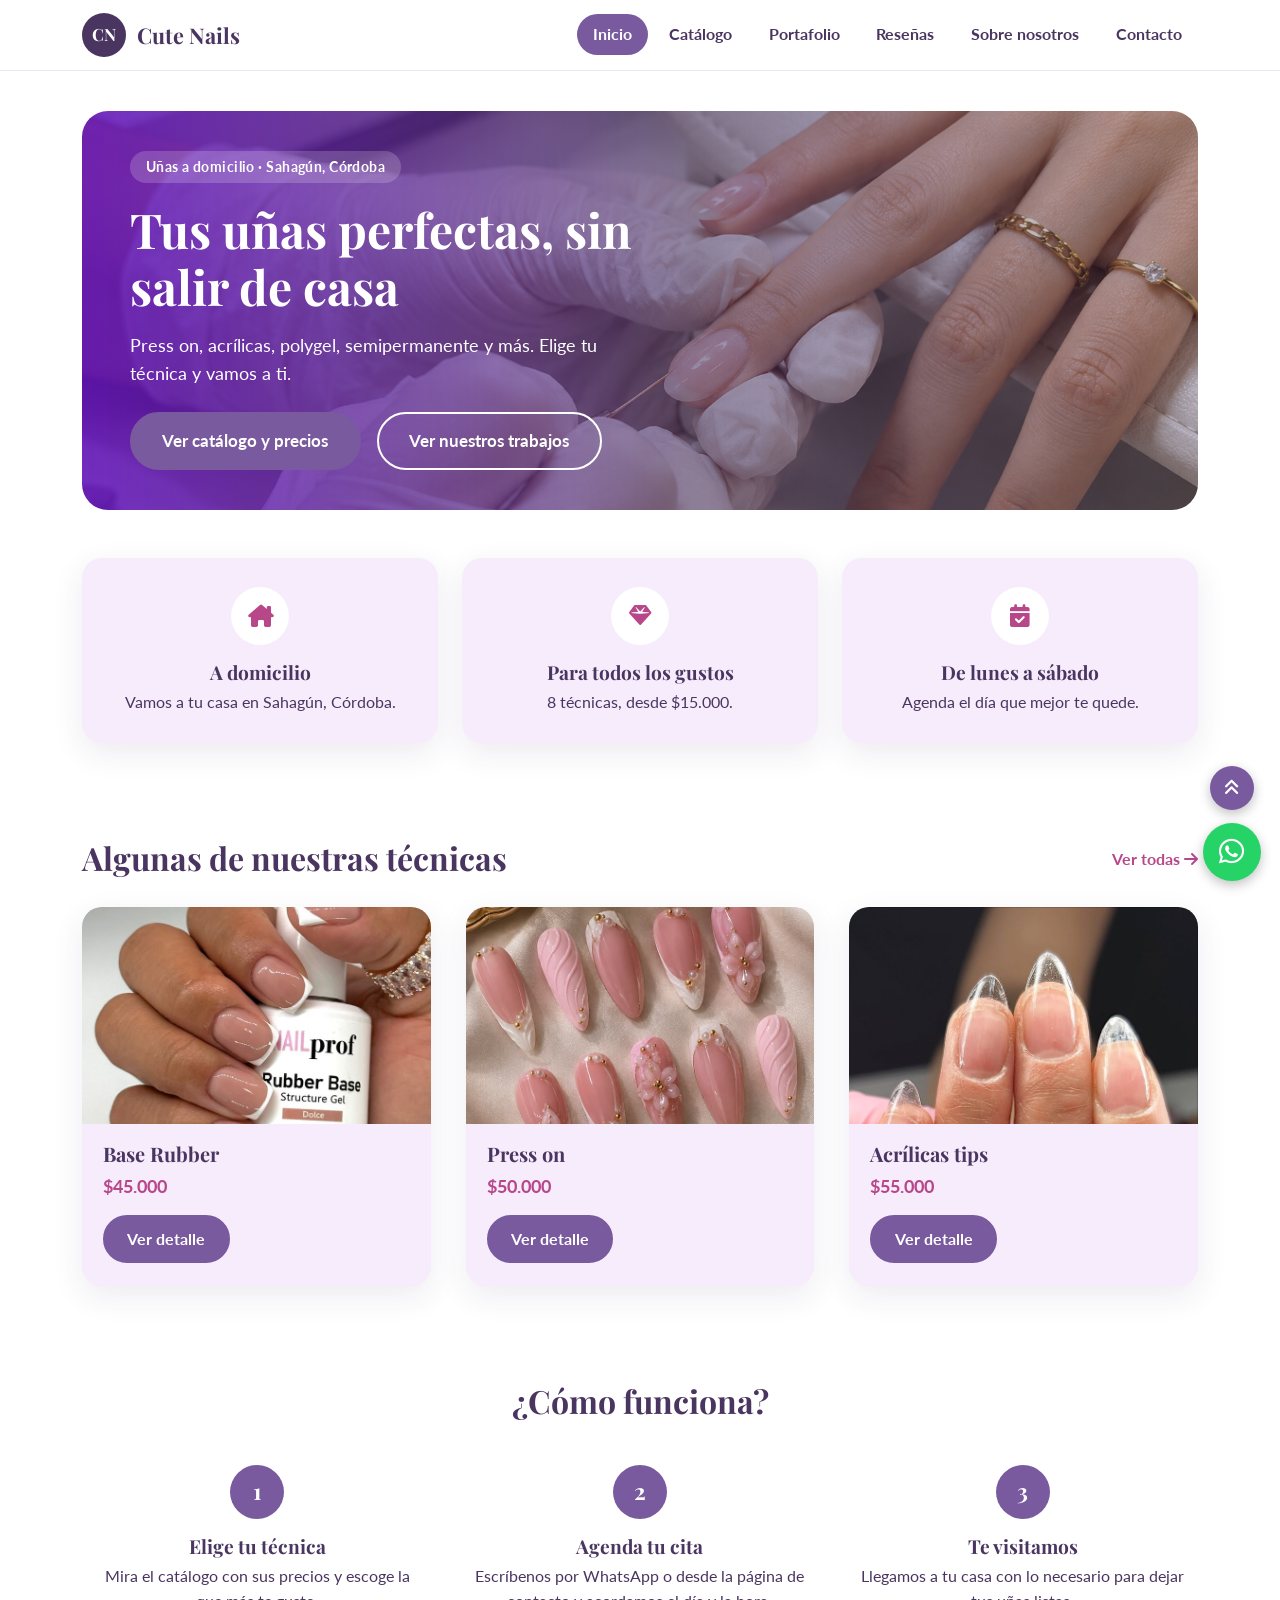
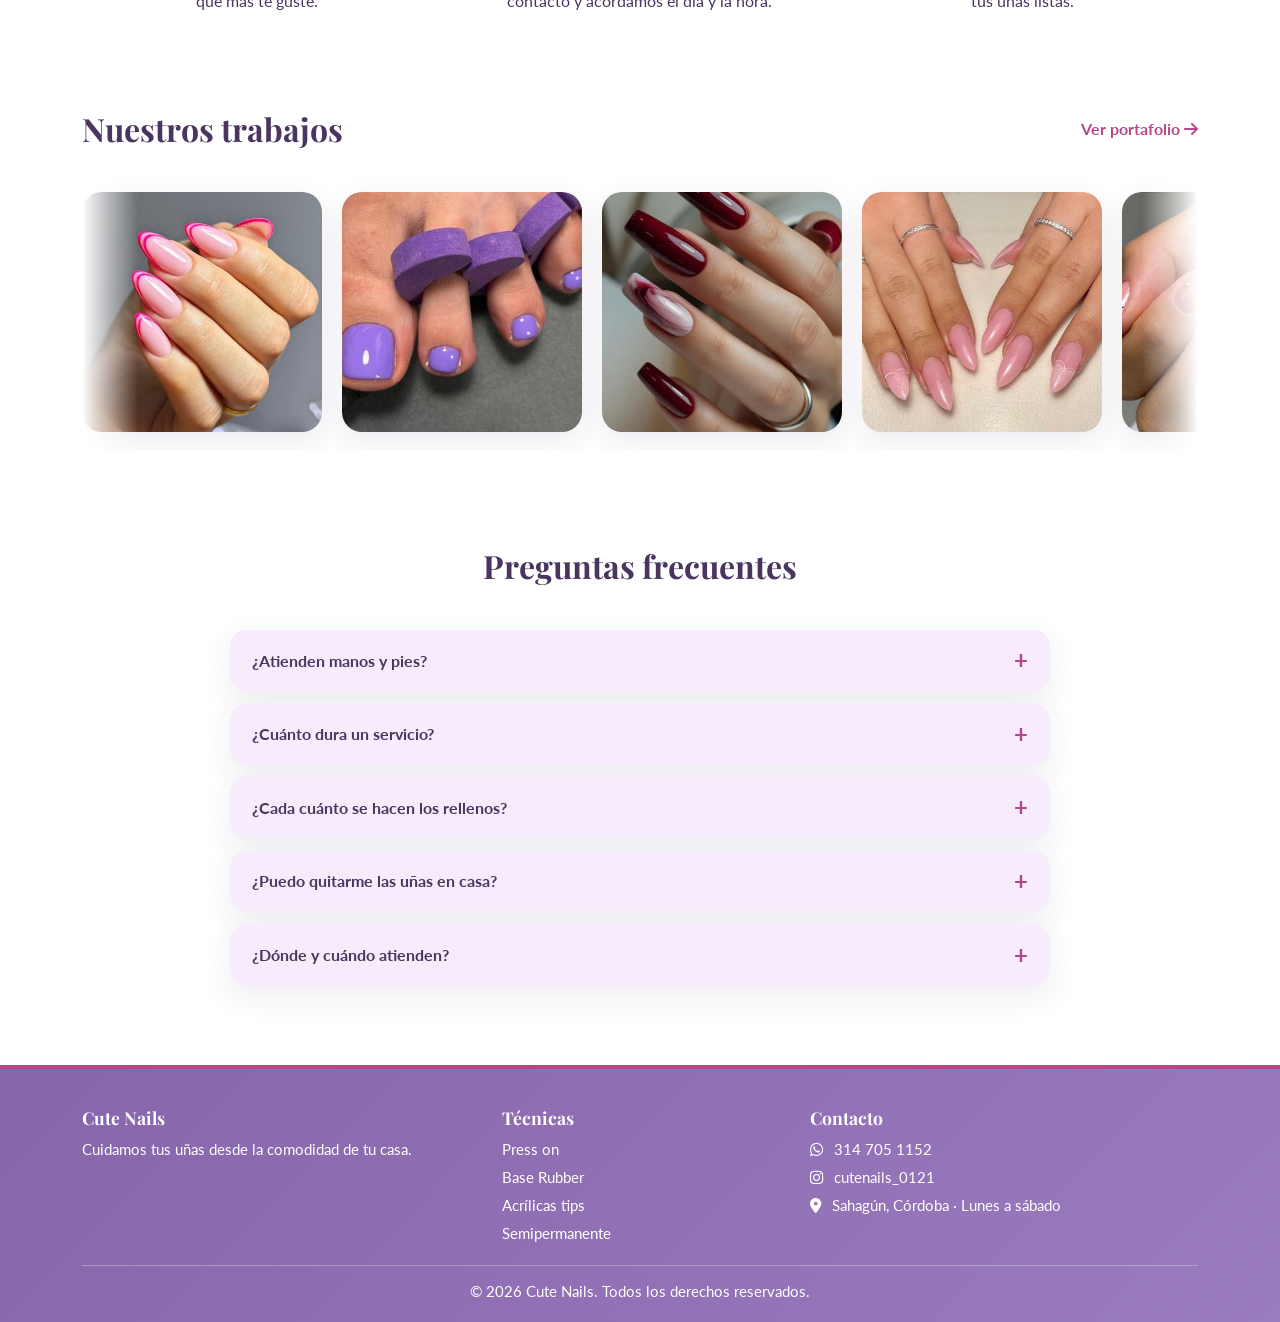
==== commit a439f283: "Agrega validaciones en tiempo real en los formularios" ====
--- a/index.html
+++ b/index.html
@@ -87,7 +87,7 @@
           <div class="tarjeta-info">
             <h3>Base Rubber</h3>
             <p class="precio">$45.000</p>
-            <a class="boton" href="detalle-base-rubber.html">Ver detalle</a>
+            <a class="boton" href="detalle.html?servicio=base-rubber">Ver detalle</a>
           </div>
         </article>
 
@@ -97,7 +97,7 @@
           <div class="tarjeta-info">
             <h3>Press on</h3>
             <p class="precio">$50.000</p>
-            <a class="boton" href="detalle-press-on.html">Ver detalle</a>
+            <a class="boton" href="detalle.html?servicio=press-on">Ver detalle</a>
           </div>
         </article>
 
@@ -107,7 +107,7 @@
           <div class="tarjeta-info">
             <h3>Acrílicas tips</h3>
             <p class="precio">$55.000</p>
-            <a class="boton" href="detalle-acrilicas-tips.html">Ver detalle</a>
+            <a class="boton" href="detalle.html?servicio=acrilicas-tips">Ver detalle</a>
           </div>
         </article>
 
@@ -256,10 +256,10 @@
       <nav aria-label="Técnicas destacadas">
         <h2>Técnicas</h2>
         <ul>
-          <li><a href="detalle-press-on.html">Press on</a></li>
-          <li><a href="detalle-base-rubber.html">Base Rubber</a></li>
-          <li><a href="detalle-acrilicas-tips.html">Acrílicas tips</a></li>
-          <li><a href="detalle-semipermanente.html">Semipermanente</a></li>
+          <li><a href="detalle.html?servicio=press-on">Press on</a></li>
+          <li><a href="detalle.html?servicio=base-rubber">Base Rubber</a></li>
+          <li><a href="detalle.html?servicio=acrilicas-tips">Acrílicas tips</a></li>
+          <li><a href="detalle.html?servicio=semipermanente">Semipermanente</a></li>
         </ul>
       </nav>
 
--- a/styles.css
+++ b/styles.css
@@ -1,26 +1,6 @@
-/* ==========================================================
-   CUTE NAILS - Hoja de estilos principal
-   Organizacion:
-   1.  Variables y base global
-   2.  Cabecera y navegacion
-   3.  Pie de pagina y botones flotantes
-   4.  Botones y utilidades compartidas
-   5.  Banners (compartidos entre paginas)
-   6.  INICIO (index.html)
-   7.  CATALOGO (catalogo.html)
-   8.  PORTAFOLIO (portafolio.html)
-   9.  RESENAS (resenas.html)
-   10. SOBRE NOSOTROS (sobre-nosotros.html)
-   11. CONTACTO (contacto.html)
-   12. DETALLE DE TECNICA (detalle-*.html)
-   13. RESPONSIVE - media queries
-   ========================================================== */
-
-
-/* ==========================================================
-   1. VARIABLES Y BASE GLOBAL
-   ========================================================== */
-
+/* Estilos principales de Cute Nails */
+
+/* Variables de color y tipografía */
 :root {
   --morado-oscuro: #4a3560;
   --morado-medio: #7a5a9e;
@@ -39,6 +19,7 @@
 *::before,
 *::after {
   box-sizing: border-box;
+  
 }
 
 html {
@@ -120,10 +101,7 @@
 }
 
 
-/* ==========================================================
-   2. CABECERA Y NAVEGACION
-   ========================================================== */
-
+/* Barra de navegación y menú superior */
 .cabecera {
   grid-area: cabecera;
   position: sticky;
@@ -204,10 +182,7 @@
 }
 
 
-/* ==========================================================
-   3. PIE DE PAGINA Y BOTONES FLOTANTES
-   ========================================================== */
-
+/* Pie de página y botones flotantes */
 .pie {
   grid-area: pie;
   background: linear-gradient(135deg, #8765ab, var(--morado-pie));
@@ -313,10 +288,7 @@
 }
 
 
-/* ==========================================================
-   4. BOTONES Y UTILIDADES COMPARTIDAS
-   ========================================================== */
-
+/* Botones y estilos compartidos */
 .boton {
   display: inline-block;
   padding: .6rem 1.4rem;
@@ -376,10 +348,7 @@
 }
 
 
-/* ==========================================================
-   5. BANNERS DE PAGINA (compartidos)
-   ========================================================== */
-
+/* Banners de cada página */
 .banner {
   position: relative;
   border-radius: 22px;
@@ -413,11 +382,9 @@
 }
 
 
-/* ==========================================================
-   6. INICIO (index.html)
-   ========================================================== */
-
-/* --- Hero principal --- */
+/* Página de Inicio (index.html) */
+
+/* Hero principal */
 .hero {
   position: relative;
   border-radius: 26px;
@@ -426,7 +393,7 @@
   display: flex;
   align-items: center;
   background-image: linear-gradient(90deg,
-      rgba(74, 53, 96, .82) 0%,
+      rgba(97, 11, 190, 0.82) 0%,
       rgba(74, 53, 96, .55) 55%,
       rgba(74, 53, 96, .25) 100%),
     url("img/banner_inicio.png");
@@ -467,7 +434,7 @@
   margin-top: 1.5rem;
 }
 
-/* --- Beneficios ("Por que elegirnos") --- */
+/* Beneficios del servicio */
 .beneficios {
   margin-top: 3rem;
 }
@@ -504,7 +471,7 @@
   margin-bottom: .3rem;
 }
 
-/* --- Tarjetas de tecnicas (inicio y catalogo) --- */
+/* Tarjetas de las técnicas */
 .tecnicas-encabezado {
   display: flex;
   justify-content: space-between;
@@ -580,7 +547,7 @@
   font-size: 1.15rem;
 }
 
-/* --- Pasos ("Como funciona?") --- */
+/* Pasos para agendar */
 .pasos-lista {
   display: grid;
   grid-template-columns: repeat(auto-fit, minmax(240px, 1fr));
@@ -612,7 +579,7 @@
   margin-bottom: .3rem;
 }
 
-/* --- Galeria de muestra de trabajos --- */
+/* Galería de muestra */
 .muestra-galeria {
   display: grid;
   grid-template-columns: repeat(4, 1fr);
@@ -627,7 +594,7 @@
   box-shadow: var(--sombra);
 }
 
-/* --- Llamado a la accion final --- */
+/* Mensaje para invitar a agendar */
 .llamado {
   text-align: center;
   color: #fff;
@@ -646,7 +613,7 @@
   margin-bottom: 1.6rem;
 }
 
-/* --- Preguntas frecuentes (FAQ) --- */
+/* Preguntas frecuentes */
 .faq-lista {
   display: grid;
   gap: .8rem;
@@ -691,7 +658,7 @@
   padding-bottom: 1.2rem;
 }
 
-/* --- Cinta continua infinita estilo Instagram (Galería de trabajos) --- */
+/* Galería en carrusel */
 .subtitulo-elegante {
   color: var(--rosa);
   font-weight: 700;
@@ -839,11 +806,9 @@
 }
 
 
-/* ==========================================================
-   7. CATALOGO (catalogo.html)
-   ========================================================== */
-
-/* --- Banner --- */
+/* Catálogo (catalogo.html) */
+
+/* Banner */
 .banner-catalogo {
   background-image: linear-gradient(rgba(255, 255, 255, .25), rgba(255, 255, 255, .25)), url("img/banner_catalogo.png");
 }
@@ -860,7 +825,7 @@
   letter-spacing: .08em;
 }
 
-/* --- Intro y duracion --- */
+/* Texto de introducción y duración */
 .catalogo-intro {
   text-align: center;
   max-width: 640px;
@@ -878,7 +843,123 @@
   margin-bottom: .5rem;
 }
 
-/* --- Tabla comparativa --- */
+/* Buscador de técnicas */
+.catalogo-herramientas {
+  max-width: 580px;
+  margin: 0 auto 2.5rem;
+}
+
+.buscador-contenedor {
+  position: relative;
+  display: flex;
+  align-items: center;
+}
+
+.buscador-contenedor i {
+  position: absolute;
+  left: 1.2rem;
+  color: var(--rosa);
+  font-size: 1.1rem;
+  pointer-events: none;
+}
+
+.buscador-input {
+  width: 100%;
+  padding: .85rem 1.2rem .85rem 3rem;
+  border-radius: 999px;
+  border: 2px solid transparent;
+  background: #ffffff;
+  color: var(--morado-oscuro);
+  font: inherit;
+  font-size: 1rem;
+  box-shadow: var(--sombra);
+  transition: border-color .2s ease, box-shadow .2s ease;
+}
+
+.buscador-input:focus {
+  outline: none;
+  border-color: var(--morado-medio);
+  box-shadow: 0 4px 18px rgba(74, 53, 96, .15);
+}
+
+/* Animación de carga (spinner) */
+.loader-contenedor {
+  grid-column: 1 / -1;
+  text-align: center;
+  padding: 3.5rem 1.5rem;
+  display: flex;
+  flex-direction: column;
+  align-items: center;
+  justify-content: center;
+  gap: 1.2rem;
+  color: var(--morado-medio);
+  font-weight: 700;
+}
+
+.spinner {
+  width: 48px;
+  height: 48px;
+  border: 4px solid var(--lila-tarjeta);
+  border-top-color: var(--rosa);
+  border-radius: 50%;
+  animation: girarSpinner 0.8s linear infinite;
+}
+
+@keyframes girarSpinner {
+  to {
+    transform: rotate(360deg);
+  }
+}
+
+/* Tarjeta de error si falla la carga */
+.error-carga-servicios {
+  grid-column: 1 / -1;
+  background: #ffffff;
+  border-radius: 20px;
+  padding: 2.5rem 1.5rem;
+  text-align: center;
+  box-shadow: var(--sombra);
+  max-width: 520px;
+  margin: 1rem auto;
+}
+
+.error-carga-servicios i {
+  font-size: 2.5rem;
+  color: #c0392b;
+  margin-bottom: .8rem;
+}
+
+.error-carga-servicios h3 {
+  color: var(--morado-oscuro);
+  font-size: 1.25rem;
+  margin-bottom: .5rem;
+}
+
+.error-carga-servicios p {
+  color: var(--morado-medio);
+  font-size: .95rem;
+  margin-bottom: 1.3rem;
+}
+
+/* Mensaje cuando la búsqueda no da resultados */
+.filtro-vacio {
+  grid-column: 1 / -1;
+  text-align: center;
+  padding: 3rem 1.5rem;
+  background: #ffffff;
+  border-radius: 20px;
+  box-shadow: var(--sombra);
+  color: var(--morado-medio);
+}
+
+.filtro-vacio i {
+  font-size: 2.2rem;
+  color: var(--rosa);
+  margin-bottom: .8rem;
+  display: block;
+}
+
+/* Tabla de comparación */
 .tabla-contenedor {
   overflow-x: auto;
   border-radius: 18px;
@@ -929,11 +1010,9 @@
 }
 
 
-/* ==========================================================
-   8. PORTAFOLIO (portafolio.html)
-   ========================================================== */
-
-/* --- Banner --- */
+/* Portafolio (portafolio.html) */
+
+/* Banner */
 .banner-portafolio {
   align-items: flex-end;
   justify-content: flex-end;
@@ -952,7 +1031,7 @@
   font-size: 1.3rem;
 }
 
-/* --- Secciones de trabajos --- */
+/* Sección de trabajos */
 .seccion-trabajos {
   margin-bottom: 3.5rem;
 }
@@ -972,7 +1051,7 @@
   margin-top: .5rem;
 }
 
-/* --- Cuadricula de pares antes/despues --- */
+/* Fotos de antes y después */
 .trabajos {
   display: grid;
   grid-template-columns: repeat(auto-fill, minmax(360px, 1fr));
@@ -1020,7 +1099,7 @@
   color: #fff;
 }
 
-/* --- Galería de Diseños por Técnica (Portafolio) --- */
+/* Diseños clasificados por técnica */
 .seccion-disenos {
   margin-top: 4rem;
 }
@@ -1121,16 +1200,14 @@
 }
 
 
-/* ==========================================================
-   9. RESENAS (resenas.html)
-   ========================================================== */
-
-/* --- Banner --- */
+/* Reseñas (resenas.html) */
+
+/* Banner */
 .banner-resenas {
   background-image: linear-gradient(135deg, var(--morado-medio), var(--rosa));
 }
 
-/* --- Layout intro + formulario --- */
+/* Distribución de la sección de reseñas */
 .resenas-layout {
   display: grid;
   grid-template-columns: 1fr 1.3fr;
@@ -1164,7 +1241,7 @@
   margin-top: .3rem;
 }
 
-/* --- Formulario (compartido con contacto.html) --- */
+/* Estilos generales del formulario */
 .formulario {
   background: var(--lila-tarjeta);
   border-radius: 24px;
@@ -1220,14 +1297,82 @@
 
 .campo input:user-invalid,
 .campo select:user-invalid,
-.campo textarea:user-invalid {
+.campo textarea:user-invalid,
+.campo input.invalido,
+.campo select.invalido,
+.campo textarea.invalido {
   border-color: #c0392b;
+  background-color: #fff9f9;
 }
 
 .campo input:user-valid,
 .campo select:user-valid,
-.campo textarea:user-valid {
+.campo textarea:user-valid,
+.campo input.valido,
+.campo select.valido,
+.campo textarea.valido {
   border-color: #2e9e5b;
+  background-color: #f7fdf9;
+}
+
+.mensaje-error {
+  display: flex;
+  align-items: center;
+  gap: .35rem;
+  font-size: .82rem;
+  color: #c0392b;
+  font-weight: 600;
+  margin-top: .2rem;
+  animation: aparecerError .25s ease-in-out;
+}
+
+.mensaje-error i {
+  font-size: .85rem;
+}
+
+.alerta-formulario {
+  padding: .9rem 1.2rem;
+  border-radius: 12px;
+  font-size: .95rem;
+  display: flex;
+  align-items: center;
+  gap: .8rem;
+  margin-top: .5rem;
+  animation: aparecerAlerta .3s ease-in-out;
+}
+
+.alerta-formulario.exito {
+  background-color: #eaf8ef;
+  color: #1e7e44;
+  border: 1px solid #b7ebd0;
+}
+
+.alerta-formulario.error {
+  background-color: #fdf0ed;
+  color: #c0392b;
+  border: 1px solid #f5c2bb;
+}
+
+@keyframes aparecerError {
+  from {
+    opacity: 0;
+    transform: translateY(-3px);
+  }
+  to {
+    opacity: 1;
+    transform: translateY(0);
+  }
+}
+
+@keyframes aparecerAlerta {
+  from {
+    opacity: 0;
+    transform: translateY(-6px);
+  }
+  to {
+    opacity: 1;
+    transform: translateY(0);
+  }
 }
 
 .ayuda {
@@ -1258,7 +1403,7 @@
   font-family: inherit;
 }
 
-/* --- Estado vacio de opiniones --- */
+/* Mensaje cuando no hay opiniones */
 .opiniones-vacio {
   max-width: 560px;
   margin: 0 auto;
@@ -1275,17 +1420,147 @@
   margin-bottom: .8rem;
 }
 
-
-/* ==========================================================
-   10. SOBRE NOSOTROS (sobre-nosotros.html)
-   ========================================================== */
-
-/* --- Banner --- */
+/* Tarjetas de las opiniones */
+.opiniones-lista {
+  display: grid;
+  grid-template-columns: repeat(auto-fill, minmax(310px, 1fr));
+  gap: 1.5rem;
+  margin-top: 1.5rem;
+}
+
+.tarjeta-resena {
+  background: #ffffff;
+  border-radius: 20px;
+  padding: 1.6rem;
+  box-shadow: var(--sombra);
+  display: flex;
+  flex-direction: column;
+  gap: 1rem;
+  transition: transform .25s ease, box-shadow .25s ease;
+  border: 1px solid rgba(224, 86, 157, .12);
+  animation: aparecerResena .3s ease-out;
+}
+
+.tarjeta-resena:hover {
+  transform: translateY(-4px);
+  box-shadow: 0 10px 24px rgba(74, 53, 96, .12);
+}
+
+.resena-cabecera {
+  display: flex;
+  justify-content: space-between;
+  align-items: flex-start;
+  gap: .8rem;
+  flex-wrap: wrap;
+}
+
+.resena-autor-grupo {
+  display: flex;
+  align-items: center;
+  gap: .8rem;
+}
+
+.resena-avatar {
+  width: 42px;
+  height: 42px;
+  border-radius: 50%;
+  background: linear-gradient(135deg, var(--morado-medio), var(--rosa));
+  color: #ffffff;
+  font-weight: 700;
+  font-size: 1.1rem;
+  display: flex;
+  align-items: center;
+  justify-content: center;
+  flex-shrink: 0;
+}
+
+.resena-autor {
+  font-size: 1.05rem;
+  color: var(--morado-oscuro);
+  margin: 0;
+  line-height: 1.2;
+}
+
+.resena-tecnica {
+  font-size: .82rem;
+  color: var(--rosa);
+  font-weight: 700;
+  display: inline-block;
+  margin-top: .2rem;
+}
+
+.resena-estrellas {
+  color: #f5a623;
+  font-size: .95rem;
+  display: flex;
+  gap: .15rem;
+}
+
+.resena-comentario {
+  font-size: .95rem;
+  line-height: 1.55;
+  color: var(--morado-oscuro);
+  flex-grow: 1;
+  margin: 0;
+}
+
+.resena-pie {
+  display: flex;
+  justify-content: space-between;
+  align-items: center;
+  border-top: 1px solid #f3e9f7;
+  padding-top: .8rem;
+  margin-top: auto;
+}
+
+.resena-fecha {
+  font-size: .82rem;
+  color: var(--morado-medio);
+  display: flex;
+  align-items: center;
+  gap: .4rem;
+}
+
+.boton-eliminar-resena {
+  background: transparent;
+  border: none;
+  color: #c0392b;
+  font-size: .82rem;
+  font-weight: 600;
+  cursor: pointer;
+  display: inline-flex;
+  align-items: center;
+  gap: .35rem;
+  padding: .35rem .65rem;
+  border-radius: 8px;
+  transition: background-color .2s ease;
+  font-family: inherit;
+}
+
+.boton-eliminar-resena:hover {
+  background-color: #fdf0ed;
+}
+
+@keyframes aparecerResena {
+  from {
+    opacity: 0;
+    transform: translateY(10px);
+  }
+  to {
+    opacity: 1;
+    transform: translateY(0);
+  }
+}
+
+
+/* Sobre Nosotros (sobre-nosotros.html) */
+
+/* Banner */
 .banner-nosotros {
   background-image: linear-gradient(rgba(74, 53, 96, .55), rgba(74, 53, 96, .55)), url("img/banner_sobre_nosotros.png");
 }
 
-/* --- Quienes somos --- */
+/* Quiénes somos */
 .nosotros-quienes {
   display: grid;
   grid-template-columns: 1.4fr 1fr;
@@ -1329,7 +1604,7 @@
   border: 4px solid var(--rosa);
 }
 
-/* --- Pilares de servicio --- */
+/* Pilares y valores */
 .pilares-grid {
   display: grid;
   grid-template-columns: repeat(auto-fit, minmax(260px, 1fr));
@@ -1368,7 +1643,7 @@
   color: var(--morado-oscuro);
 }
 
-/* --- CTA final --- */
+/* Botón de llamado final */
 .nosotros-cta {
   text-align: center;
 }
@@ -1395,16 +1670,14 @@
 }
 
 
-/* ==========================================================
-   11. CONTACTO (contacto.html)
-   ========================================================== */
-
-/* --- Banner --- */
+/* Contacto (contacto.html) */
+
+/* Banner */
 .banner-contacto {
   background-image: linear-gradient(rgba(74, 53, 96, .65), rgba(74, 53, 96, .65)), url("img/banner_contacto.png");
 }
 
-/* --- Layout formulario + info --- */
+/* Distribución de la página de contacto */
 .contacto-layout {
   display: grid;
   grid-template-columns: 1.25fr 1fr;
@@ -1435,7 +1708,7 @@
   margin-bottom: .8rem;
 }
 
-/* --- Canales (WhatsApp / Instagram) --- */
+/* Enlaces directos a redes y chat */
 .contacto-enlaces {
   display: flex;
   flex-direction: column;
@@ -1471,7 +1744,7 @@
   color: var(--rosa);
 }
 
-/* --- Lista de info (horarios, ubicacion) --- */
+/* Horarios y cobertura */
 .info-lista {
   display: grid;
   gap: 1rem;
@@ -1489,7 +1762,7 @@
   margin-top: .2rem;
 }
 
-/* --- Metodos de pago --- */
+/* Métodos de pago */
 .pagos-etiquetas {
   display: flex;
   flex-wrap: wrap;
@@ -1515,11 +1788,9 @@
 }
 
 
-/* ==========================================================
-   12. DETALLE DE TECNICA (detalle-*.html)
-   ========================================================== */
-
-/* --- Migas de pan --- */
+/* Detalle de técnica (detalle.html) */
+
+/* Migas de pan */
 .migas {
   display: flex;
   flex-wrap: wrap;
@@ -1543,7 +1814,7 @@
   font-size: .7rem;
 }
 
-/* --- Layout foto + info --- */
+/* Tarjeta de detalle */
 .detalle {
   display: grid;
   grid-template-columns: .9fr 1.1fr;
@@ -1627,11 +1898,9 @@
 }
 
 
-/* ==========================================================
-   13. RESPONSIVE - Media queries
-   ========================================================== */
-
-/* ---- Escritorio grande: min-width 769px ---- */
+/* Adaptación a diferentes pantallas (Responsive) */
+
+/* Pantallas grandes y escritorio (desde 769px) */
 @media (min-width: 769px) {
   .menu {
     margin: 0 0 0 auto;
@@ -1689,7 +1958,7 @@
   }
 }
 
-/* ---- Tablet: hasta 1024px ---- */
+/* Pantallas medianas y tablets (hasta 1024px) */
 @media (max-width: 1024px) {
   .cabecera-interior {
     padding: .8rem 1.5rem;
@@ -1731,7 +2000,7 @@
   }
 }
 
-/* ---- Tablet media: hasta 900px (resenas y contacto) ---- */
+/* Pantallas hasta 900px (reseñas y contacto) */
 @media (max-width: 900px) {
   .resenas-layout {
     grid-template-columns: 1fr;
@@ -1744,7 +2013,7 @@
   }
 }
 
-/* ---- Movil: hasta 768px (menu hamburguesa) ---- */
+/* Celulares y menú hamburguesa (hasta 768px) */
 @media (max-width: 768px) {
 
   /* Cabecera */
@@ -2013,7 +2282,7 @@
   }
 }
 
-/* ---- Formularios en pantalla pequena: hasta 560px ---- */
+/* Formularios en celulares pequeños (hasta 560px) */
 @media (max-width: 560px) {
   .campos-fila {
     grid-template-columns: 1fr;
@@ -2029,7 +2298,7 @@
   }
 }
 
-/* ---- Movil pequeno: hasta 480px ---- */
+/* Celulares compactos (hasta 480px) */
 @media (max-width: 480px) {
   .marca-nombre {
     font-size: 1.15rem;
